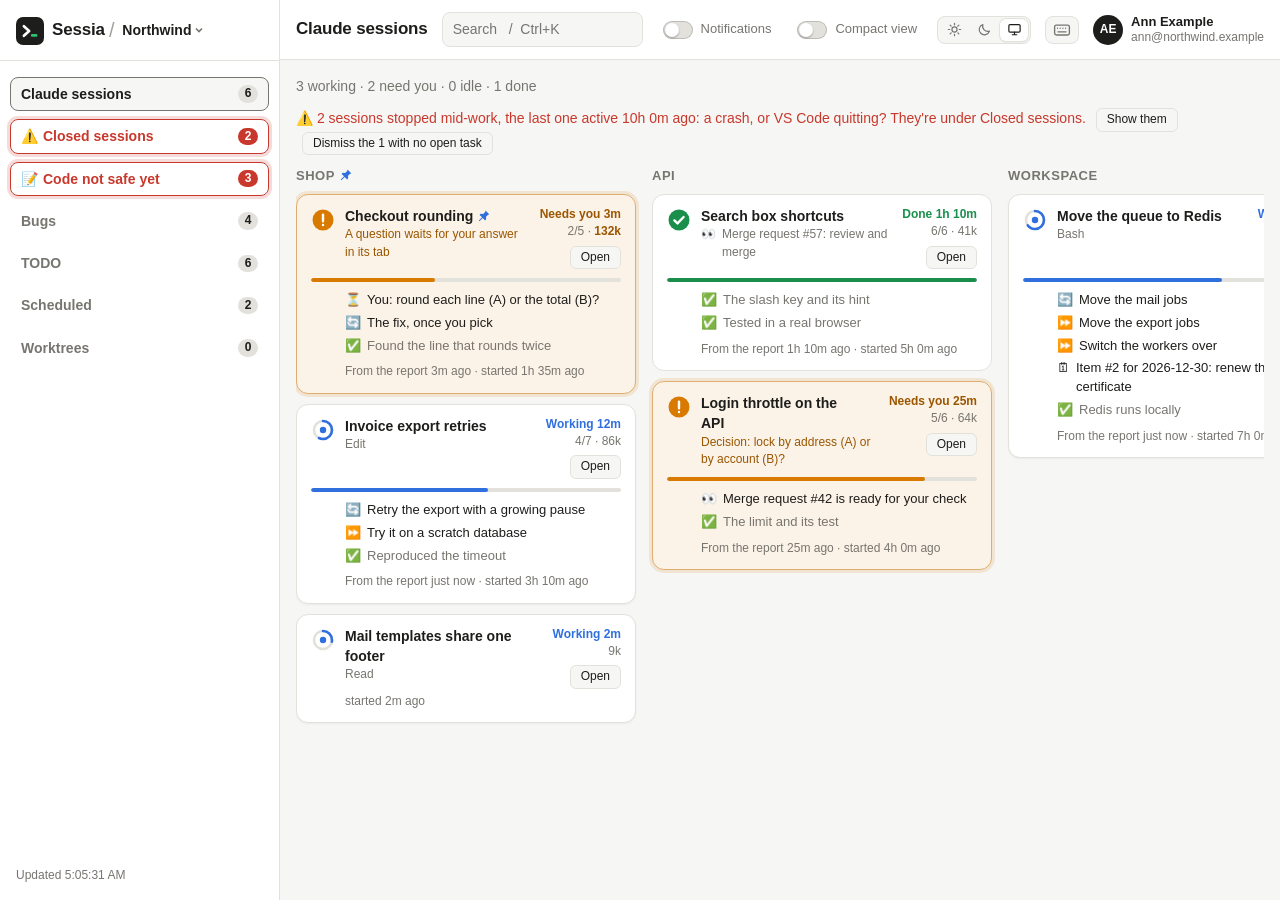
==== live/index.html @ 7ebc88ad "Site update (6d59e4e)" ====
<!doctype html>
<html lang="en">
<head>
<meta charset="utf-8">
<meta name="viewport" content="width=device-width, initial-scale=1">
<title>Sessia</title>
<link rel="icon" id="favicon">
<!-- The theme picked in the header (light, dark, or auto: as the device is set), put on <html> before the
     first paint, so a dark page never flashes white. -->
<script>
  try { var t = JSON.parse(localStorage.getItem('theme')); } catch {}
  document.documentElement.dataset.theme = t === 'light' || t === 'dark' ? t : 'auto';
</script>
<!-- The tabs moved out of this file, each a component in its folder of sessia/ (main.js says which). -->
<script src="answers.js"></script>
<script type="module" src="main.js"></script>
<!-- Served by dashboard.py, which explains where the data comes from. -->
<style>
  /* Each colour is light-dark(on the light theme, on the dark): color-scheme picks, and with it the browser's
     own menus and scrollbars. Auto follows the device; the header's theme menu sets data-theme on <html>
     to fix one (Emil Kirilov asked for the three on 2026-11-19). */
  :root {
    color-scheme: light dark;
    --bg: light-dark(#f6f6f4, #161615); --card: light-dark(#fff, #20201e); --text: light-dark(#1d1d1b, #ecebe7);
    --muted: light-dark(#77756f, #94928b); --line: light-dark(#e3e1dc, #33322f);
    --busy: light-dark(#2f6fde, #6a9cff); --waiting: light-dark(#d97a00, #ffa733); --idle: light-dark(#a3a19b, #6d6b66);
    --bad: light-dark(#c8382c, #ff6b5e);
    --done: light-dark(#1a8f4c, #3ecf8e); --waiting-text: light-dark(#9a5600, #ffb857);  /* a finished card; amber for text */
    --tip-bg: light-dark(rgba(246, 246, 246, .96), rgba(48, 48, 46, .96)); --tip-text: light-dark(#1d1d1b, #ecebe7);
    --tip-line: light-dark(rgba(0, 0, 0, .14), rgba(255, 255, 255, .16));
  }
  :root[data-theme="light"] { color-scheme: light; }
  :root[data-theme="dark"] { color-scheme: dark; }
  * { box-sizing: border-box; }
  /* The menu is a panel on the left, under the logo and the name, and stays in place while the page
     scrolls: the page needs its height more than its width (Emil Kirilov asked on 2026-11-17). On a
     narrow window it goes back on top, as a row. */
  body { margin: 0; display: grid; grid-template-columns: 280px minmax(0, 1fr); background: var(--bg); color: var(--text);
         font: 14px/1.45 -apple-system, BlinkMacSystemFont, "Segoe UI", sans-serif; }
  aside { position: sticky; top: 0; align-self: start; height: 100vh; overflow-y: auto; display: flex; flex-direction: column;
          gap: 16px; padding: 16px 10px; background: var(--card); border-right: 1px solid var(--line); }
  main { min-width: 0; padding: 16px 16px 40px; }
  /* The logo's row: the name, then the bucket menu ("Sessia / Atlas ⌄"), and a line under it, between it and the tabs. */
  .brand { display: flex; align-items: center; gap: 4px; min-width: 0; margin: 0 -10px; padding: 0 8px 15px 16px; border-bottom: 1px solid var(--line);
           font-size: 17px; font-weight: 700; letter-spacing: -.01em; }
  .brand .sl { color: var(--idle); font-weight: 400; font-size: 20px; }
  .brand svg { flex: none; width: 28px; height: 28px; margin-right: 4px; }
  nav { display: flex; flex-direction: column; gap: 8px; }
  /* The bucket menu, at the name: the button names the shown bucket (and "+1" for each more), its menu lists
     every bucket with what waits there. A click shows that one alone, ⌘-click (Ctrl-click) or Space adds it
     or takes it away. Emil Kirilov picked this look on 2026-11-20 from five. */
  #bucket-btn { display: flex; align-items: center; gap: 3px; min-width: 0; padding: 2px 4px; border: none; border-radius: 6px;
                background: none; color: var(--text); font: inherit; font-size: 14px; font-weight: 600; letter-spacing: 0; cursor: pointer; }
  #bucket-btn:hover, #bucket-btn[aria-expanded="true"] { background: var(--bg); }
  #bucket-btn:focus-visible { outline: 2px solid var(--busy); outline-offset: 1px; }
  #bucket-btn .name { overflow: hidden; text-overflow: ellipsis; white-space: nowrap; }
  #bucket-btn .more { flex: none; font-size: 11px; padding: 0 4px; border-radius: 8px; background: var(--line); }
  #bucket-btn svg { flex: none; width: 10px; height: 10px; color: var(--muted); }
  #bucket-menu { position: fixed; inset: auto; margin: 0; min-width: 240px; padding: 4px; color: var(--text); background: var(--card);
                 border: 1px solid var(--line); border-radius: 10px; box-shadow: 0 8px 24px rgba(0, 0, 0, .18); }
  #bucket-menu button { display: flex; align-items: center; gap: 8px; width: 100%; padding: 6px 8px; border: none; border-radius: 6px;
                        background: none; color: inherit; font: inherit; font-size: 14px; text-align: left; }
  #bucket-menu button:hover, #bucket-menu button:focus-visible { background: var(--bg); outline: none; }
  #bucket-menu .tick { width: 14px; flex: none; color: var(--busy); font-weight: 700; text-align: center; }
  #bucket-menu .dot { width: 8px; height: 8px; flex: none; border-radius: 50%; }
  #bucket-menu .grow { flex: 1; }
  #bucket-menu .wait { font-size: 12px; font-weight: 600; color: var(--waiting-text); }
  #bucket-menu hr { margin: 4px 0; border: none; border-top: 1px solid var(--line); }
  #bucket-menu .hint { margin: 0; padding: 2px 8px 4px; font-size: 12px; color: var(--muted); }
  #search { flex: 1 1 140px; max-width: 360px; margin: 0 auto; box-sizing: border-box; font: inherit; font-size: 14px; padding: 6px 10px; color: var(--text);
            background: var(--bg); border: 1px solid var(--line); border-radius: 8px; }
  nav button { display: flex; align-items: center; gap: 5px; width: 100%; text-align: left; font-size: 14px; font-weight: 600;
               padding: 6px 10px; border-radius: 8px; border-color: transparent; color: var(--muted); background: none; }
  nav button[hidden] { display: none; }
  nav button:hover, nav button[aria-selected="true"] { background: var(--bg); color: var(--text); border-color: transparent; }
  nav button[aria-selected="true"] { border-color: var(--muted); }
  nav button.danger { color: var(--bad); border-color: var(--bad);
                      box-shadow: 0 0 0 3px color-mix(in srgb, var(--bad) 18%, transparent); }
  /* The open tab, when it is red: a red tint, or only a faint grey would tell it from the other red tabs. */
  nav button.danger[aria-selected="true"] { background: color-mix(in srgb, var(--bad) 12%, var(--card)); }
  nav span:empty, nav .alert { display: none; }
  nav .danger .alert { display: inline; }
  .count { display: inline-block; min-width: 20px; margin-left: 4px; padding: 0 6px; border-radius: 10px;
           font-size: 12px; text-align: center; background: var(--line); color: var(--text); }
  nav .count { margin-left: auto; }
  .danger .count { background: var(--bad); color: #fff; }
  .intro, .empty, .summary { color: var(--muted); margin: 0 0 12px; }
  .foot { margin-top: auto; display: flex; flex-direction: column; align-items: flex-start; gap: 6px; padding: 0 6px; }
  .updated { font-size: 12px; color: var(--muted); }
  /* The header, across the top of the main part: the open tab's name, then the settings (Notifications,
     Compact view, the theme) and whose name git signs with in the first bucket menu's bucket. As tall as the logo's row in the
     panel, so the two names line up, and it scrolls away with the page, which needs its height. Emil Kirilov
     asked for it on 2026-11-19, as the place for the settings. */
  .topbar { display: flex; flex-wrap: wrap; align-items: center; gap: 6px 14px; min-height: 60px; margin: -16px -16px 16px;
         padding: 8px 16px; background: var(--card); border-bottom: 1px solid var(--line); }
  /* The search box sits in the middle of the room between the tab's name and the settings (margin: auto). */
  .topbar .settings { margin-left: auto; display: flex; flex-wrap: wrap; align-items: center; justify-content: flex-end; gap: 6px 14px; }
  .topbar h1 { margin: 0; font-size: 17px; font-weight: 700; letter-spacing: -.01em; white-space: nowrap; }
  /* The theme: three radio buttons that look like one control, so the arrow keys move between them. */
  .theme { display: flex; gap: 2px; min-width: 0; margin: 0; padding: 2px; border: 1px solid var(--line); border-radius: 8px; background: var(--bg); }
  .theme label { position: relative; display: grid; place-items: center; width: 28px; height: 22px; border-radius: 6px;
                 color: var(--muted); cursor: pointer; }
  .theme label:hover { color: var(--text); }
  .theme label:has(:checked) { background: var(--card); color: var(--text); box-shadow: 0 0 0 1px var(--line), 0 1px 2px rgba(0, 0, 0, .12); }
  .theme label:has(:focus-visible) { outline: 2px solid var(--busy); outline-offset: 1px; }
  .theme input { position: absolute; opacity: 0; pointer-events: none; }
  .theme svg { width: 15px; height: 15px; fill: none; stroke: currentColor; stroke-width: 1.6; stroke-linecap: round; stroke-linejoin: round; }
  /* The keyboard shortcuts icon: hovering it, or reaching it with Tab, opens the list as a tooltip (keysCard()). */
  .help { display: grid; place-items: center; width: 34px; height: 28px; padding: 0; border: 1px solid var(--line);
          border-radius: 8px; background: var(--bg); color: var(--muted); cursor: help; }
  .help:hover { color: var(--text); }
  .help:focus-visible { outline: 2px solid var(--busy); outline-offset: 2px; }
  .help svg { width: 18px; height: 18px; fill: none; stroke: currentColor; stroke-width: 1.5; stroke-linecap: round; stroke-linejoin: round; }
  /* Whose name and e-mail git signs with in the first bucket menu's bucket, with the account's picture: from GitHub or GitLab, else
     that site's icon, else the initials. */
  .who { display: flex; align-items: center; gap: 8px; line-height: 1.25; }  /* no divider line: it was left dangling at the start of a line when the header wraps */
  .who:empty { display: none; }
  .who .face { display: grid; place-items: center; flex: none; width: 30px; height: 30px; border-radius: 50%;
               background: var(--text); color: var(--card); font-size: 12px; font-weight: 700; }
  .who img.face { object-fit: cover; }
  .who .face svg { width: 18px; height: 18px; fill: currentColor; }
  .who b, .who small { display: block; white-space: nowrap; }
  .who b { font-size: 13px; font-weight: 600; }
  .who small { font-size: 12px; color: var(--muted); }
  /* Notifications and Compact view: a knob on the right and a blue track mean on. Emil Kirilov asked on
     2026-11-18: the old buttons didn't show whether they were on or off. */
  .switch { display: flex; align-items: center; gap: 8px; padding: 3px 6px;
            border: none; background: none; color: var(--muted); font-size: 13px; }
  .switch:hover { color: var(--text); }
  .switch .track { position: relative; flex: none; width: 30px; height: 18px; border-radius: 9px; background: var(--line);
                   box-shadow: inset 0 0 0 1px color-mix(in srgb, var(--muted) 35%, transparent); transition: background .15s; }
  .switch .track::after { content: ''; position: absolute; top: 2px; left: 2px; width: 14px; height: 14px; border-radius: 50%;
                          background: #fff; box-shadow: 0 1px 2px rgba(0, 0, 0, .3); transition: transform .15s; }
  .switch[aria-checked="true"] { color: var(--text); }
  .switch[aria-checked="true"] .track { background: var(--busy); box-shadow: none; }
  .switch[aria-checked="true"] .track::after { transform: translateX(12px); }
  .switch:focus-visible { outline: 2px solid var(--busy); outline-offset: 2px; }
  .switch:disabled { cursor: not-allowed; }
  @media (max-width: 760px) {
    body { display: block; }
    aside { position: static; height: auto; flex-direction: row; flex-wrap: wrap; align-items: center; gap: 8px 16px;
            border-right: none; border-bottom: 1px solid var(--line); }
    nav { flex-direction: row; flex-wrap: wrap; }
    nav button { width: auto; }
    .brand { margin: 0; padding: 0 6px; border-bottom: none; }
    .foot { margin: 0 0 0 auto; flex-direction: row; align-items: center; }
  }
  .offline { background: var(--waiting); color: #fff; padding: 10px 14px; border-radius: 8px; margin-bottom: 16px; }
  .offline code { background: rgba(0,0,0,.2); }
  .crash { color: var(--bad); margin: 0 0 12px; }
  .crash button { margin-left: 6px; }
  #git-settings p { margin: 0 0 8px; }
  #git-settings code.accept { display: block; margin-top: 4px; user-select: all; overflow-wrap: anywhere; }
  /* One row, one column per project, scrolling sideways when they don't fit (the TODO tab has
     many projects). overscroll-behavior stops a swipe past the edge from going back a page.
     Emil Kirilov asked for it on 2026-11-16, instead of the masonry of 2026-11-15. */
  .grid { display: grid; grid-auto-flow: column; grid-auto-columns: minmax(340px, 480px); gap: 16px; align-items: start;
          overflow-x: auto; overscroll-behavior-x: contain; padding-bottom: 8px; }
  h2 { font-size: 13px; text-transform: uppercase; letter-spacing: .04em; color: var(--muted); margin: 0 0 8px; }
  .session { background: var(--card); border: 1px solid var(--line); border-left: 4px solid var(--idle);
             border-radius: 8px; padding: 10px 12px; margin-bottom: 8px; }
  .body { white-space: pre-line; }
  .top { display: flex; align-items: center; gap: 8px; }
  .title { font: inherit; font-weight: 600; flex: 1; min-width: 0; overflow-wrap: anywhere; text-align: left; }
  .state { font-size: 12px; white-space: nowrap; color: var(--muted); }
  .ctx { font-size: 12px; white-space: nowrap; color: var(--muted); }
  .ctx.warn { color: var(--waiting-text); font-weight: 600; }
  .ctx.bad { color: var(--bad); font-weight: 600; }
  @keyframes pulse { 50% { opacity: .25; } }
  @keyframes spin { to { transform: rotate(360deg); } }

  /* A Claude session's card (sessionCard()). Emil Kirilov put it together on 2026-11-19 from three of the four
     designs drawn for it. The layout is "Stream": a ring for the state, the title, under it the one line worth
     reading, the state and the numbers on the right. The progress bar is "Rail"'s. The colours, borders and
     spacing are "Focus": a session that needs you is amber, one at work is a plain card, an idle or a finished
     one has no background on the dark theme and is white on the light one. --st is the state's colour. */
  .scard { --st: var(--idle); position: relative; overflow: hidden; display: grid; grid-template-columns: 24px minmax(0, 1fr) auto;
           gap: 0 10px; align-items: start; border-left: 1px solid var(--line); border-radius: 12px; padding: 11px 14px 12px;
           margin-bottom: 10px; box-shadow: 0 1px 2px light-dark(rgba(0, 0, 0, .05), rgba(0, 0, 0, .35)); }
  .scard.busy { --st: var(--busy); } .scard.needs { --st: var(--waiting); } .scard.done { --st: var(--done); } .scard.closed { --st: var(--bad); }
  .scard.needs { background: color-mix(in srgb, var(--waiting) 9%, var(--card)); border-color: color-mix(in srgb, var(--waiting) 50%, var(--line));
                 box-shadow: 0 0 0 3px color-mix(in srgb, var(--waiting) 14%, transparent); }
  .scard:is(.done, .idle) { background: light-dark(var(--card), transparent); box-shadow: none; }  /* white on light: the page's grey under the text was hard to read (2026-11-19) */
  .scard.closed { border-color: color-mix(in srgb, var(--bad) 45%, var(--line)); box-shadow: 0 2px 10px color-mix(in srgb, var(--bad) 16%, transparent); }
  .ring { align-self: start; margin-top: 2px; }
  .ring svg { display: block; width: 24px; height: 24px; }
  .ring .spin { transform-origin: 12px 12px; animation: spin 1.1s linear infinite; }
  .ring .beat { animation: pulse 1.2s ease-in-out infinite; }
  .ring .blink { animation: blink 1.1s step-end infinite; }  /* an idle session's text cursor: your turn to type */
  @keyframes blink { 50% { opacity: 0; } }
  /* !important: .ring .spin and the others are more specific than .ring *, so without it nothing stopped (2026-11-21). */
  @media (prefers-reduced-motion: reduce) { .ring * { animation: none !important; } }
  .scard .top { gap: 0; }
  .scard .title { flex: 0 1 auto; }
  .sub { font-size: 12px; color: var(--muted); overflow-wrap: anywhere; }
  .needs .sub { color: var(--waiting-text); font-weight: 500; }
  .closed .sub { color: var(--bad); font-weight: 600; }
  .side { display: grid; justify-items: end; font-size: 12px; line-height: 1.4; color: var(--muted); font-variant-numeric: tabular-nums; white-space: nowrap; }
  .scard .state { font-weight: 600; color: var(--st); }
  .scard.needs .state { color: var(--waiting-text); }
  .scard.idle .state { color: var(--muted); }
  /* The right side is one column (state and time, steps and size, then Open and Dismiss), so the title keeps the width
     the buttons took from its row. The compact view keeps it in a row: it has two rows to spend, not three. */
  .right { display: flex; flex-direction: column; align-items: flex-end; gap: 6px; }
  .acts { display: flex; flex-direction: column; align-items: flex-end; gap: 6px; }
  .task { display: flex; gap: 6px; min-width: 0; }  /* the same hanging icon as a list item below the card */
  .emoji { flex: none; }
  /* How far a session says it is: the browser's own element, so a program that reads the page aloud gets the
     two numbers; each engine names the bar's parts its own way. */
  .scard progress { grid-column: 1 / -1; display: block; width: 100%; height: 4px; margin-top: 9px; border: none; border-radius: 2px;
                    overflow: hidden; appearance: none; background: var(--line); color: var(--st); }
  progress::-webkit-progress-bar { background: var(--line); }
  progress::-webkit-progress-value { background: currentColor; border-radius: 2px; }
  progress::-moz-progress-bar { background: currentColor; border-radius: 2px; }
  /* While the session works, a white shine sweeps along the filled part, slow at first and fast at the end,
     and the tip sparks as it arrives: "Shine and spark", which Emil Kirilov picked on 2026-11-20 from five.
     Two layers over the bar's colour: the spark, a white fade pinned to the right end whose width grows and
     shrinks, and the shine, a band moved from off the left end to off the right, then resting off screen.
     A redraw replaces the bar, so --shine (sessionCard()) starts it where the clock says: it carries on, not over. */
  .scard.busy progress::-webkit-progress-value {
    background: linear-gradient(90deg, transparent, #fff) right / 0 100% no-repeat,
                linear-gradient(90deg, transparent, rgba(255, 255, 255, .7), transparent) -60% 0 / 35% 100% no-repeat, currentColor;
    animation: spark 2.2s var(--shine, 0s) infinite; }
  .scard.busy progress::-moz-progress-bar {
    background: linear-gradient(90deg, transparent, #fff) right / 0 100% no-repeat,
                linear-gradient(90deg, transparent, rgba(255, 255, 255, .7), transparent) -60% 0 / 35% 100% no-repeat, currentColor;
    animation: spark 2.2s var(--shine, 0s) infinite; }
  @keyframes spark {
    0% { background-position: right, -60% 0; background-size: 0 100%, 35% 100%; animation-timing-function: cubic-bezier(.55, 0, .9, .5); }
    55% { background-position: right, 150% 0; background-size: 0 100%, 35% 100%; }
    60% { background-size: 22px 100%, 35% 100%; }
    85%, 100% { background-position: right, 150% 0; background-size: 0 100%, 35% 100%; } }
  @media (prefers-reduced-motion: reduce) {  /* one rule per engine: each drops a rule that names the other's part */
    .scard.busy progress::-webkit-progress-value { animation: none; }
    .scard.busy progress::-moz-progress-bar { animation: none; } }
  .scard > ul { grid-column: 2 / -1; margin: 7px 0 2px; font-size: 13px; }
  .scard li.fin { color: var(--muted); }
  .scard > .note { grid-column: 2 / -1; margin-top: 4px; }
  /* A session whose notification needs you: its border and its project's name turn gold, pulse three
     times, and fade back to their own colour (no 100% frame: the animation ends on the normal value).
     As long as GLOW_MS; a redraw resumes it with a negative animation-delay, see glowing(). */
  :root { --gold-text: light-dark(#b8860b, gold); }  /* plain gold is unreadable as text on the light theme */
  .scard.glow { animation: glow-card 8s ease-in-out both; }
  h2.glow { animation: glow-text 8s ease-in-out both; }
  @keyframes glow-card { 0%, 15%, 30%, 45%, 60% { border-color: gold; box-shadow: 0 0 0 3px color-mix(in srgb, gold 45%, transparent); }
    7.5%, 22.5%, 37.5% { border-color: color-mix(in srgb, gold 30%, var(--card)); box-shadow: 0 0 0 3px color-mix(in srgb, gold 12%, transparent); } }
  @keyframes glow-text { 0%, 15%, 30%, 45%, 60% { color: var(--gold-text); }
    7.5%, 22.5%, 37.5% { color: color-mix(in srgb, var(--gold-text) 30%, var(--muted)); } }
  button, #months-shown { font: inherit; font-size: 12px; padding: 2px 10px; border-radius: 6px; cursor: pointer;
           border: 1px solid var(--line); background: var(--bg); color: var(--text); }
  button:hover { border-color: var(--muted); }
  button[aria-pressed="true"] { border-color: var(--busy); color: var(--busy); }
  /* A pin, after a session's title or a project's name: shown while the pointer is on the card or the name,
     and always once pinned. */
  button.pin { flex: none; display: inline-grid; vertical-align: -2px; margin-left: 4px; border: none; background: none; padding: 0; }
  .pin svg { width: 14px; height: 14px; fill: currentColor; }
  button.info { flex: none; display: inline-grid; vertical-align: -2px; margin-left: 4px; border: none; background: none; padding: 0; color: var(--bad); cursor: help; }
  button.info:focus-visible { outline: 2px solid var(--busy); outline-offset: 2px; border-radius: 50%; }
  .info svg { width: 14px; height: 14px; fill: none; stroke: currentColor; stroke-width: 1.6; stroke-linecap: round; }
  .pin[aria-pressed="false"] { opacity: 0; color: var(--muted); }
  :is(.scard, h2):is(:hover, :focus-within) .pin[aria-pressed="false"] { opacity: .55; }
  :is(.scard, h2) .pin[aria-pressed="false"]:hover { opacity: .9; }
  h2 .open-all { margin: -4px 0 -4px 8px; }  /* the negative margins keep the row as tall as the other columns' */
  /* .grid scrolls sideways, which clips upward too: without room above the title row, Open all lost its top border.
     Every project's row gets it, so the columns stay level. */
  #closed h2 { margin-top: 4px; }
  button.title { border: none; background: none; padding: 0; color: inherit; }
  ul { list-style: none; margin: 8px 0 0; padding: 0; }
  li { display: flex; gap: 6px; padding: 2px 0; }
  li .emoji { flex: none; }
  /* An item is a grid: circle | title | ▶️ in the second row, and the assignee's line above the title in the
     first (a row with nothing in it has no height). */
  li.entry { padding: 4px 0; display: grid; grid-template-columns: auto minmax(0, 1fr) auto; gap: 0 6px; align-items: baseline; }
  li.entry > .prio { grid-area: 2 / 1; }
  li.entry > :is(details, span) { grid-area: 2 / 2; }
  li.entry > .start { grid-area: 2 / 3; }
  li.entry + li.entry { border-top: 1px solid var(--line); }
  li.entry details { margin: 0; }
  li.entry > :is(details, span) { min-width: 0; }
  li.entry summary { color: inherit; font-size: inherit; }
  li.entry .prio, .start { flex: none; appearance: none; border: none; background: none; padding: 0;
                                font: inherit; color: inherit; cursor: pointer; }
  code { font-size: 12px; background: var(--bg); padding: 0 3px; border-radius: 3px; overflow-wrap: anywhere; }
  .note { color: var(--muted); font-size: 12px; margin-top: 6px; }
  .tag { font-size: 11px; padding: 0 6px; border-radius: 9px; border: 1px solid var(--line); color: var(--muted); white-space: nowrap; }
  .tag.bad { border-color: var(--bad); color: var(--bad); }
  .tag.warn { border-color: var(--waiting); color: var(--waiting); }
  /* The assignee of an item's GitHub issue, on a line of its own above the title. It is a link, so it has
     the page's link blue (--busy: 4.7:1 on the card in light mode, 6.1:1 in dark), underlined on hover. */
  li.entry > .owner { grid-area: 1 / 2; font-size: 12px; line-height: 1.3; color: var(--busy); text-decoration: none; }
  li.entry > .owner:hover { text-decoration: underline; }
  /* The item a ?issue= link opened. To catch the eye, its background flashes when the page shows it and
     fades out by itself (no pointer needed), so the muted text on it is back to its usual contrast after
     3 s. A bar at its left edge stays as the lasting marker. A redraw replaces the item, so the new copy
     carries on where the flash was (an inline negative animation-delay, see notesCard()). */
  li.entry.focus { margin-left: -6px; padding-left: 6px; box-shadow: inset 3px 0 0 var(--waiting); }
  li.entry.flash { animation: flash 3s ease-out both; }
  @keyframes flash { 0%, 20% { background: color-mix(in srgb, var(--waiting) 30%, transparent); } 100% { background: transparent; } }
  /* The tooltip the script shows for title attributes (at the end of the script). It looks like the
     system's own: light on the light theme and dark on the dark, with a thin edge and a soft shadow
     (Emil Kirilov asked on 2026-11-18; until then it was the page's text colour, black on light). */
  #tip { position: fixed; z-index: 1; max-width: 36em; padding: 5px 9px; border-radius: 6px; font-size: 12px;
         line-height: 1.4; background: var(--tip-bg); color: var(--tip-text); border: 1px solid var(--tip-line);
         box-shadow: 0 4px 14px rgba(0, 0, 0, .18); -webkit-backdrop-filter: blur(12px); backdrop-filter: blur(12px);
         pointer-events: none; }
  #tip:empty { display: none; }
  #tip.lines { white-space: pre-line; }  /* a title with data-lines: one step per line */
  details { margin-top: 6px; }
  summary { cursor: pointer; color: var(--muted); font-size: 12px; }

  /* Compact view: two rows per session, its title and the one line worth reading (click the title for
     the tasks), with its progress bar along the card's bottom edge; one line per branch (its details are
     in a tooltip), bug or TODO (click it for the rest, or point at one with no text for its whole
     title). The tabs' explanations stay. The Code and
     Scheduled cards have no title to click, so they keep their branches and folds. */
  .compact .grid { gap: 10px; }
  .compact .session { padding: 4px 8px; margin-bottom: 4px; }
  .compact .scard { padding: 7px 11px 8px; margin-bottom: 6px; }
  .compact .scard.open { padding-bottom: 12px; }
  .compact .ring { align-self: center; margin: 0; }
  .compact .scard { align-items: center; }
  .compact .right { flex-direction: row; align-items: center; gap: 10px; }
  .compact .acts { flex-direction: row; }
  .compact .scard:not(.open) .sub { white-space: nowrap; overflow: hidden; text-overflow: ellipsis; }
  .compact .scard:not(.open) .task > :last-child { min-width: 0; overflow: hidden; text-overflow: ellipsis; }  /* a flex line's ellipsis belongs to its text */
  .compact .scard:not(.open) > :is(ul, .note) { display: none; }
  .compact .scard progress { position: absolute; grid-column: auto; inset: auto 0 0 0; height: 3px; margin: 0; border-radius: 0; }  /* no grid-column, or the bar stops at the padding */
  .compact .title { white-space: nowrap; overflow: hidden; text-overflow: ellipsis; font-weight: 500; }
  .compact .scard .title { font-weight: 600; }
  .compact .session ul { margin-top: 4px; }
  .compact li.entry { padding-block: 1px; }
  .compact li.entry > span, .compact li.entry details:not([open]) summary {
    white-space: nowrap; overflow: hidden; text-overflow: ellipsis; }
  /* The assignee's line would cost a row for every item: it shows only for an item that is open or lit,
     and a closed one has it in the tooltip of its title. */
  .compact li.entry > .owner { display: none; }
  .compact li.entry:is(.focus, :has(details[open])) > .owner { display: block; }

  /* Worktrees tab */
  .columns > section > h2 { display: flex; flex-wrap: wrap; align-items: center; gap: 4px 8px; }
  h2 .count { margin-left: 0; }
  h2 .size { text-transform: none; letter-spacing: 0; }
  h2 button { text-transform: none; letter-spacing: 0; }
  .wt .why { color: var(--waiting); }
  .wt a { overflow-wrap: anywhere; }
  button:disabled { opacity: .5; cursor: default; }

  /* Productivity tab */
  a { color: var(--busy); }
  /* The tiles, then the heat map in the room right of them; it moves under them on a narrow screen.
     Every card in a row is as tall as the tallest one. */
  .tiles { display: flex; flex-wrap: wrap; gap: 12px; margin-bottom: 16px; }
  .tile, .heat { background: var(--card); border: 1px solid var(--line); border-radius: 8px; padding: 10px 12px; }
  .tile { flex: 1 0 170px; max-width: 230px; }
  .heat { flex: none; width: min-content; max-width: 100%; overflow-x: auto; }
  .heat-grid { display: grid; grid-template-rows: 14px; grid-auto-rows: 11px; grid-auto-columns: 11px; gap: 3px;
               font-size: 10px; line-height: 11px; color: var(--muted); }
  .heat-grid > span { white-space: nowrap; }
  .heat-grid > [data-day] { border-radius: 2px; }
  .heat .note { text-align: center; }
  .heat .key { display: inline-block; width: 10px; height: 10px; border-radius: 2px; vertical-align: -1px; margin: 0 1px; }
  .h0 { background: var(--line); }
  .h1 { background: color-mix(in srgb, var(--busy) 30%, var(--card)); }
  .h2 { background: color-mix(in srgb, var(--busy) 55%, var(--card)); }
  .h3 { background: color-mix(in srgb, var(--busy) 80%, var(--card)); }
  .h4 { background: var(--busy); }
  .heat-grid > [data-day]:is(:hover, :focus-visible) { outline: 1px solid var(--text); outline-offset: 0; }
  /* The keyboard shortcuts in the tooltip: each one's keys drawn as keys, its description next to them. */
  #tip.shortcuts { max-width: none; padding: 10px 14px 12px; font-size: 13px; }
  #tip.shortcuts h3 { margin: 0 0 8px; font-size: 13px; font-weight: 600; }
  #tip.shortcuts dl { display: grid; grid-template-columns: auto auto; gap: 8px 18px; align-items: center; margin: 0; }
  #tip.shortcuts dt { white-space: nowrap; }
  #tip.shortcuts dd { margin: 0; }
  #tip.shortcuts .or { margin: 0 4px; opacity: .7; }
  kbd { display: inline-block; min-width: 1.7em; padding: 1px 6px; border: 1px solid var(--tip-line); border-bottom-width: 2px;
        border-radius: 5px; background: light-dark(#fff, rgba(255, 255, 255, .08)); font: inherit; font-size: 12px; font-weight: 600;
        line-height: 1.5; text-align: center; }
  /* A day's details in the tooltip. */
  #tip.rich { width: 27em; padding: 8px 10px; }
  #tip.rich h3 { margin: 7px 0 2px; font-size: 12px; font-weight: 600; }
  #tip.rich .dim { opacity: .7; }
  #tip.rich ul { list-style: disc; margin: 0; padding-left: 1.4em; }
  #tip.rich li { display: list-item; padding: 0; }
  /* The day's hours as one bar, like the "day by day" bars, with each part's hours inside it. */
  #tip.rich .hours { display: grid; grid-template-columns: 1fr auto; gap: 6px; align-items: center; }
  #tip.rich .bar { height: 16px; font-size: 11px; line-height: 16px; font-weight: 600; color: #111; }
  #tip.rich .bar span { flex: 1 1 0; padding: 0 3px; text-align: center; white-space: nowrap; }
  #tip.rich .bar .other { color: light-dark(#111, #fff); }  /* #111 is too faint on the dark grey */
  /* Time with 1, 2, 3… Claude sessions running, in a day's card and under the "day by day" bars. */
  .lv { display: grid; grid-template-columns: 6.5em 1fr 6em; gap: 6px; align-items: center; }
  .lv i { display: block; height: 7px; border-radius: 2px; background: currentColor; opacity: .75; }
  .lv span:last-child { text-align: right; }
  .at-once { font-size: 12px; font-variant-numeric: tabular-nums; }
  .at-once h3 { margin: 10px 0 2px; font-size: 12px; font-weight: 600; }
  .tile b { display: block; font-size: 24px; font-weight: 600; font-variant-numeric: tabular-nums; }
  .table { overflow-x: auto; margin-bottom: 16px; }
  table { border-collapse: collapse; width: 100%; background: var(--card); border: 1px solid var(--line); font-variant-numeric: tabular-nums; }
  th, td { padding: 4px 8px; text-align: right; border-bottom: 1px solid var(--line); white-space: nowrap; }
  th { font-size: 12px; font-weight: 600; color: var(--muted); }
  th:first-child, td:first-child { text-align: left; }
  .day { display: grid; grid-template-columns: 56px 1fr 36px; gap: 8px; align-items: center; font-size: 12px; font-variant-numeric: tabular-nums; }
  .day.none { color: var(--muted); }
  .day span:last-child { text-align: right; }
  .bar { display: flex; height: 10px; border-radius: 3px; overflow: hidden; }
  .talk { background: var(--waiting); } .sessions { background: var(--busy); } .other { background: var(--idle); }
  .detail td { white-space: normal; background: var(--bg); }
  .breakdown { max-width: 760px; padding: 4px 0 8px; }
  .breakdown h2 { margin-top: 12px; }
  .breakdown .tag { align-self: flex-start; }
  .legend i { display: inline-block; width: 10px; height: 10px; border-radius: 2px; margin: 0 4px 0 10px; vertical-align: -1px; }
</style>
</head>
<body>
<aside>
  <!-- The logo, a terminal prompt with its cursor (where every session starts), and the dashboard's
       name. The square takes the text's colour and the prompt the panel's, so it is black on the
       light theme and white on the dark. -->
  <div class="brand">
    <svg viewBox="0 0 32 32" aria-hidden="true">
      <rect width="32" height="32" rx="8" fill="var(--text)"/>
      <path d="M9 10.5l6 5.5-6 5.5" fill="none" stroke="var(--card)" stroke-width="3" stroke-linecap="round" stroke-linejoin="round"/>
      <rect x="17" y="19.5" width="7.5" height="3" rx="1.5" fill="#2fbf71"/>
    </svg>
    Sessia
    <span class="sl" aria-hidden="true">/</span>
    <!-- The buckets (data.buckets): each client folder and each single project in Sessia's folder, Sessia's own, and Other.
         The menu is a popover, so it sits above the panel, and Esc or a click outside closes it. What each bucket has
         waiting shows in its entry; render() fills the list only when its text changes, so the keyboard's place survives. -->
    <button id="bucket-btn" popovertarget="bucket-menu" aria-haspopup="menu" aria-expanded="false"></button>
  </div>
  <div id="bucket-menu" popover role="menu">
    <div id="bucket-list"></div>
    <hr><p class="hint">Click: show only this one<br><span id="bucket-key">⌘</span>-click or Space: add it or take it away</p>
  </div>
  <nav role="tablist" aria-orientation="vertical">
    <button role="tab" data-tab="running">Claude sessions<span class="count" id="count-running"></span></button>
    <button role="tab" data-tab="closed"><span class="alert" title="Some sessions closed with open tasks, with handed-over work no session has picked up yet, or in the middle of their work. Check that no work got lost, then reopen or dismiss them.">⚠️ </span>Closed sessions<span class="count" id="count-closed"></span></button>
    <button role="tab" data-tab="code"><span id="code-alerts"></span>Code not safe yet<span class="count" id="count-code"></span></button>
    <button role="tab" data-tab="bugs">Bugs<span class="count" id="count-bugs"></span></button>
    <button role="tab" data-tab="todo">TODO<span class="count" id="count-todo"></span></button>
    <button role="tab" data-tab="scheduled"><span class="alert" title="An item is overdue: its date has passed. Do it, then delete it from its SCHEDULED.md, or move a repeating item to its next date.">⚠️ </span>Scheduled<span class="count" id="count-scheduled"></span></button>
    <button role="tab" data-tab="worktrees"><span class="alert" title="Branches that are merged or closed still have a folder here. Delete them: each one that passes the checks has a Delete button.">⚠️ <span id="worktree-alerts"></span> </span>Worktrees<span class="count" id="count-worktrees"></span></button>
    <button role="tab" data-tab="productivity">Productivity<span class="count" id="count-productivity"></span></button>
  </nav>
  <div class="foot">
    <span class="updated" id="updated"></span>
  </div>
</aside>
<main>
<!-- The header: the open tab's name (render() writes it), the settings, each remembered per browser, and
     whose name git signs with in the first bucket menu's bucket (data.identity). Outside what render() redraws. -->
<header class="topbar">
  <h1 id="heading"></h1>
  <!-- Search, in the middle. Outside what render() redraws, so the text and the cursor survive every redraw. -->
  <input id="search" type="search" placeholder="Search" aria-label="Search the open tab" autocomplete="off">  <!-- the script adds the keys: ⌘K on a Mac, Ctrl+K elsewhere -->
  <div class="settings">
  <button id="notify" class="switch" role="switch" aria-checked="false"><span class="track" aria-hidden="true"></span>Notifications</button>
  <button id="compact" class="switch" role="switch" aria-checked="false"><span class="track" aria-hidden="true"></span>Compact view</button>
  <fieldset class="theme" aria-label="Theme">
    <label title="Light theme"><input type="radio" name="theme" value="light" aria-label="Light theme"><svg viewBox="0 0 20 20" aria-hidden="true"><circle cx="10" cy="10" r="3.4"/><path d="M10 1.8v1.9M10 16.3v1.9M1.8 10h1.9M16.3 10h1.9M4.2 4.2l1.35 1.35M14.45 14.45l1.35 1.35M4.2 15.8l1.35-1.35M14.45 5.55l1.35-1.35"/></svg></label>
    <label title="Dark theme"><input type="radio" name="theme" value="dark" aria-label="Dark theme"><svg viewBox="0 0 20 20" aria-hidden="true"><path d="M16.6 12.2A7 7 0 0 1 7.8 3.4a7 7 0 1 0 8.8 8.8z"/></svg></label>
    <label title="Auto: light or dark, as this device is set"><input type="radio" name="theme" value="auto" aria-label="Auto: light or dark, as this device is set"><svg viewBox="0 0 20 20" aria-hidden="true"><rect x="2.5" y="3.5" width="15" height="10" rx="1.6"/><path d="M7 17h6M10 13.5V17"/></svg></label>
  </fieldset>
  <!-- No title: its tooltip is the list of shortcuts (data-shortcuts, keysCard()), shown on hover and on focus. -->
  <button type="button" class="help" data-shortcuts aria-label="Keyboard shortcuts"><svg viewBox="0 0 20 20" aria-hidden="true"><rect x="1.8" y="4.5" width="16.4" height="11" rx="2"/><path d="M5 8h.01M8 8h.01M11 8h.01M14 8h.01M5.5 12h9"/></svg></button>
  <div class="who" id="who"></div>
  </div>
</header>
<div class="offline" id="offline" hidden>
  The dashboard server isn't running. It starts at login once <code>./setup.sh</code> has run; to start it by
  hand, run <code>python3 dashboard.py</code> on your Mac, in <code>~/Projects/sessia</code>.
  Errors are in <code>~/Library/Logs/sessia-dashboard.log</code>.
</div>

<p class="crash" id="issue-missing" hidden></p>
<!-- A repo whose own git settings name a program that git runs (dashboard.py, held()): shown on every tab, since the dashboard runs no git there. -->
<div class="crash" id="git-settings" hidden></div>

<section role="tabpanel" id="panel-running">
  <p class="summary" id="summary"></p>
  <p class="crash" id="crash" hidden></p>
  <div class="grid" id="running"></div>
</section>
<section role="tabpanel" id="panel-closed" hidden>
  <p class="intro">Their last report still had open tasks, or handed work over (🚚) that no session has picked up yet, or they stopped in the middle of their work: the last thing in them isn’t a 🟢 report, and you didn’t type “close” (a crash, a force quit, VS Code quitting, a 🔴 report, or a message after the report). A session that ended on a 🟢 report needs no “close”. A 🚚 task counts as picked up once a later session starts with its prompt or its <code>TODO.md</code> item, and then links to it. Open resumes the session in VS Code; Dismiss hides it until the session works again.</p>
  <div class="grid" id="closed"></div>
</section>
<section role="tabpanel" id="panel-code" hidden>
  <p class="intro">Uncommitted changes, commits that are only on this Mac, branches not merged into the main branch, and main folders behind GitHub (the dashboard asks GitHub every 5 minutes), in every repo of the <span data-buckets-word></span> shown. This tab turns red when a main folder is behind (⬇️) or has uncommitted changes (📝), which should be rare. Checked every 30 seconds.</p>
  <div class="grid" id="code"></div>
</section>
<section role="tabpanel" id="panel-bugs" hidden>
  <p class="intro">Each repo's <code>BUGS.md</code> on its main branch (as of this Mac's last fetch or push), high priority first: 🔴 high, 🟠 normal, 🟡 low. Click one for its details. The small line above a title is who its GitHub issue is assigned to; click it to open the issue.</p>
  <div class="grid" id="bugs"></div>
</section>
<section role="tabpanel" id="panel-todo" hidden>
  <p class="intro">Ideas and leftover work from each repo's <code>TODO.md</code> on its main branch (as of this Mac's last fetch or push), high priority first: 🔴 high, 🟠 normal, 🟡 low. Click one for its details. The small line above a title is who its GitHub issue is assigned to; click it to open the issue.</p>
  <div class="grid" id="todo"></div>
</section>
<section role="tabpanel" id="panel-scheduled" hidden>
  <p class="intro">Work and checks due at a set time, from each repo's <code>SCHEDULED.md</code> on its main branch (as of this Mac's last fetch or push), soonest first.</p>
  <div class="grid" id="scheduled"></div>
</section>
<section role="tabpanel" id="panel-worktrees" hidden>
  <p class="intro">Every branch's own folder under <code>.worktrees/</code>, in the columns its merge request puts it in (a branch git can't place, a detached folder or one outside <code>.worktrees/</code> is under Other). Each folder keeps its own <code>vendor</code> and <code>node_modules</code>, so they add up to gigabytes. A merged or closed one has a Delete button, which stays disabled while something stands in the way: uncommitted changes, commits only on this Mac, a Claude session running there, or one that ran there and stopped in the middle of its work (it didn't end on a 🟢 report) or still has open tasks. Delete removes the folder and the local branch; GitHub keeps its copy. This tab turns red only when a merged or closed branch has a folder left and no session is running in it: ongoing branches never do. Sizes are counted in the background.</p>
  <p class="crash" id="mr-errors" hidden></p>
  <div id="worktrees"></div>
</section>
<section role="tabpanel" id="panel-productivity" hidden>
  <p class="intro">Hours on the client projects this month, next to the months before it, whose average is the benchmark. Nothing records working time, so they're estimated from your Claude prompts, the commits you made without Claude, the merge requests you merged, your work on the servers, your Slack conversations and huddles with a colleague and your client meetings (see "How it's counted"). Counted again every 2 hours, day and night.</p>
  <p class="summary"><select id="months-shown" aria-label="How many months to show">
    <option value="3">Last 3 months</option><option value="4">Last 4 months</option><option value="6">Last 6 months</option>
    <option value="9">Last 9 months</option><option value="12">Last 12 months</option></select>
    <button data-count-hours>Refresh</button> <span id="counted"></span></p>
  <div id="productivity"></div>
</section>
</main>
<script>
const STATES = { busy: 'Working', waiting: 'Needs you', idle: 'Idle' };
const $ = id => document.getElementById(id);
// The word the page uses for what its menu picks (a client folder, a single project, Sessia's own folder, or Other):
// the one place it is written for the user, so a different word is a change of this line.
const BUCKETS = 'buckets';
// Each bucket's dot in the bucket menu, by its place in data.buckets; Other is grey.
const BUCKET_COLORS = ['#2f6fde', '#1a8f4c', '#9b51e0', '#d9480f', '#0c8599', '#c2255c', '#5c940d', '#e67700'];
for (const el of document.querySelectorAll('[data-buckets-word]')) el.textContent = BUCKETS;
$('bucket-menu').setAttribute('aria-label', `The ${BUCKETS} the tabs show: the clients and projects whose sessions and repos you see`);

// What the Code tab's ⬇️ and 📝 mean, in the menu. sessia/unsaved_code/code.js has its own copy for the tab's rows, until the left panel moves.
const BEHIND = 'A main folder is behind GitHub: something was merged on GitHub that this computer doesn’t have yet. '
  + 'Update the folder: in it, run git merge --ff-only origin/<its main branch>.';
const UNCOMMITTED = 'A main folder has uncommitted changes. First check whose they are: a session or a person may be '
  + 'working there. Work belongs on a branch: commit it to one, or clear it, so the main folder stays clean.';
// What each status emoji in a report means (CLAUDE.md, "The report at the end of every turn").
const STATUS = {
  '⏳': 'Waiting: it needs an answer or a decision from whoever the line names',
  '👀': 'Ready for your check: review, merge, deploy or try it',
  '🔄': 'In progress: started, or running in the background',
  '⏩': 'Up next: agreed, not started',
  '🗓': 'Later: due at a set time, listed on the Scheduled tab',
  '✅': 'Done',
  '🚫': 'Dropped on purpose',
  '🚚': 'Handed over: moved to a new session, see the TODO item it names',
};
const esc = s => String(s ?? '').replace(/[&<>"]/g, c => ({ '&': '&amp;', '<': '&lt;', '>': '&gt;', '"': '&quot;' })[c]);
// The bits of markdown the reports use: **bold**, `code` and [links](…), shown as text.
const md = s => esc(s).replace(/\*\*(.+?)\*\*/g, '<b>$1</b>').replace(/`(.+?)`/g, '<code>$1</code>')
  .replace(/\[(.+?)\]\(.+?\)/g, '$1');
const plural = (n, one, many = one + 's') => `${n} ${n === 1 ? one : many}`;
function dur(t) {
  const m = Math.floor((Date.now() - new Date(t)) / 60000);
  if (!(m >= 1)) return '<1m';
  if (m < 60) return m + 'm';
  if (m < 1440) return Math.floor(m / 60) + 'h ' + (m % 60) + 'm';
  return Math.floor(m / 1440) + 'd';
}
const ago = t => dur(t) === '<1m' ? 'just now' : dur(t) + ' ago';

// Per-browser memory: the open tab, the buckets, pinned sessions, pinned projects (the newest first), dismissed
// closed sessions ({id: time of the report dismissed}), the compact view, the theme and the months shown. Open folds and expanded sessions last
// until a reload.
function load(key, empty) { try { return JSON.parse(localStorage.getItem(key)) ?? empty; } catch { return empty; } }
function save(key, value) { try { localStorage.setItem(key, JSON.stringify(value)); } catch {} }
const pinned = load('pinned', {}), pinnedProjects = load('pinnedProjects', []), dismissed = load('dismissed', {});
let compact = load('compact', false), tab = load('tab', 'running'), monthsShown = load('monthsShown', 4);
// The buckets the tabs show, one or several (data.buckets: a client's or a single project's folder name, Sessia's own, or
// Other). Every list in data carries its bucket; render() cuts them down to these into `view`. The notifications and
// the browser tab's icon follow them too, so the other buckets are quiet (Emil Kirilov, 2026-11-18); what waits
// in them still shows in their entries. Several at once: Emil Kirilov asked on 2026-11-19. The old one-bucket choice
// ('bucket') is read once.
let picked = load('buckets', null) ?? [load('bucket', null)].filter(Boolean), view;
const pretty = name => name === 'Other' ? name : name.replace(/[-_]+/g, ' ').replace(/\b\w/g, c => c.toUpperCase());
// With several buckets picked, a repo's name says whose it is (two clients can both have a `workspace`), except a
// single project's, which is named after its bucket.
const whose = (b, repo) => picked.length > 1 && repo !== b ? `${pretty(b)} · ${repo}` : repo;
// A merged or closed branch with a folder left and no session running in it: about to clean up after itself.
const isLeftover = w => (w.group === 'merged' || w.group === 'closed') && !w.sessions.some(s => s.running);
const openFolds = new Set(), expanded = new Set();
let openingAll = false;  // while Open all opens one session after another

// The sessions, running and closed: pinned first, then the oldest first, by when each was created (its first message; a
// session with no transcript yet, by when it started), so a card keeps its place while its state changes and
// a new session joins at the bottom. Emil Kirilov asked for this order on 2026-11-19. Until then they went by
// state, then by the last work, and the closed ones kept that until he asked again the same day.
const born = s => new Date(s.createdAt ?? s.startedAt ?? s.lastAt).getTime();
const byAge = (a, b) => (!!pinned[b.id] - !!pinned[a.id]) || (born(a) - born(b));
// What Dismiss hides: this report and, for a session that stopped mid-work, its last work too, so
// working in it again lists it again. One closed with "close" is dismissed by its report alone.
const version = s => [s.reportedAt, s.withoutClose && s.lastAt].filter(Boolean).join(' ');
// Handed-over work no session has picked up yet counts as open here: Dismiss all leaves it.
const hasOpenTasks = s => s.handedOver || s.tasks.some(t => t.open);

// A red info icon after a column's name says why the column is there, but only for a column that is no project's
// own (Emil Kirilov asked on 2026-11-20, when a folder with only a CLAUDE.md showed up as a column and nothing said
// why; and then for the icon to show only for such a column, in red). A folder directly in Sessia's folder is a
// project when it has a CLAUDE.md, is a git repo or holds git repos (scan_buckets() in dashboard.py), and the
// project's own columns are its repos', or a notes project's one (data.bucketFacts). Any other column holds
// sessions that ran in a folder that is none: a worktree, one inside a project, one in Sessia's folder with none of
// the three, or one outside Sessia's folder, under Other. '' for a column that is a project's own.
const INFO = '<svg viewBox="0 0 20 20" aria-hidden="true"><circle cx="10" cy="10" r="7.5"/><path d="M10 9v5M10 6.2v.1"/></svg>';
function whyColumn(bucket, repo) {
  const f = data.bucketFacts?.[bucket];
  if (f?.columns.includes(repo)) return '';
  const rule = 'A folder directly in Sessia\'s folder is a project when it has a CLAUDE.md, is a git repo or holds git repos.';
  if (repo.startsWith('.worktrees/')) return `${repo} is a branch's own folder (a worktree), not a project: its sessions are listed under ${bucket}, the project it belongs to.`;
  if (!f) return `${repo} is not a project: these sessions ran outside Sessia's folder, so no project of Sessia's owns them.\n\n${rule}`;
  if (f.own) return `${repo} is not a project: ${repo.split('/')[0]} has no CLAUDE.md, is no git repo and holds no git repos. Its sessions are listed under ${bucket} because they ran inside Sessia's folder.`;
  return `${repo === 'workspace' ? `${bucket}'s own folder` : repo} is not a project of its own: these sessions ran there, inside ${bucket}, so they are listed with it.\n\n${rule}`;
}

// One column per project: the pinned ones first, the newest pin leftmost, then the rest A to Z.
// Emil Kirilov asked for the pins on 2026-11-16. `head` adds to a project's title row.
function byProject(list, key, card, head = () => '') {
  const groups = {};
  for (const x of list) (groups[whose(x.bucket, x[key])] ??= []).push(x);
  const pin = g => groups[g][0][key];  // a pin is by the repo's own name, so it holds however many buckets are picked
  const rank = g => pinnedProjects.includes(pin(g)) ? pinnedProjects.indexOf(pin(g)) : Infinity;
  return Object.keys(groups).sort().sort((a, b) => rank(a) - rank(b)).map(g => {
    const on = pinnedProjects.includes(pin(g));
    const why = whyColumn(groups[g][0].bucket, pin(g));
    return `<section><h2${glowAttrs(glowing(groups[g]))}>${esc(g)}${why ? `<button type="button" class="info" data-lines aria-label="Why this column is not a project" title="${esc(why)}">${INFO}</button>` : ''}<button class="pin" data-pin-project="${esc(pin(g))}" aria-pressed="${on}"
      title="${on ? 'Unpin' : 'Pin to the left, in every tab'}">${PIN}</button>${head(g, groups[g])}</h2>${groups[g].map(card).join('')}</section>`;
  }).join('');
}

// A running session's conversation size, by the count of the hook that asks for a hand-over at the
// limits /data sends (.claude/hooks/model-advice.py): muted, amber from the soft limit, red from the hard one.
function ctxTag(s) {
  if (s.closed || !s.tokens || !data.contextLimits) return '';
  const [soft, hard] = data.contextLimits, k = n => Math.floor(n / 1000) + 'k';
  const level = s.tokens >= hard ? 'bad' : s.tokens >= soft ? 'warn' : '';
  return `<span class="ctx ${level}" title="This conversation: ${k(s.tokens)} tokens. Every turn re-reads all of it, so from ${k(soft)} Claude is asked whether to hand over to a new session, and from ${k(hard)} it must.">${k(s.tokens)}</span> `;
}

// Under a closed session's 🚚 task: the session that picked it up, or that none has yet.
const pickup = (s, t) => !s.closed || t.emoji !== '🚚' ? ''
  : t.pickedUp ? ` <button data-open="${esc(t.pickedUp)}" title="Open the session that picked this up">Picked up: Open</button>`
  : ' <span class="tag warn" title="No later session has started with this prompt or its TODO.md item yet.">not picked up yet</span>';

// Session id -> when its gold glow started; null while the notification that asked for it is unseen
// (the page hidden or on another tab), so the glow plays when it is looked at. Emil Kirilov asked on 2026-11-18.
const glowAt = {}, GLOW_MS = 8000;  // as in the .glow animations
// How many ms into its glow the list's newest glowing session is, or null.
function glowing(list) {
  let into = null;
  for (const x of list) {
    if (!(x.id in glowAt)) continue;
    if (glowAt[x.id] === null && !document.hidden && tab === 'running') glowAt[x.id] = Date.now();
    if (glowAt[x.id] === null) continue;
    const since = Date.now() - glowAt[x.id];
    if (since >= GLOW_MS) delete glowAt[x.id];
    else into = Math.min(into ?? since, since);
  }
  return into;
}
const glowAttrs = into => into === null ? '' : ` class="glow" style="animation-delay: -${into}ms"`;
const PIN = '<svg viewBox="0 0 20 20" aria-hidden="true"><path d="M12.2 2.3l5.5 5.5-1.9.5-2.9 2.9.2 3.6-1.5 1.5-3.5-3.5-4.6 4.6-.9-.9 4.6-4.6-3.5-3.5 1.5-1.5 3.6.2 2.9-2.9z"/></svg>';

// What a card says first: its state's class and word, and `line`, the one line worth reading (as HTML), which
// is the task `lead` when it comes from the status list. A session needs you when it waits on a question or a
// permission, or when its turn ended on a report with a ⏳ line; it is done when that report is 🟢. Both go by
// `ended`, as the notifications do (watch()): it is empty once the session works on, so an older report's
// lines don't count.
function status(s) {
  // The task's emoji is an element with its own tooltip, as in the list under the card (Emil Kirilov, 2026-11-19: the first icon had none).
  const task = e => s.tasks.find(t => t.emoji === e), show = t => t
    ? `<span class="task"><span class="emoji" title="${esc(STATUS[t.emoji])}">${t.emoji}</span><span>${md(t.text)}</span></span>` : 'No status list yet';
  if (s.closed) return { cls: 'closed', word: 'Closed', line: `Closed${s.withoutClose ? ' mid-work' : s.handedOver ? ', handed over' : ''}, active ${ago(s.lastAt)}` };
  if (s.state === 'waiting') return { cls: 'needs', word: STATES.waiting,
    line: s.wants === 'Question' ? 'A question waits for your answer in its tab' : 'A permission waits for your OK in its tab' };
  const first = s.tasks.find(t => t.open) ?? s.tasks[0];
  if (s.state === 'busy') {
    const step = s.steps?.at(-1), lead = step ? null : task('🔄') ?? first;
    return { cls: 'busy', word: STATES.busy, line: step ? esc(step) : show(lead), lead };
  }
  const ask = s.ended && task('⏳'), lead = ask || (task('👀') ?? first);
  if (ask) return { cls: 'needs', word: STATES.waiting, line: 'Decision: ' + md(ask.text.replace(/^You:\s*/, '')), lead };
  if (s.ended?.startsWith('🟢')) return { cls: 'done', word: 'Done', line: lead ? show(lead) : 'Nothing left to do', lead };
  return { cls: 'idle', word: STATES[s.state] ?? s.state, line: show(lead), lead };
}

// A card's ring: the progress as an arc in the state's colour, with a beating dot while the session works (a
// turning arc when it has no count of steps), and a blinking text cursor while it is idle, waiting for your next
// message; a filled disc with ! when it needs you or is closed, with a tick when it is done. A redraw replaces
// the ring, so the cursor's delay starts it where the clock says: it blinks on instead of starting over, and every
// idle card blinks in step (Emil Kirilov picked the cursor on 2026-11-21 from five drawn for him).
function ring(s, st) {
  const disc = mark => `<svg viewBox="0 0 24 24" aria-hidden="true"><circle cx="12" cy="12" r="10.5" fill="var(--st)"/>
    <path d="${mark}" fill="none" stroke="var(--card)" stroke-width="2.4" stroke-linecap="round" stroke-linejoin="round"/></svg>`;
  if (st.cls === 'needs' || st.cls === 'closed') return disc('M12 6.6v6.6M12 16.9v.2');
  if (st.cls === 'done') return disc('M7.4 12.4l3.1 3 6.1-6.4');
  const around = 2 * Math.PI * 9, turning = st.cls === 'busy' && !s.progress;
  const part = turning ? .28 : s.progress ? Math.min(1, s.progress[0] / s.progress[1]) || 0 : 0;
  return `<svg viewBox="0 0 24 24" aria-hidden="true"><circle cx="12" cy="12" r="9" fill="none" stroke="var(--line)" stroke-width="2.6"/>
    ${part ? `<g${turning ? ' class="spin"' : ''}><circle cx="12" cy="12" r="9" fill="none" stroke="var(--st)" stroke-width="2.6" stroke-linecap="round"
      stroke-dasharray="${part * around} ${around}" transform="rotate(-90 12 12)"/></g>` : ''}
    ${st.cls === 'busy' ? '<circle class="beat" cx="12" cy="12" r="3.2" fill="var(--st)"/>' : ''}
    ${st.cls === 'idle' ? `<rect class="blink" x="11.15" y="7.6" width="1.7" height="8.8" rx=".85" fill="var(--muted)" style="animation-delay: -${Date.now() % 1100}ms"/>` : ''}</svg>`;
}

// `s.progress` ([done, total], the session's own count) and `s.steps` (its turn's last steps, the newest last)
// are sent only once dashboard.py reads them; a card without them has no bar, and its line is a task.
function sessionCard(s) {
  const lit = glowing([s]), st = status(s), count = s.progress?.join('/'), started = s.createdAt ?? s.startedAt;
  const title = compact
    ? `<button class="title" data-expand="${esc(s.id)}" title="${esc(s.title)}: click for its tasks">${esc(s.title)}</button>`
    : `<span class="title">${esc(s.title)}</span>`;
  // Point at a working session's state for the last steps of its turn.
  const steps = s.steps?.length ? ` data-lines title="${esc(['Last steps this turn:', ...s.steps.map(x => '· ' + x)].join('\n'))}"` : '';
  // Idle since the last message: the state's own time restarts when VS Code reopens a session.
  const side = s.closed ? '' : `<span class="state"${steps}>${esc(st.word)} ${dur(s.state === 'idle' ? s.lastAt ?? s.since : s.since)}</span>
        <span>${count ? count + ' · ' : ''}${ctxTag(s)}</span>`;
  const tasks = s.tasks.filter(t => t !== st.lead);
  // Left out when there is nothing in them, or an empty one would still take its gap in the column.
  const acts = (s.vscode ? `<button data-open="${esc(s.id)}" title="Focus this session's VS Code window and tab">Open</button>` : '')
    + (s.closed ? `<button data-dismiss="${esc(s.id)}" data-at="${esc(version(s))}">Dismiss</button>` : '');
  return `
    <div class="session scard ${st.cls} ${expanded.has(s.id) ? 'open' : ''} ${lit === null ? '' : 'glow'}"${lit === null ? '' : ` style="animation-delay: -${lit}ms"`}>
      <span class="ring" title="${esc(st.word)}${count ? `, ${count} steps` : ''}">${ring(s, st)}</span>
      <div>
        <div class="top">${title}<button class="pin" data-pin="${esc(s.id)}" aria-pressed="${!!pinned[s.id]}" title="${pinned[s.id] ? 'Unpin' : 'Pin to the top of its project'}">${PIN}</button></div>
        <div class="sub">${st.line}</div>
      </div>
      <div class="right">
        ${side ? `<div class="side"${started ? ` title="Started ${ago(started)}"` : ''}>${side}</div>` : ''}
        ${acts ? `<span class="acts">${acts}</span>` : ''}
      </div>
      ${s.progress ? `<progress value="${s.progress[0]}" max="${s.progress[1]}" style="--shine: -${Date.now() % 2200}ms" aria-label="Progress" title="${s.progress.join(' of ')}, by the session's own count"></progress>` : ''}
      ${tasks.length ? `<ul>${tasks.map(t => `<li${'✅🚫'.includes(t.emoji) ? ' class="fin"' : ''}><span class="emoji" title="${esc(STATUS[t.emoji])}">${t.emoji}</span><span>${md(t.text)}${pickup(s, t)}</span></li>`).join('')}</ul>` : ''}
      <div class="note" title="Sessions are in the order they started, the oldest first. A pinned one goes first.">${[s.reportedAt && `From the report ${ago(s.reportedAt)}`, started && `started ${ago(started)}`].filter(Boolean).join(' · ')}</div>
    </div>`;
}

// One repo's TODO.md or BUGS.md items. Each has its priority as a menu (choosing another circle
// changes it in the file on GitHub), the name of its issue's assignee if it has an issue (a link to
// the issue), its title with its text in a fold, and ▶️, which opens a new Claude session in the repo
// with the item in its input box (after a question, when the issue is someone else's). The item a
// ?issue= link names comes first in its list, with a bar at its left edge (see focusIssue()).
const PRIORITIES = ['🔴', '🟠', '🟡'];
const foldKey = (file, repo, x) => `${file} ${repo.repo} ${x.group} ${x.title}`;
const notesCard = file => repo => `
    <div class="session"><ul>${[...repo.items].sort((a, b) => (b === issueFocus?.hit?.x) - (a === issueFocus?.hit?.x)).map(x => {
      const key = foldKey(file, repo, x), issue = x.issue, who = issue && (issue.name ?? issue.login);
      const item = `data-kind="${esc(file)}" data-bucket="${esc(repo.bucket)}" data-repo="${esc(repo.repo)}" data-group="${esc(x.group ?? '')}" data-title="${esc(x.title)}"`;
      const prio = `<select class="prio" ${item} title="Priority: pick another circle to change it">
        ${PRIORITIES.map(p => `<option ${p === x.priority ? 'selected' : ''}>${p}</option>`).join('')}</select>`;
      const start = `<button class="start" data-start ${item} ${who ? `data-who="${esc(who)}" data-login="${esc(issue.login ?? '')}" data-issue="${esc(issue.number)}"` : ''}
        title="Open a new Claude session in ${esc(repo.repo)}'s VS Code window, with this item in its input box">▶️</button>`;
      const title = `${md(x.title)}${x.group ? ` <span class="tag">${esc(x.group)}</span>` : ''}`;
      const whose = issue && `${who ?? 'No assignee'} · issue #${issue.number}`;
      const owner = issue ? `<a class="owner" href="${esc(issue.url)}" target="_blank" rel="noopener"
        title="GitHub issue #${esc(issue.number)}${issue.login ? `, assigned to ${esc(issue.login)}` : ''}: click to open it">${esc(whose)}</a>` : '';
      // The marked item, and how far into its flash it is: a redraw resumes the flash, it doesn't restart it.
      const lit = issueFocus?.lit && x === issueFocus.hit?.x, flashed = lit ? Date.now() - issueFocus.flashFrom : NaN;
      const flash = flashed < FLASH_MS;
      return `<li class="entry ${lit ? 'focus' : ''} ${flash ? 'flash' : ''}"${flash ? ` style="animation-delay: -${flashed}ms"` : ''}>${prio}${owner}${x.body ? `<details data-fold="${esc(key)}" ${openFolds.has(key) ? 'open' : ''}>
        <summary${compact && issue ? ` title="${esc(whose)}"` : ''}>${title}</summary><div class="note body">${md(x.body.replace(/^```.*\n?/gm, ''))}</div></details>`
        : `<span${compact ? ` title="${md(x.title).replace(/<[^>]+>/g, '')}${issue ? ` — ${esc(whose)}` : ''}"` : ''}>${title}</span>`}${start}</li>`;
    }).join('')}</ul></div>`;

// Days from today to an item's YYYY-MM-DD date, in this Mac's time zone.
const daysTo = d => Math.round((Date.parse(d) - Date.parse(new Date().toLocaleDateString('sv'))) / 86400000);

const hrs = x => x < 10 ? x.toFixed(1) : String(Math.round(x));
const MOMENTS = { prompt: 'prompt typed into a Claude session', merge: 'merge request you merged on GitHub or, before the move, GitLab', server: 'command typed on a server',
                  ssh: 'ssh login to a server from your terminal', slack: 'message in a Slack conversation with a colleague' };

const mins = m => m < 60 ? m + ' min' : m / 60 + ' h';
const openMonths = new Set();  // months whose breakdown is open, until a reload

// How a month's hours add up: each kind of moment on its own, and Claude's rating of each commit
// made without Claude.
function breakdown(m) {
  const kinds = m.breakdown.filter(b => b.count).map(b => `
    <li><span class="title">${esc(b.what)}</span><span>${plural(b.count, 'time')} · ${hrs(b.hours)} h</span></li>`).join('');
  const commits = m.ratedCommits.map(c => `
    <li><span class="tag">${c.minutes == null ? 'not rated yet' : mins(c.minutes)}</span>
      <span>${esc(c.subject)} <span class="note">· ${esc(c.repo)}</span></span></li>`).join('');
  return `<div class="breakdown">
    <ul>${kinds || '<li>Nothing found.</li>'}</ul>
    <div class="note">Each kind counted on its own. Where they overlap the time counts once, so together they come to
      more than the month's ${hrs(m.hours)} h.</div>
    ${commits ? `<h2>Commits made without Claude, as Claude rated them</h2><ul>${commits}</ul>` : ''}
  </div>`;
}

// The heat map right of the tiles, like the one on a GitHub profile: a square for each day of the
// months shown, a column for each week, darker for more hours. Pointing at a day, or the focus on
// it, shows dayCard() in the tooltip.
let heatDays = {};  // date -> the day's hours, the report's heat details and the merge requests merged
const isoDay = d => `${d.getFullYear()}-${String(d.getMonth() + 1).padStart(2, '0')}-${String(d.getDate()).padStart(2, '0')}`;
const hm = m => (m = Math.round(m)) < 60 ? m + ' min' : Math.floor(m / 60) + ' h' + (m % 60 ? ' ' + m % 60 + ' min' : '');
const HEAT = [[0, 'no hours'], [2, 'under 2 h'], [4, '2 to 4 h'], [6, '4 to 6 h'], [Infinity, '6 h or more']];
const heatLevel = h => h ? HEAT.findIndex(([below]) => h < below) : 0;

function heatmap(r, months) {
  heatDays = {};
  for (const m of months) for (const d of m.days) heatDays[d.date] = { ...d, ...r.heat?.[d.date], mrs: [] };
  for (const m of months) for (const x of m.mrs) heatDays[isoDay(new Date(x.mergedAt * 1000))]?.mrs.push(x);
  const first = new Date(months.at(-1).month + '-01T00:00'), today = new Date();
  const monday = new Date(first.getFullYear(), first.getMonth(), 1 - (first.getDay() + 6) % 7);
  const cells = ['Mon', 'Wed', 'Fri'].map((d, i) => `<span style="grid-area:${2 * i + 2}/1">${d}</span>`);
  for (let i = 0; ; i++) {
    const d = new Date(monday.getFullYear(), monday.getMonth(), monday.getDate() + i), col = Math.floor(i / 7) + 2;
    if (d > today) break;
    if (d.getDate() === 1) cells.push(`<span style="grid-area:1/${col}/2/span 3">${d.toLocaleDateString('en-GB', { month: 'short' })}</span>`);
    if (d < first) continue;
    const key = isoDay(d), day = heatDays[key] ?? {}, label = d.toLocaleDateString('en-GB', { day: 'numeric', month: 'short' });
    cells.push(`<span class="h${heatLevel(day.hours)}" style="grid-area:${i % 7 + 2}/${col}" data-day="${key}"
      ${day.hours || day.commits || day.atOnce ? `tabindex="0" aria-label="${esc(label)}: ${hrs(day.hours ?? 0)} h"` : ''}></span>`);
  }
  return `<div class="heat"><div class="heat-grid" style="grid-template-columns:24px">${cells.join('')}</div>
    <div class="note">less ${HEAT.map(([, what], i) => `<span class="key h${i}" title="${what}"></span>`).join('')} more</div></div>`;
}

// How long 1, 2, 3… Claude sessions ran at once, from {how many: minutes}: a heading, then a bar each.
function atOnceBars(atOnce) {
  const levels = Object.entries(atOnce ?? {}).map(([n, m]) => [Number(n), m]).filter(([, m]) => m >= 0.5);
  const running = levels.reduce((s, [, m]) => s + m, 0), top = Math.max(...levels.map(([, m]) => m));
  return running ? `<div class="at-once"><h3>Claude sessions running ${hm(running)}, ${(levels.reduce((s, [n, m]) => s + n * m, 0) / running).toFixed(1)} at once on average</h3>
    ${levels.map(([n, m]) => `<div class="lv"><span>${plural(n, 'session')}</span><span><i style="width:${m / top * 100}%"></i></span>
      <span>${hm(m)}</span></div>`).join('')}</div>` : '';
}

// What the tooltip of a day in the heat map shows.
function dayCard(key) {
  const d = heatDays[key] ?? {};
  // "64 commits", then a bullet per repo with its count, most first.
  const perRepo = (what, counts) => {
    const list = Object.entries(counts).sort((a, b) => b[1] - a[1]), all = list.reduce((s, [, n]) => s + n, 0);
    return all ? `<h3>${plural(all, what)}</h3><ul>${list.map(([repo, n]) => `<li>${esc(repo)} ${n}</li>`).join('')}</ul>` : '';
  };
  const merged = {};
  for (const x of d.mrs ?? []) merged[x.repo] = (merged[x.repo] ?? 0) + 1;
  const part = (cls, x) => x >= 0.05 ? `<span class="${cls}" style="flex-grow:${x}">${hrs(x)}</span>` : '';
  return `<b>${new Date(key + 'T00:00').toLocaleDateString('en-GB', { weekday: 'long', day: 'numeric', month: 'long', year: 'numeric' })}</b>
    ${d.hours ? `<h3>Hours worked</h3><div class="hours"><span class="bar">${part('talk', d.communication)}${part('sessions', d.sessions)}${part('other', d.other)}</span>
      <span>${hrs(d.hours)} h</span></div>
      <div class="legend dim"><i class="talk"></i>communication<i class="sessions"></i>Claude sessions<i class="other"></i>other</div>`
      : '<div>No hours counted</div>'}
    ${atOnceBars(d.atOnce)}
    ${perRepo('commit', d.commits ?? {})}
    ${perRepo('merge request', merged)}`;
}

// The report productivity.py writes: this month first, then the months before it. Those of them
// shown are the benchmark.
function productivityPanel(r) {
  const months = r.months.slice(0, monthsShown), [now, ...bench] = months;
  const sum = (list, f) => list.reduce((n, m) => n + f(m), 0);
  const avg = f => bench.length ? sum(bench, f) / bench.length : 0;
  const perDay = list => sum(list, m => m.hours) / Math.max(1, sum(list, m => m.activeDays));
  const works = k => !/^(not connected|failed)/.test(r.sources[k] ?? 'not connected');
  const talking = works('Slack messages') || works('Calendar meetings');
  const tile = (label, value, note) => `<div class="tile">${esc(label)}<b>${value}</b><div class="note">${note}</div></div>`;
  const tiles = [
    tile(`Hours in ${now.label}`, hrs(now.hours), `${plural(now.activeDays, 'active day')} so far · benchmark ${hrs(avg(m => m.hours))} a month`),
    tile('Hours per active day', hrs(perDay([now])), `benchmark ${hrs(perDay(bench))}`),
    tile('Communication', talking ? hrs(now.communication) : '–',
         talking ? `hours · benchmark ${hrs(avg(m => m.communication))} a month` : 'Slack and the calendar aren\'t connected'),
    tile('Merge requests you merged', now.mrs.length, `benchmark ${Math.round(avg(m => m.mrs.length))} a month`),
    tile('Commits', now.commits, `${now.byHand} without Claude · benchmark ${Math.round(avg(m => m.commits))} a month`),
  ].join('');
  const rows = months.map(m => `<tr><td><button class="title" data-month="${esc(m.month)}"
      aria-expanded="${openMonths.has(m.month)}" title="How these hours add up">${openMonths.has(m.month) ? '▾' : '▸'}
      ${esc(m.label)}${m.current ? ' (so far)' : ''}</button></td><td>${hrs(m.hours)}</td>
    <td>${talking ? hrs(m.communication) : '–'}</td><td>${hrs(m.sessions)}</td><td>${hrs(m.other)}</td>
    <td>${m.activeDays}</td><td>${hrs(perDay([m]))}</td><td>${m.commits}</td><td>${m.mrs.length}</td></tr>
    ${openMonths.has(m.month) && m.breakdown ? `<tr class="detail"><td colspan="9">${breakdown(m)}</td></tr>` : ''}`).join('');
  const scale = Math.max(8, ...now.days.map(d => d.hours));
  const part = (cls, x) => x > 0 ? `<span class="${cls}" style="width:${x / scale * 100}%"></span>` : '';
  const days = now.days.map(d => `
    <div class="day ${d.hours ? '' : 'none'}">
      <span>${esc(new Date(d.date + 'T00:00').toLocaleDateString('en-GB', { weekday: 'short', day: 'numeric' }))}</span>
      <span class="bar">${part('talk', d.communication)}${part('sessions', d.sessions)}${part('other', d.other)}</span>
      <span>${d.hours ? hrs(d.hours) : ''}</span>
    </div>`).join('');
  const atOnce = {};  // the month's minutes with 1, 2, 3… Claude sessions running
  for (const d of now.days) for (const [n, m] of Object.entries(r.heat?.[d.date]?.atOnce ?? {})) atOnce[n] = (atOnce[n] ?? 0) + m;
  const projects = Object.entries(now.projects).sort((a, b) => b[1] - a[1])
    .map(([p, h]) => `<li><span class="title">${esc(p)}</span><span>${hrs(h)} h</span></li>`).join('');
  const mrs = now.mrs.map(x => `<li><span><a href="${esc(x.url)}" target="_blank" rel="noopener">${esc(x.ref || `!${x.iid}`)} ${esc(x.title)}</a>
    <span class="tag">${esc(x.repo)}</span></span></li>`).join('');
  const rules = Object.entries(r.rules).map(([k, [before, after]]) =>
    `<li>Each ${esc(MOMENTS[k] ?? k)}: ${before} minutes before it, ${after} after.</li>`).join('')
    + `<li>Each commit made without Claude: the work before it, as Claude rates it from its diff:
         ${(r.steps ?? []).map(mins).join(', ')}.</li>
       <li>Each Slack huddle with a colleague that you were in: from its start to its end, as communication.</li>
       <li>Each client meeting on your calendar: from its start to its end, as communication.</li>`;
  const sources = Object.entries(r.sources).map(([k, v]) => `<li>${esc(k)}: ${esc(v)}</li>`).join('');
  const failed = Object.entries(r.sources).filter(([, v]) => v.startsWith('failed'));
  return `
    ${failed.length ? `<p class="crash">⚠️ At the last count, ${failed.map(([k, v]) => `${esc(k)} ${esc(v)}`).join('; ')}.
      The hours may be off until a count works again.</p>` : ''}
    <div class="tiles">${tiles}${heatmap(r, months)}</div>
    <div class="table"><table>
      <tr><th>Month</th><th>Hours</th><th>Communication</th><th>Claude sessions</th><th>Other</th>
          <th>Active days</th><th>Hours per active day</th><th>Commits</th><th>Merged</th></tr>
      ${rows}
    </table></div>
    <div class="grid">
      <section><h2>${esc(now.label)}, day by day</h2><div class="session">
        <div class="note legend"><i class="talk"></i>communication<i class="sessions"></i>Claude sessions<i class="other"></i>other</div>
        ${days}
        ${atOnceBars(atOnce)}
      </div></section>
      <section>
        <h2>Claude session hours per project</h2><div class="session"><ul>${projects || '<li>None</li>'}</ul>
          <div class="note">Each project counts its own sessions, so time with two projects open counts in both.</div></div>
        <h2>You merged in ${esc(now.label)}</h2><div class="session">${mrs ? `<details data-fold="merged"
          ${openFolds.has('merged') ? 'open' : ''}><summary>${plural(now.mrs.length, 'merge request')}, newest first</summary>
          <ul>${mrs}</ul></details>` : 'None'}</div>
      </section>
      <section><h2>How it's counted</h2><div class="session">
        Each moment that shows work stands for some minutes around it, and overlapping time counts once:
        <ul>${rules}</ul>
        <div class="note">Claude's own work doesn't count, nor do the commits it made: only your prompts and what you did
          yourself. A Slack conversation counts while its messages, a colleague's and yours, are at most 3 minutes apart, if you
          wrote in it. Communication is the Slack, huddle and meeting time, "Claude sessions" the prompt time that isn't also communication, and
          "other" the rest: commits without Claude, merges and work on the servers. The Claude transcripts start in
          September 2026, so earlier months rest on the other moments alone, and are rougher.</div>
        <div class="note">A finished month is saved for good once two counts in a row, with every source working,
          give it the same numbers. It isn't counted again after that.</div>
        <div class="note">At the last count: <ul>${sources}</ul></div>
      </div></section>
    </div>`;
}

// The Worktrees tab: a column each for what the merge request says, and a fourth for the odd ones (Other).
const KB = kb => kb >= 1048576 ? (kb / 1048576).toFixed(1) + ' GB' : kb >= 1024 ? Math.round(kb / 1024) + ' MB' : kb + ' KB';
const totalSize = list => {
  const known = list.filter(w => w.size != null), sum = known.reduce((n, w) => n + w.size, 0);
  return !list.length ? '' : !known.length ? 'counting sizes…' : KB(sum) + (known.length < list.length ? '+' : '');
};
const SESSION = s => s.running ? ['🔄', 'running'] : s.notClosed ? ['⚠️', 'stopped mid-work (no 🟢 report at the end)']
  : s.openTasks ? ['⚠️', 'open tasks in its last report'] : ['✅', 'closed'];
const MR_WORD = { open: 'open', merged: 'merged', closed: 'closed' };

function worktreeCard(w) {
  const mr = w.mr
    ? `<a href="${esc(w.mr.url)}" target="_blank" rel="noopener">${esc(w.mr.ref)} ${esc(w.mr.title)}</a> `
      + (w.mr.state === 'open' && w.mr.created  // how long it has been open, the exact date on hover
        ? `<span class="tag" title="Opened ${esc(new Date(w.mr.created).toLocaleString())}">open for ${dur(w.mr.created)}</span>`
        : `<span class="tag">${MR_WORD[w.mr.state]}</span>`)
      + (w.mr.state === 'merged' && w.group === 'ongoing' ? ' <span class="tag warn">commits added after the merge</span>' : '')
      + (w.mr.state === 'closed' && w.group === 'ongoing' ? ' <span class="tag warn">made from another commit: an older branch of this name?</span>' : '')
    : w.branch ? `<span class="tag">${w.mrKnown ? 'no merge request' : 'merge requests not read yet'}</span>` : '';
  const del = w.group === 'ongoing' ? '' : `<button data-wt-delete data-bucket="${esc(w.bucket)}" data-repo="${esc(w.repo)}" data-name="${esc(w.name)}" data-folder="${esc(w.folder)}"
      data-size="${w.size ?? ''}" data-branch="${w.deleteBranch ? esc(w.branch) : ''}" ${w.deletable ? '' : 'disabled'}>${w.missing ? 'Forget' : 'Delete'}</button>`;
  const sessions = w.sessions.map(s => { const [emoji, what] = SESSION(s);
    return `<li><span class="emoji">${emoji}</span><span>${esc(s.title)} <span class="note">· ${what}</span></span></li>`; }).join('');
  return `
    <div class="session wt">
      <div class="top">
        <span class="title" title="${esc(w.subject)}"><code>${esc(w.branch ?? w.name)}</code> <span class="tag">${esc(w.repo ? whose(w.bucket, w.repo) : 'no repo')}</span>
          ${w.why ? `<span class="tag warn">${esc(w.why)}</span>` : ''}</span>
        ${del}
      </div>
      ${mr ? `<div class="note">${mr}</div>` : ''}
      <div class="note">${esc(w.folder)} · ${w.date ? 'last commit ' + ago(w.date) + ' · ' : ''}${w.size != null ? KB(w.size) : 'counting size…'}</div>
      ${sessions ? `<ul>${sessions}</ul>` : ''}
      ${del && !w.deletable && w.blockers.length ? `<div class="note why">Can't delete yet: ${w.blockers.map(esc).join('; ')}.</div>` : ''}
    </div>`;
}

function worktreesPanel(list) {
  const column = (title, group) => {
    const here = list.filter(w => w.group === group), ready = here.filter(w => w.deletable);
    const all = group === 'merged' ? `<button data-wt-delete-all ${ready.length ? '' : 'disabled'}
      title="Delete the ${plural(ready.length, 'merged worktree')} that pass the checks">Delete ${ready.length} that pass the checks</button>` : '';
    return `<section><h2>${title}<span class="count">${here.length}</span><span class="size">${totalSize(here)}</span>${all}</h2>
      ${here.map(worktreeCard).join('') || '<p class="empty">None.</p>'}</section>`;
  };
  const other = list.some(w => w.group === 'other') ? column('Other', 'other') : '';
  return `<div class="grid columns">${column('Ongoing', 'ongoing')}${column('Merged', 'merged')}${column('Closed', 'closed')}${other}</div>`;
}

// A delete: the server checks again and answers with what it did, or why not (409).
async function deleteWorktree(bucket, repo, name) {
  const r = await fetch('/worktree-delete?' + new URLSearchParams({ bucket, repo, name }), { method: 'POST' }).catch(() => null);
  return r ? [r.ok, await r.json().catch(() => r.status)] : [false, "the dashboard didn't answer"];
}

// The browser tab's icon shows what needs you most: a session waiting for you, then work that
// could get lost or is overdue, then a session at work. 💤 means all quiet, 🔌 no server.
const setIcon = e => $('favicon').href = 'data:image/svg+xml,' + encodeURIComponent(
  `<svg xmlns="http://www.w3.org/2000/svg" viewBox="0 0 100 100"><text y=".9em" font-size="90">${e}</text></svg>`);

// A link http://localhost:7357/?issue=<folder>/<number> opens the Bugs or TODO item whose Issue line
// names that GitHub issue: that tab, the item first in its list with a bar at its left edge, its
// text open, scrolled to, its background flashing once to catch the eye. The bar stays until another
// tab or item is clicked (clearIssue()); then the item keeps its place in the list, so a click never
// moves the page under the pointer. With no such
// item (it may be fixed and deleted), the top of the page says so and links to the issue on GitHub.
const issueLink = new URLSearchParams(location.search).get('issue');
const FLASH_MS = 3000;  // as in the .flash animation
let issueFocus = issueLink && { link: issueLink, ...(issueLink.match(/^(?<repo>.+)\/(?<number>\d+)$/)?.groups ?? {}), lit: true };
if (issueFocus) issueFocus.number = Number(issueFocus.number);

function focusIssue() {
  const f = issueFocus;
  if (!f || !data) return;
  f.hit = null;
  for (const kind of ['bugs', 'todo'])
    for (const repo of data.notes[kind].filter(r => r.repo === f.repo)) {
      const x = repo.items.find(x => Number(x.issue?.number) === f.number);
      if (x && !f.hit) f.hit = { kind, repo, x };
    }
  if (f.hit && f.lit && !f.shown) {  // the first time it can be shown: the tab, the open fold, the scroll
    f.shown = f.scroll = true;
    tab = f.hit.kind;
    if (!picked.includes(f.hit.repo.bucket)) picked = [f.hit.repo.bucket];  // not remembered, like the tab
    openFolds.add(foldKey(tab, f.hit.repo, f.hit.x));
  }
  if (f.hit && f.lit && !document.hidden) f.flashFrom ??= Date.now();  // in a background tab the flash waits to be seen
  const gh = f.hit ? data.github?.[f.hit.repo.bucket]?.[f.repo] : Object.values(data.github ?? {}).map(m => m[f.repo]).find(Boolean);
  $('issue-missing').hidden = !f.lit || !!f.hit;
  $('issue-missing').innerHTML = `⚠️ No item in a BUGS.md or TODO.md names the issue ${esc(f.link)}: it may be fixed and deleted already, or
    this Mac hasn't fetched it yet. ${gh && f.number ? `<a href="${esc(gh)}/issues/${f.number}" target="_blank" rel="noopener">Open issue #${f.number} on GitHub</a>` : ''}`;
}

// Another tab or another item was clicked: the marker goes, and the link's query with it, so a reload
// doesn't light the item again. The item keeps its place first in the list, and its text stays open.
function clearIssue() {
  issueFocus.lit = false;
  document.querySelector('li.entry.focus')?.classList.remove('focus', 'flash');
  $('issue-missing').hidden = true;
  history.replaceState(null, '', location.pathname);
}

// Notifications, from the switch in the header: the browser's own Notification API,
// which http://localhost may use, though a browser gives its permission only after a click. Without
// the permission, or with the switch off, the page works as before. watch() tells what changed: a session
// that starts waiting for you (a question or a permission), a turn that ends with a report (a decision,
// done or not done), and a scheduled item whose time passes while the page is open. What the first look at the data finds
// (a session already waiting, an item already due) tells nothing.
const canNotify = 'Notification' in window;
let notifyOn = load('notify', false) && canNotify && Notification.permission === 'granted';
let lastStates = {};  // session id -> its state at the previous look
const pending = new Set();  // scheduled items seen before their time

// When an item is due: its date at the time its title starts with ("09:00: …"), else at the start of its day.
const dueAt = x => {
  const time = /^(\d{1,2}):(\d{2})\b/.exec(x.title);
  return x.date ? new Date(`${x.date}T${time ? time[1].padStart(2, '0') + ':' + time[2] : '00:00'}`).getTime() : Infinity;
};

// The page's own sounds, so Sessia's notifications stand apart from Chrome's others: a notification
// can't choose its own sound. Emil Kirilov picked them on 2026-11-18 from eight: a soft bell when a
// session is done, a glass ping when it needs you. A browser lets a page play sound only once it has
// been clicked, so the first click on the page makes the AudioContext, and until then a notification
// comes without its sound (not with it late, on that click). Each note: frequency, start (s), length (s), loudness, attack (s), overtones.
const SOUNDS = {
  bell: [[1046.5, 0, 1.6, .05, .01, [[2, .2]]]],
  glass: [[1760, 0, 1.4, .03, .005, [[2.76, .25], [5.4, .08]]]],
};
let audio;
function chime(sound) {
  if (audio?.state !== 'running') return;
  try {
    for (const [hz, start, len, vol, attack, overtones] of SOUNDS[sound])
      for (const [ratio, part] of [[1, 1], ...overtones]) {
        const at = audio.currentTime + start, osc = audio.createOscillator(), gain = audio.createGain();
        osc.frequency.value = hz * ratio;
        gain.gain.setValueAtTime(0.0001, at);
        gain.gain.exponentialRampToValueAtTime(vol * part, at + attack);
        gain.gain.exponentialRampToValueAtTime(0.0001, at + len);
        osc.connect(gain).connect(audio.destination);
        osc.start(at);
        osc.stop(at + len);
      }
  } catch {}
}
document.addEventListener('pointerdown', () => { try { audio = new AudioContext(); } catch {} }, { once: true });

// A notification closes itself after NOTIFY_MS (requireInteraction keeps the Mac from dropping it sooner).
// One timer per tag, so a replacement isn't closed by the timer of the notification it replaced.
const NOTIFY_MS = 10000, closeTimers = {};
function tell(title, body, tag, sound = 'glass') {
  if (!notifyOn || Notification.permission !== 'granted') return;
  chime(sound);
  // Every glass ping for a session (it needs you) makes its card glow gold on the page.
  if (sound === 'glass' && tag.startsWith('session ')) glowAt[tag.slice(8)] = null;
  try {  // some browsers (Android) refuse the constructor
    // renotify: a new one with the tag of one still on screen would otherwise replace it silently,
    // so a session's second question in a row showed nothing.
    const n = new Notification(title, { body, tag, renotify: true, requireInteraction: true });
    n.onclick = () => { window.focus(); n.close(); };  // brings this tab to the front
    clearTimeout(closeTimers[tag]);
    closeTimers[tag] = setTimeout(() => n.close(), NOTIFY_MS);
  } catch {}
}

function watch(d) {
  for (const s of d.sessions) {
    if (lastStates[s.id] !== 'busy' || !picked.includes(s.bucket)) continue;  // another bucket is quiet, though its state is still tracked below
    // The title is the session's, as the page shows it; the text says what it wants, in one line.
    // A turn that ends tells by its report: a ⏳ line is a decision for you, else its 🟢 or 🔴 line.
    // Only 🟢 is the bell; the rest need you. A turn that ends without a report tells nothing.
    const ask = s.tasks.find(x => x.emoji === '⏳'), ended = s.ended ?? '', tag = `session ${s.id}`;
    const plain = text => text.replace(/\*\*|`/g, '').replace(/^(🟢|🔴)\s*/u, '');  // no Markdown, no circle
    if (s.state === 'waiting') tell(s.title, s.wants || 'Needs you', tag);
    else if (s.state !== 'idle' || !ended) continue;  // no report: the ⏳ line would be an older report's
    else if (ask) tell(s.title, `Decision: ${plain(ask.text)}`, tag);
    else if (ended.startsWith('🟢')) tell(s.title, plain(ended), tag, 'bell');
    else if (ended.startsWith('🔴')) tell(s.title, plain(ended), tag);
  }
  lastStates = Object.fromEntries(d.sessions.map(s => [s.id, s.state]));
  for (const id in glowAt) if (!(id in lastStates)) delete glowAt[id];  // ended before its card was seen
  for (const x of d.scheduled) {
    const key = `${x.bucket} ${x.repo} ${x.number} ${x.date} ${x.title}`;
    if (dueAt(x) > Date.now()) pending.add(key);
    else if (pending.delete(key) && picked.includes(x.bucket)) tell(`Due: ${x.number ? `#${x.number}. ` : ''}${x.title}`, `${x.repo} · ${x.date}`, `due ${key}`);
  }
}

async function toggleNotify() {
  if (!notifyOn && Notification.permission === 'default') await Notification.requestPermission();
  if (!notifyOn && Notification.permission !== 'granted')
    return alert("No notifications: the browser hasn't given this page permission. Allow them in its site settings (the icon left of the address), then click again.");
  notifyOn = !notifyOn;
  save('notify', notifyOn);
  // One at once, so it's clear right away whether Chrome and the Mac show them at all.
  if (notifyOn) tell('Notifications are on', `A session that needs you, in the ${BUCKETS} you picked, will show up like this.`, 'notify on');
}
$('notify').disabled = !canNotify;
$('notify').title = canNotify ? 'A notification, with a sound, when a session in the buckets you picked needs you or is done, and when one of its scheduled items comes due. The browser asks for its permission on the first click.'
  : 'This browser has no notifications';

// Search: the words in the box at the top of the left panel narrow the open tab's lists. Every word
// has to appear, in any case. It filters the data before drawing, into new arrays of the same item
// objects (issueFocus compares items by identity); an empty box returns the lists untouched. The
// menu's counts stay the totals.
let query = '';
const words = () => query.toLowerCase().split(/\s+/).filter(Boolean);
const hit = (...fields) => { const text = fields.join(' ').toLowerCase(); return words().every(w => text.includes(w)); };
const matching = (list, f) => words().length ? list.filter(f) : list;
// A list of repos that each hold items (key): the repos keep the items that match, and those with none go.
const narrowIn = (repos, key, f) => words().length
  ? repos.map(r => ({ ...r, [key]: r[key].filter(x => f(r, x)) })).filter(r => r[key].length) : repos;
const empty = text => `<p class="empty">${words().length ? `Nothing matches “${esc(query.trim())}”.` : text}</p>`;
const sessionsShown = list => matching(list, s => hit(s.title, s.project, ...s.tasks.map(t => t.text)));
// One list for the Worktrees tab, its "Delete N that pass the checks" label and that button's click.
const worktreesShown = () => matching(view?.worktrees ?? [], w => hit(w.repo, w.branch, w.name, w.folder));
$('search').addEventListener('input', e => { query = e.target.value; render(); });

let data, lastText, shown;
// The marks of the two sites, in the header's circle when the bucket's origin is on one but no account picture was found.
const FORGES = {
  github: '<svg viewBox="0 0 16 16"><path d="M8 0C3.58 0 0 3.58 0 8c0 3.54 2.29 6.53 5.47 7.59.4.07.55-.17.55-.38 0-.19-.01-.82-.01-1.49-2.01.37-2.53-.49-2.69-.94-.09-.23-.48-.94-.82-1.13-.28-.15-.68-.52-.01-.53.63-.01 1.08.58 1.23.82.72 1.21 1.87.87 2.33.66.07-.52.28-.87.51-1.07-1.78-.2-3.64-.89-3.64-3.95 0-.87.31-1.59.82-2.15-.08-.2-.36-1.02.08-2.12 0 0 .67-.21 2.2.82.64-.18 1.32-.27 2-.27.68 0 1.36.09 2 .27 1.53-1.04 2.2-.82 2.2-.82.44 1.1.16 1.92.08 2.12.51.56.82 1.27.82 2.15 0 3.07-1.87 3.75-3.65 3.95.29.25.54.73.54 1.48 0 1.07-.01 1.93-.01 2.2 0 .21.15.46.55.38A8.013 8.013 0 0016 8c0-4.42-3.58-8-8-8z"/></svg>',
  gitlab: '<svg viewBox="0 0 24 24"><path d="m23.6 9.593-.033-.086L20.3.98a.851.851 0 0 0-.336-.405.875.875 0 0 0-1 .054.875.875 0 0 0-.29.44L16.47 7.818H7.537L5.332 1.07a.857.857 0 0 0-.29-.441.875.875 0 0 0-1-.054.859.859 0 0 0-.336.405L.433 9.502l-.032.086a6.066 6.066 0 0 0 2.012 7.01l.011.009.03.021 4.976 3.727 2.462 1.863 1.5 1.132a1.009 1.009 0 0 0 1.22 0l1.499-1.132 2.462-1.863 5.006-3.749.013-.01a6.068 6.068 0 0 0 2.01-7.003z"/></svg>',
};

function render() {
  focusIssue();
  if (data) {  // the first bucket on the first visit, or when every picked folder is gone
    picked = [...new Set(picked)].filter(b => data.buckets.includes(b));
    if (!picked.length && data.buckets.length) picked = [data.buckets[0]];
  }
  // The Productivity and Worktrees rows are built anew, which would scroll them back to the left.
  const across = [...document.querySelectorAll('.grid')].map(g => g.scrollLeft);
  document.body.classList.toggle('compact', compact);
  $('compact').setAttribute('aria-checked', compact);
  $('notify').setAttribute('aria-checked', notifyOn);
  // The Productivity tab belongs to one bucket, the one whose folder has productivity.py (data.productivity.bucket).
  const prodHere = !data || picked.includes(data.productivity?.bucket);
  const shownTab = tab === 'productivity' && !prodHere ? 'running' : tab;
  for (const t of document.querySelectorAll('[role="tab"]')) {
    t.setAttribute('aria-selected', t.dataset.tab === shownTab);
    $('panel-' + t.dataset.tab).hidden = t.dataset.tab !== shownTab;
  }
  document.querySelector('[data-tab="productivity"]').hidden = !prodHere;
  // The header's title: the open tab's name, which is the text of its button in the menu without its count and alerts.
  $('heading').textContent = [...document.querySelector(`nav [data-tab="${shownTab}"]`).childNodes]
    .filter(n => n.nodeType === Node.TEXT_NODE).map(n => n.textContent).join('').trim();
  if (!data) return;
  const mine = x => picked.includes(x.bucket);
  view = { sessions: data.sessions.filter(mine), closed: data.closed.filter(mine), code: data.code.filter(mine),
           notes: { bugs: data.notes.bugs.filter(mine), todo: data.notes.todo.filter(mine) }, scheduled: data.scheduled.filter(mine),
           worktrees: (data.worktrees ?? []).filter(mine), gitSettings: (data.gitSettings ?? []).filter(mine), mrErrors: Object.fromEntries(picked.flatMap(b => Object.entries(data.mrErrors?.[b] ?? {}).map(([r, e]) => [whose(b, r), e]))) };
  const stale = x => x.date && daysTo(x.date) < 0, listed = s => dismissed[s.id] !== version(s);  // not dismissed
  // The bucket menus say what waits in each one: ⏳ sessions that need you, ⚠️ a tab that would be red there.
  // Their text is set only when it changes, because an open menu is closed by being set. Each menu lists its
  // own bucket and those no other menu shows.
  const waits = c => { const of = l => l.filter(x => x.bucket === c); return [c,
    of(data.sessions).filter(s => s.state === 'waiting').length,
    of(data.closed).filter(listed).length + of(data.scheduled).filter(stale).length + of(data.worktrees ?? []).filter(isLeftover).length
      + of(data.code).filter(r => r.branches.some(b => b.isMain && (b.behind || b.uncommitted))).length
      + of(data.gitSettings ?? []).length]; };
  const entries = data.buckets.map(waits), all = entries.length > 1 && picked.length === entries.length;
  const color = b => b === 'Other' ? 'var(--idle)' : BUCKET_COLORS[data.buckets.indexOf(b) % BUCKET_COLORS.length];
  const button = `<span class="name">${esc(all ? `All ${BUCKETS}` : pretty(picked[0]))}</span>`
    + (!all && picked.length > 1 ? `<span class="more">+${picked.length - 1}</span>` : '')
    + '<svg viewBox="0 0 10 10" aria-hidden="true"><path d="M2 3.5l3 3 3-3" fill="none" stroke="currentColor" stroke-width="1.6"/></svg>';
  if ($('bucket-btn').dataset.text !== button) $('bucket-btn').innerHTML = $('bucket-btn').dataset.text = button;
  const list = `<button role="menuitem" data-all>All ${BUCKETS}</button><hr>` + entries.map(([b, n, a]) =>
    `<button role="menuitemcheckbox" aria-checked="${picked.includes(b)}" data-only="${esc(b)}"><span class="tick">${picked.includes(b) ? '✓' : ''}</span>`
    + `<span class="dot" style="background:${color(b)}"></span><span class="grow">${esc(pretty(b))}</span>`
    + (n ? `<span class="wait">⏳ ${n}</span>` : '') + (a ? '<span>⚠️</span>' : '') + '</button>').join('');
  if ($('bucket-list').dataset.text !== list) {
    const at = document.activeElement?.closest?.('#bucket-list') && document.activeElement.dataset.only;
    $('bucket-list').innerHTML = $('bucket-list').dataset.text = list;
    if (at) $('bucket-list').querySelector(`[data-only="${CSS.escape(at)}"]`)?.focus();  // a redraw keeps the keyboard's place
  }
  // Whose name and e-mail git signs with in the first menu's bucket (with several shown, the tooltip names it). Set only when it changes, like the menu: a tooltip may be on it.
  const who = data.identity?.[picked[0]], whoText = who ? `${who.name}\n${who.email}\n${who.forge}\n${who.avatar}\n${data.login ?? ''}\n${picked.length > 1 && picked[0]}` : '';
  if ($('who').dataset.text !== whoText) {
    $('who').dataset.text = whoText;
    // The picture: the account's on GitHub or GitLab, else that site's icon, else the initials.
    const face = who?.avatar ? `<img class="face" src="${esc(who.avatar)}" alt="">`
      : FORGES[who?.forge] ? `<span class="face" aria-hidden="true">${FORGES[who.forge]}</span>`
      : who ? `<span class="face" aria-hidden="true">${esc((who.name || who.email).split(/\s+/).map(w => w[0]).slice(0, 2).join('').toUpperCase())}</span>` : '';
    $('who').innerHTML = who ? `${face}
      <span><b>${esc(who.name)}</b><small>${esc(who.email)}</small></span>` : '';
    $('who').title = who ? `Commits in ${picked.length > 1 ? pretty(picked[0]) + `'s` : `this ${BUCKETS.slice(0, -1)}'s`} repos are made under this name and e-mail: git's user.name and user.email there.`
      + (data.login ? ` This computer's GitHub account is ${data.login}.` : '') : '';
  }
  const closed = view.closed.filter(listed);
  // Sessions that stopped mid-work: a crash, a force quit or VS Code quitting fills this tab.
  const unclosed = closed.filter(s => s.withoutClose), quiet = unclosed.filter(s => !hasOpenTasks(s));
  $('crash').hidden = !unclosed.length;
  $('crash').innerHTML = unclosed.length ? `⚠️ ${plural(unclosed.length, 'session')} stopped mid-work,
    the last one active ${ago(Math.max(...unclosed.map(s => new Date(s.lastAt))))}: a crash, or VS Code quitting? They're under Closed sessions.
    <button data-tab="closed">Show them</button>
    ${quiet.length ? `<button data-dismiss-all>Dismiss the ${quiet.length} with no open task</button>` : ''}` : '';
  const count = cls => view.sessions.filter(s => status(s).cls === cls).length;  // as the cards say it
  $('count-running').textContent = view.sessions.length;
  $('count-closed').textContent = closed.length;
  $('count-closed').parentElement.classList.toggle('danger', closed.length > 0);
  $('count-code').textContent = view.code.reduce((n, r) => n + r.branches.length, 0);
  // A main folder behind GitHub or with uncommitted changes: each problem shows its own emoji.
  const mains = view.code.flatMap(r => r.branches.filter(b => b.isMain));
  const alerts = (mains.some(b => b.behind) ? `<span title="${esc(BEHIND)}">⬇️</span>` : '')
    + (mains.some(b => b.uncommitted) ? `<span title="${esc(UNCOMMITTED)}">📝</span>` : '');
  $('code-alerts').innerHTML = alerts && alerts + ' ';
  $('count-code').parentElement.classList.toggle('danger', !!alerts);
  // Red only for a merged or closed branch with a folder left and no session running in it (it is
  // about to clean up after itself). Ongoing branches and the odd ones never turn the tab red.
  const wts = view.worktrees;
  const leftovers = wts.filter(isLeftover);
  $('count-worktrees').textContent = wts.length;
  $('worktree-alerts').textContent = leftovers.length;
  $('count-worktrees').parentElement.classList.toggle('danger', leftovers.length > 0);
  const overdue = view.scheduled.filter(stale).length;
  $('count-scheduled').textContent = view.scheduled.length;
  $('count-scheduled').parentElement.classList.toggle('danger', overdue > 0);
  // The icon covers the shown buckets only, like the notifications.
  const here = st => view.sessions.some(s => s.state === st);
  setIcon(here('waiting') ? '⏳' : closed.length || overdue ? '⚠️' : here('busy') ? '🔄' : '💤');
  $('summary').textContent = view.sessions.length
    ? `${count('busy')} working · ${count('needs')} need you · ${count('idle')} idle${count('done') ? ` · ${count('done')} done` : ''}`
    : 'No sessions running';
  $('running').innerHTML = byProject(sessionsShown(view.sessions).sort(byAge), 'project', sessionCard) || (words().length ? empty('') : '');
  // Open all, on a project with 2 or more closed sessions: Emil Kirilov asked for it on 2026-11-18.
  const openAll = (g, list) => {
    const ids = list.filter(s => s.vscode).map(s => s.id);
    return ids.length < 2 ? '' : `<button class="open-all" data-open-all="${esc(ids.join(' '))}" title="Resume each of these sessions in VS Code">Open all</button>`;
  };
  $('closed').innerHTML = byProject(sessionsShown(closed).sort(byAge), 'project', sessionCard, openAll) || empty('None.');
  for (const k of ['bugs', 'todo']) {
    $('count-' + k).textContent = view.notes[k].reduce((n, r) => n + r.items.length, 0);
    const notes = narrowIn(view.notes[k], 'items', (r, x) => hit(r.repo, x.group, x.title, x.body));
    $(k).innerHTML = byProject(notes, 'repo', notesCard(k)) || empty('None.');
  }
  // One red row per repo whose own git settings name a program, with the command that accepts each setting.
  const held = Object.groupBy(view.gitSettings, x => whose(x.bucket, x.repo));
  const heldHtml = Object.entries(held).map(([repo, list]) => `<p>⚠️ <b>${esc(repo)}</b>: its own git settings name a program that git runs:
    ${list.map(x => `<code>${esc(x.setting)} = ${esc(x.value)}</code>${x.file.endsWith('config') ? '' : ` (${esc(x.file)})`}`).join(', ')}.
    So the dashboard runs no git in it: its branches, worktrees, TODO, bugs and scheduled items aren’t shown. If ${list.length > 1 ? 'they are' : 'it is'} yours,
    accept ${list.length > 1 ? 'each' : 'it'} in a terminal on this computer, and git comes back within half a minute:
    ${list.map(x => `<code class="accept">${esc(x.accept)}</code>`).join(' ')}</p>`).join('');
  if ($('git-settings').dataset.text !== heldHtml) $('git-settings').innerHTML = $('git-settings').dataset.text = heldHtml;  // keep a selection while it is copied
  $('git-settings').hidden = !heldHtml;
  const bad = Object.entries(view.mrErrors);
  $('mr-errors').hidden = !bad.length;
  $('mr-errors').innerHTML = bad.length ? `⚠️ The merge requests of ${bad.map(([r, e]) => `${esc(r)} (${esc(e)})`).join(', ')} couldn't be read,
    so its closed branches show as ongoing there. The last list that worked is used while it fails.` : '';
  const shownWts = worktreesShown();
  $('worktrees').innerHTML = shownWts.length ? worktreesPanel(shownWts) : empty('No worktrees.');
  const p = data.productivity ?? {}, report = p.report;
  $('count-productivity').textContent = report ? Math.round(report.months[0].hours) + 'h' : '';
  $('counted').textContent = p.counting ? 'Counting…' : report ? `Counted ${ago(report.generatedAt * 1000)}` : '';
  document.querySelector('[data-count-hours]').disabled = !!p.counting;
  $('productivity').innerHTML = report ? productivityPanel(report) : '<p class="empty">Not counted yet: click Refresh.</p>';
  // The tabs moved to components draw their own elements from this state (main.js), and this script leaves those alone.
  window.sessiaPage = { data, view, picked, query, pinnedProjects };
  dispatchEvent(new Event('sessia:render'));
  shown = Date.now();
  // A hidden tab's row reads 0, and the browser keeps its place by itself: leave those alone.
  document.querySelectorAll('.grid').forEach((g, i) => { if (across[i]) g.scrollLeft = across[i]; });
  if (issueFocus?.scroll) {  // once, so a redraw doesn't pull the page back
    issueFocus.scroll = false;
    document.querySelector('li.entry.focus')?.scrollIntoView({ block: 'center' });
  }
  // A redraw replaces the element under the pointer: point the tooltip at its new copy.
  if (tipped && !tipped.isConnected) { hideTip(); showTip(tipFor(document.elementFromPoint(...pointer))); }
}

async function refresh() {
  try {
    const text = await (await fetch('/data')).text();
    $('offline').hidden = true;
    $('updated').textContent = 'Updated ' + new Date().toLocaleTimeString();
    const next = text === lastText ? data : JSON.parse(text);
    watch(next);  // before the early return: a menu that has the focus doesn't hold a notification back
    // Redraw only on news, or once a minute for the times, so text stays selectable. Not while a
    // priority menu has the focus either: redrawing would close it.
    // Nor while Open all runs: a resumed session leaves the tab, and a redraw would bring the button back clickable.
    if (text === lastText && Date.now() - shown < 60000 || document.activeElement?.classList.contains('prio') || openingAll) return;
    lastText = text;
    data = next;
    render();
  } catch {
    $('offline').hidden = false;
    setIcon('🔌');
  }
}

// A link opened in a background tab: draw again when the tab is first looked at, which starts the flash.
// The same for a session's gold glow.
document.addEventListener('visibilitychange', () => {
  if (!document.hidden && (issueFocus?.lit && issueFocus.hit && !issueFocus.flashFrom || Object.values(glowAt).includes(null))) render();
});

document.addEventListener('click', async e => {
  if (issueFocus?.lit) {
    const t = e.target.closest('[data-tab]'), entry = e.target.closest('li.entry');
    if (t ? t.dataset.tab !== tab : entry && !entry.classList.contains('focus')) clearIssue();
  }
  const el = e.target.closest('button');
  if (!el) return;
  const d = el.dataset;
  if (d.only !== undefined || 'all' in d) {
    return pickBucket(d.only, d.only !== undefined && (e.metaKey || e.ctrlKey));
  } else if (el.id === 'compact') {
    compact = !compact;
    save('compact', compact);
  } else if (el.id === 'notify') {
    await toggleNotify();
  } else if (d.tab) {
    tab = d.tab;
    save('tab', tab);
  } else if (d.pin) {
    pinned[d.pin] ? delete pinned[d.pin] : pinned[d.pin] = true;
    save('pinned', pinned);
  } else if (d.pinProject) {
    const i = pinnedProjects.indexOf(d.pinProject);
    i < 0 ? pinnedProjects.unshift(d.pinProject) : pinnedProjects.splice(i, 1);
    save('pinnedProjects', pinnedProjects);
  } else if (d.expand) {
    expanded.has(d.expand) ? expanded.delete(d.expand) : expanded.add(d.expand);
  } else if (d.dismiss) {
    dismissed[d.dismiss] = d.at;
    save('dismissed', dismissed);
  } else if ('dismissAll' in d) {
    // Only those listed just for stopping mid-work: an open task or unpicked hand-over stays until dismissed on its own.
    for (const s of view.closed) if (s.withoutClose && !hasOpenTasks(s)) dismissed[s.id] = version(s);
    save('dismissed', dismissed);
  } else if (d.month) {
    openMonths.has(d.month) ? openMonths.delete(d.month) : openMonths.add(d.month);
  } else if ('countHours' in d) {
    el.disabled = true;
    $('counted').textContent = 'Counting…';
    await fetch('/productivity', { method: 'POST' }).catch(() => {});
    return;
  } else if ('wtDelete' in d) {
    if (!confirm(`Delete ${d.folder}${d.size ? ' (' + KB(d.size) + ')' : ''}?\n\nThe folder is removed${d.branch ? `, and so is the local branch ${d.branch}` : ', and the branch stays'}. `
      + 'GitHub keeps its copy of the branch.')) return;
    el.disabled = true;
    el.textContent = 'Deleting…';
    const [ok, what] = await deleteWorktree(d.bucket, d.repo, d.name);
    if (!ok) alert("Not deleted: " + what);
    lastText = null;
    refresh();
    return;
  } else if ('wtDeleteAll' in d) {
    const ready = worktreesShown().filter(w => w.group === 'merged' && w.deletable);  // what the button's label counted
    if (!confirm(`Delete these ${ready.length} merged worktrees and their local branches (${totalSize(ready)})?\n\n` + ready.map(w => w.folder).join('\n'))) return;
    el.disabled = true;
    el.textContent = 'Deleting…';
    const failed = [];
    for (const w of ready) { const [ok, what] = await deleteWorktree(w.bucket, w.repo, w.name); if (!ok) failed.push(`${w.folder}: ${what}`); }
    if (failed.length) alert('Not deleted:\n' + failed.join('\n'));
    lastText = null;
    refresh();
    return;
  } else if (d.openAll) {
    // One at a time: each Open focuses a VS Code window first, and the server answers one request at a time.
    el.disabled = true;
    openingAll = true;
    const ids = d.openAll.split(' '), failed = [];
    for (const [i, id] of ids.entries()) {
      el.textContent = `Opening ${i + 1} of ${ids.length}…`;
      const r = await fetch('/open?session=' + encodeURIComponent(id), { method: 'POST' }).catch(() => null);
      const title = data.closed.find(s => s.id === id)?.title ?? id;
      if (!r?.ok) failed.push(title + ': ' + (r ? await r.json().catch(() => r.status) : "the dashboard didn't answer"));
    }
    openingAll = false;
    if (failed.length) alert("Couldn't open " + plural(failed.length, 'session') + ':\n' + failed.join('\n'));
    lastText = null;
    refresh();
    return;
  } else if (d.open) {
    el.textContent = 'Opening…';
    const r = await fetch('/open?session=' + encodeURIComponent(d.open), { method: 'POST' }).catch(() => null);
    if (!r?.ok) {
      alert("Couldn't open the session: " + (r ? await r.json().catch(() => r.status) : "the dashboard didn't answer"));
      el.textContent = 'Open';
    }
    return;
  } else if ('start' in d) {
    // who, login, issue: the item's issue is assigned to someone. Only its assignee's sessions build it
    // (.claude/on-demand/issues.md, "Leave alone"), so anyone else is asked first.
    const { start, who, login, issue, ...item } = d;  // kind, repo, title, and group (TODO, bugs) or number (scheduled)
    const mine = login && data.login && login.toLowerCase() === data.login.toLowerCase();
    if (who && !mine && !confirm(`This item belongs to ${who}${login ? ` (${login})` : ''}: its GitHub issue #${issue} is assigned to them, and `
      + (data.login ? `this Mac is signed in to GitHub as ${data.login}.` : "the dashboard couldn't read which GitHub account this Mac uses.")
      + '\n\nOnly the assignee\'s sessions build an assigned item. Start a session on it anyway?')) return;
    el.textContent = '⏳';
    const r = await fetch('/start?' + new URLSearchParams(item), { method: 'POST' }).catch(() => null);
    if (r?.status === 409) alert("Couldn't start the session: " + await r.json().catch(() => r.status));
    el.textContent = '▶️';
    return;
  } else {
    return;
  }
  render();
});
// Another circle in a priority menu: saved in the file on GitHub, then the list is drawn again.
document.addEventListener('change', async e => {
  const s = e.target, d = s.dataset;
  if (s.name === 'theme') {  // on <html>, where the styles read it, and the <head> script puts it back on the next visit
    save('theme', s.value);
    document.documentElement.dataset.theme = s.value;
    return;
  }
  if (s.id === 'months-shown') {
    monthsShown = Number(s.value);
    save('monthsShown', monthsShown);
    return render();
  }
  if (!s.classList.contains('prio')) return;
  s.blur();  // so refresh() draws the list again, see there
  s.disabled = true;
  const item = new URLSearchParams({ kind: d.kind, bucket: d.bucket, repo: d.repo, group: d.group, title: d.title, priority: s.value });
  const r = await fetch('/priority?' + item, { method: 'POST' }).catch(() => null);
  if (!r?.ok) alert("The priority wasn't saved: " + (r ? await r.json().catch(() => r.status) : "the dashboard didn't answer"));
  lastText = null;
  refresh();
});
// <details> doesn't bubble its toggle event, hence the capture.
document.addEventListener('toggle', e => {
  const k = e.target.dataset?.fold;
  if (k) e.target.open ? openFolds.add(k) : openFolds.delete(k);
}, true);

// Tooltips: every title attribute, shown the moment the pointer or the focus arrives instead of
// after the browser's one-second delay. While one shows, its title sits in data-tip so the browser's
// own tooltip doesn't appear too, and the element points at the tooltip with aria-describedby.
const tip = document.body.appendChild(Object.assign(document.createElement('div'), { id: 'tip', role: 'tooltip' }));
let tipped, pointer = [0, 0];
const tipFor = target => target?.closest?.('[title], [data-tip], [data-day], [data-shortcuts]');
// The shortcuts keydown handlers below act on, as the icon in the header lists them. The key is the system's
// own, detected here: ⌘ on a Mac, Ctrl elsewhere, and only that one, so what a hint shows is what works (a
// Mac's Ctrl+K and a PC's Windows key+K do nothing). Keep this list and those handlers in step.
const isMac = /^Mac/.test(navigator.platform);
const mod = isMac ? '⌘' : 'Ctrl';
const combo = key => isMac ? `⌘${key}` : `Ctrl+${key}`;  // as a tip writes it
const chord = e => (isMac ? e.metaKey && !e.ctrlKey : e.ctrlKey && !e.metaKey) && !e.altKey && !e.shiftKey;
const aria = key => `${isMac ? 'Meta' : 'Control'}+${key}`;  // as aria-keyshortcuts writes it
const keysCard = () => `<h3>Keyboard shortcuts</h3><dl>${[
  [`<kbd>${mod}</kbd> <kbd>1</kbd> … <kbd>${menu.findLastIndex(t => !t.hidden) + 1}</kbd>`, 'Open a tab of the menu, in its order'],  // 8, but 7 where the Productivity tab is hidden
  [`<kbd>/</kbd><span class="or">or</span><kbd>${mod}</kbd> <kbd>K</kbd>`, 'Search the open tab'],
  ['<kbd>Esc</kbd>', 'Empty the search box'],
].map(([keys, what]) => `<dt>${keys}</dt><dd>${what}</dd>`).join('')}</dl>`;
function showTip(el) {
  if (el === tipped) return;
  hideTip();
  if (!el) return;
  tipped = el;
  if (el.title) { el.dataset.tip = el.title; el.removeAttribute('title'); }
  el.setAttribute('aria-describedby', 'tip');
  if (el.dataset.day) tip.innerHTML = dayCard(el.dataset.day);  // a day in the heat map
  else if ('shortcuts' in el.dataset) tip.innerHTML = keysCard();  // the icon in the header
  else tip.textContent = el.dataset.tip;
  tip.classList.toggle('rich', !!el.dataset.day);
  tip.classList.toggle('shortcuts', 'shortcuts' in el.dataset);
  tip.classList.toggle('lines', 'lines' in el.dataset);
  tip.style.left = 0;  // measure at full width, not squeezed against the right edge by the last position
  const w = tip.offsetWidth, h = tip.offsetHeight, item = el.closest('nav [role="tab"]');
  if (item && !narrow.matches) {  // a tab in the side menu: its tip (⌘1…) to the right of it, like a menu's shortcut
    const r = item.getBoundingClientRect();
    tip.style.left = r.right + 8 + 'px';
    tip.style.top = r.top + r.height / 2 - h / 2 + 'px';
    return;
  }
  const r = el.getBoundingClientRect();
  tip.style.left = Math.max(8, Math.min(r.left + r.width / 2 - w / 2, innerWidth - w - 8)) + 'px';
  tip.style.top = Math.max(8, r.bottom + 6 + h > innerHeight ? r.top - 6 - h : r.bottom + 6) + 'px';
}
function hideTip() {
  if (!tipped) return;
  if (tipped.dataset.tip) { tipped.title = tipped.dataset.tip; delete tipped.dataset.tip; }
  tipped.removeAttribute('aria-describedby');
  tipped = undefined; tip.textContent = '';
}
document.addEventListener('mouseover', e => { pointer = [e.clientX, e.clientY]; showTip(tipFor(e.target)); });
document.addEventListener('mouseout', e => { if (!e.relatedTarget) hideTip(); });
document.addEventListener('focusin', e => showTip(tipFor(e.target)));
document.addEventListener('focusout', hideTip);

// The bucket menu: a bucket alone, or (toggle) added to or taken from those shown, keeping at least one; no
// bucket means all of them. A toggle leaves the menu open, to pick several in a row.
function pickBucket(b, toggle) {
  if (b === undefined) picked = [...data.buckets];
  else if (!toggle) picked = [b];
  else if (!picked.includes(b)) picked = data.buckets.filter(x => x === b || picked.includes(x));
  else if (picked.length > 1) picked = picked.filter(x => x !== b);
  save('buckets', picked);
  if (!toggle) $('bucket-menu').hidePopover();
  render();
}
$('bucket-key').textContent = mod;
$('bucket-menu').addEventListener('beforetoggle', e => {
  const open = e.newState === 'open', r = $('bucket-btn').getBoundingClientRect();
  $('bucket-btn').setAttribute('aria-expanded', open);
  if (open) Object.assign($('bucket-menu').style, { top: `${r.bottom + 4}px`, left: `${r.left}px` });
});
$('bucket-menu').addEventListener('toggle', e => e.newState === 'open' && $('bucket-menu').querySelector('[aria-checked="true"]')?.focus());
// Up and down move through the list; Space (or ⌘/Ctrl+Enter) adds or takes away, Enter shows that one alone.
$('bucket-menu').addEventListener('keydown', e => {
  const items = [...$('bucket-menu').querySelectorAll('button')], i = items.indexOf(document.activeElement);
  if (e.key === 'ArrowDown' || e.key === 'ArrowUp') {
    e.preventDefault();
    items[(i + (e.key === 'ArrowDown' ? 1 : items.length - 1)) % items.length].focus();
  } else if ((e.key === ' ' || e.key === 'Enter' && chord(e)) && document.activeElement.dataset.only !== undefined) {
    e.preventDefault();
    pickBucket(document.activeElement.dataset.only, true);
  }
});

// In a narrow window the menu is a row (the styles' 760px rule), so screen readers are told it runs from left to right there.
const narrow = matchMedia('(max-width: 760px)');
const orient = () => document.querySelector('nav').setAttribute('aria-orientation', narrow.matches ? 'horizontal' : 'vertical');
narrow.addEventListener('change', orient);
orient();

// ⌘1 to ⌘8 (Ctrl+1 to Ctrl+8 elsewhere) open the menu's tabs in order, as a click would. ⌘9 stays the browser's "last tab".
const menu = [...document.querySelectorAll('nav [role="tab"]')];
menu.forEach((t, i) => { t.title = combo(i + 1); t.setAttribute('aria-keyshortcuts', aria(i + 1)); });
$('search').placeholder = `Search   /  ${combo('K')}`;
$('search').setAttribute('aria-keyshortcuts', `/ ${aria('K')}`);
// "/" (not while typing in a field) and ⌘K (Ctrl+K elsewhere) put the cursor in the search box; Escape there,
// or with nothing focused, empties it and takes the cursor out.
document.addEventListener('keydown', e => {
  const box = $('search'), typing = e.target.closest?.('input, textarea, select, [contenteditable]');
  if (e.key === '/' && !typing && !e.metaKey && !e.ctrlKey && !e.altKey
      || e.key.toLowerCase() === 'k' && chord(e)) {
    e.preventDefault();
    box.focus();
    box.select();
  } else if (e.key === 'Escape' && (e.target === box || document.activeElement === document.body)) {
    box.value = query = '';
    box.blur();
    render();
  }
});
document.addEventListener('keydown', e => {
  const t = menu[e.key - 1];
  if (!t || t.hidden || !chord(e)) return;
  e.preventDefault();
  t.click();
});

$('months-shown').value = monthsShown;
document.querySelector(`[name="theme"][value="${document.documentElement.dataset.theme}"]`).checked = true;
render();
refresh();
setInterval(refresh, 2000);
</script>
</body>
</html>
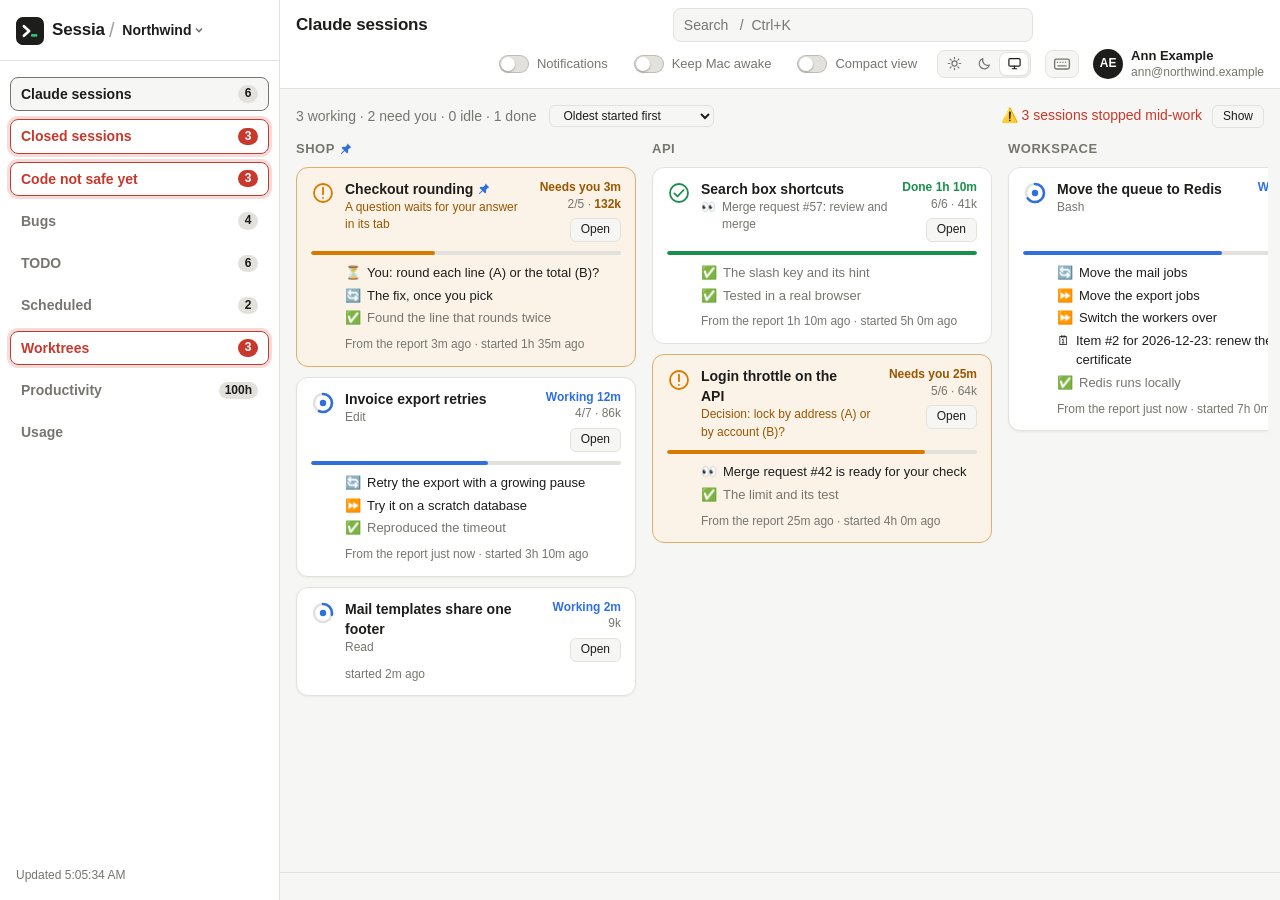
==== commit 3b06d589: "Site update (591bebb)" ====
--- a/live/index.html
+++ b/live/index.html
@@ -11,477 +11,40 @@
   try { var t = JSON.parse(localStorage.getItem('theme')); } catch {}
   document.documentElement.dataset.theme = t === 'light' || t === 'dark' ? t : 'auto';
 </script>
-<!-- The tabs moved out of this file, each a component in its folder of sessia/ (main.js says which). -->
+<!-- Everything the page draws is a component in its folder of sessia/, and main.js draws them all. -->
 <script src="answers.js"></script>
 <script type="module" src="main.js"></script>
-<!-- Served by dashboard.py, which explains where the data comes from. -->
-<style>
-  /* Each colour is light-dark(on the light theme, on the dark): color-scheme picks, and with it the browser's
-     own menus and scrollbars. Auto follows the device; the header's theme menu sets data-theme on <html>
-     to fix one (Emil Kirilov asked for the three on 2026-11-19). */
-  :root {
-    color-scheme: light dark;
-    --bg: light-dark(#f6f6f4, #161615); --card: light-dark(#fff, #20201e); --text: light-dark(#1d1d1b, #ecebe7);
-    --muted: light-dark(#77756f, #94928b); --line: light-dark(#e3e1dc, #33322f);
-    --busy: light-dark(#2f6fde, #6a9cff); --waiting: light-dark(#d97a00, #ffa733); --idle: light-dark(#a3a19b, #6d6b66);
-    --bad: light-dark(#c8382c, #ff6b5e);
-    --done: light-dark(#1a8f4c, #3ecf8e); --waiting-text: light-dark(#9a5600, #ffb857);  /* a finished card; amber for text */
-    --tip-bg: light-dark(rgba(246, 246, 246, .96), rgba(48, 48, 46, .96)); --tip-text: light-dark(#1d1d1b, #ecebe7);
-    --tip-line: light-dark(rgba(0, 0, 0, .14), rgba(255, 255, 255, .16));
-  }
-  :root[data-theme="light"] { color-scheme: light; }
-  :root[data-theme="dark"] { color-scheme: dark; }
-  * { box-sizing: border-box; }
-  /* The menu is a panel on the left, under the logo and the name, and stays in place while the page
-     scrolls: the page needs its height more than its width (Emil Kirilov asked on 2026-11-17). On a
-     narrow window it goes back on top, as a row. */
-  body { margin: 0; display: grid; grid-template-columns: 280px minmax(0, 1fr); background: var(--bg); color: var(--text);
-         font: 14px/1.45 -apple-system, BlinkMacSystemFont, "Segoe UI", sans-serif; }
-  aside { position: sticky; top: 0; align-self: start; height: 100vh; overflow-y: auto; display: flex; flex-direction: column;
-          gap: 16px; padding: 16px 10px; background: var(--card); border-right: 1px solid var(--line); }
-  main { min-width: 0; padding: 16px 16px 40px; }
-  /* The logo's row: the name, then the bucket menu ("Sessia / Atlas ⌄"), and a line under it, between it and the tabs. */
-  .brand { display: flex; align-items: center; gap: 4px; min-width: 0; margin: 0 -10px; padding: 0 8px 15px 16px; border-bottom: 1px solid var(--line);
-           font-size: 17px; font-weight: 700; letter-spacing: -.01em; }
-  .brand .sl { color: var(--idle); font-weight: 400; font-size: 20px; }
-  .brand svg { flex: none; width: 28px; height: 28px; margin-right: 4px; }
-  nav { display: flex; flex-direction: column; gap: 8px; }
-  /* The bucket menu, at the name: the button names the shown bucket (and "+1" for each more), its menu lists
-     every bucket with what waits there. A click shows that one alone, ⌘-click (Ctrl-click) or Space adds it
-     or takes it away. Emil Kirilov picked this look on 2026-11-20 from five. */
-  #bucket-btn { display: flex; align-items: center; gap: 3px; min-width: 0; padding: 2px 4px; border: none; border-radius: 6px;
-                background: none; color: var(--text); font: inherit; font-size: 14px; font-weight: 600; letter-spacing: 0; cursor: pointer; }
-  #bucket-btn:hover, #bucket-btn[aria-expanded="true"] { background: var(--bg); }
-  #bucket-btn:focus-visible { outline: 2px solid var(--busy); outline-offset: 1px; }
-  #bucket-btn .name { overflow: hidden; text-overflow: ellipsis; white-space: nowrap; }
-  #bucket-btn .more { flex: none; font-size: 11px; padding: 0 4px; border-radius: 8px; background: var(--line); }
-  #bucket-btn svg { flex: none; width: 10px; height: 10px; color: var(--muted); }
-  #bucket-menu { position: fixed; inset: auto; margin: 0; min-width: 240px; padding: 4px; color: var(--text); background: var(--card);
-                 border: 1px solid var(--line); border-radius: 10px; box-shadow: 0 8px 24px rgba(0, 0, 0, .18); }
-  #bucket-menu button { display: flex; align-items: center; gap: 8px; width: 100%; padding: 6px 8px; border: none; border-radius: 6px;
-                        background: none; color: inherit; font: inherit; font-size: 14px; text-align: left; }
-  #bucket-menu button:hover, #bucket-menu button:focus-visible { background: var(--bg); outline: none; }
-  #bucket-menu .tick { width: 14px; flex: none; color: var(--busy); font-weight: 700; text-align: center; }
-  #bucket-menu .dot { width: 8px; height: 8px; flex: none; border-radius: 50%; }
-  #bucket-menu .grow { flex: 1; }
-  #bucket-menu .wait { font-size: 12px; font-weight: 600; color: var(--waiting-text); }
-  #bucket-menu hr { margin: 4px 0; border: none; border-top: 1px solid var(--line); }
-  #bucket-menu .hint { margin: 0; padding: 2px 8px 4px; font-size: 12px; color: var(--muted); }
-  #search { flex: 1 1 140px; max-width: 360px; margin: 0 auto; box-sizing: border-box; font: inherit; font-size: 14px; padding: 6px 10px; color: var(--text);
-            background: var(--bg); border: 1px solid var(--line); border-radius: 8px; }
-  nav button { display: flex; align-items: center; gap: 5px; width: 100%; text-align: left; font-size: 14px; font-weight: 600;
-               padding: 6px 10px; border-radius: 8px; border-color: transparent; color: var(--muted); background: none; }
-  nav button[hidden] { display: none; }
-  nav button:hover, nav button[aria-selected="true"] { background: var(--bg); color: var(--text); border-color: transparent; }
-  nav button[aria-selected="true"] { border-color: var(--muted); }
-  nav button.danger { color: var(--bad); border-color: var(--bad);
-                      box-shadow: 0 0 0 3px color-mix(in srgb, var(--bad) 18%, transparent); }
-  /* The open tab, when it is red: a red tint, or only a faint grey would tell it from the other red tabs. */
-  nav button.danger[aria-selected="true"] { background: color-mix(in srgb, var(--bad) 12%, var(--card)); }
-  nav span:empty, nav .alert { display: none; }
-  nav .danger .alert { display: inline; }
-  .count { display: inline-block; min-width: 20px; margin-left: 4px; padding: 0 6px; border-radius: 10px;
-           font-size: 12px; text-align: center; background: var(--line); color: var(--text); }
-  nav .count { margin-left: auto; }
-  .danger .count { background: var(--bad); color: #fff; }
-  .intro, .empty, .summary { color: var(--muted); margin: 0 0 12px; }
-  .foot { margin-top: auto; display: flex; flex-direction: column; align-items: flex-start; gap: 6px; padding: 0 6px; }
-  .updated { font-size: 12px; color: var(--muted); }
-  /* The header, across the top of the main part: the open tab's name, then the settings (Notifications,
-     Compact view, the theme) and whose name git signs with in the first bucket menu's bucket. As tall as the logo's row in the
-     panel, so the two names line up, and it scrolls away with the page, which needs its height. Emil Kirilov
-     asked for it on 2026-11-19, as the place for the settings. */
-  .topbar { display: flex; flex-wrap: wrap; align-items: center; gap: 6px 14px; min-height: 60px; margin: -16px -16px 16px;
-         padding: 8px 16px; background: var(--card); border-bottom: 1px solid var(--line); }
-  /* The search box sits in the middle of the room between the tab's name and the settings (margin: auto). */
-  .topbar .settings { margin-left: auto; display: flex; flex-wrap: wrap; align-items: center; justify-content: flex-end; gap: 6px 14px; }
-  .topbar h1 { margin: 0; font-size: 17px; font-weight: 700; letter-spacing: -.01em; white-space: nowrap; }
-  /* The theme: three radio buttons that look like one control, so the arrow keys move between them. */
-  .theme { display: flex; gap: 2px; min-width: 0; margin: 0; padding: 2px; border: 1px solid var(--line); border-radius: 8px; background: var(--bg); }
-  .theme label { position: relative; display: grid; place-items: center; width: 28px; height: 22px; border-radius: 6px;
-                 color: var(--muted); cursor: pointer; }
-  .theme label:hover { color: var(--text); }
-  .theme label:has(:checked) { background: var(--card); color: var(--text); box-shadow: 0 0 0 1px var(--line), 0 1px 2px rgba(0, 0, 0, .12); }
-  .theme label:has(:focus-visible) { outline: 2px solid var(--busy); outline-offset: 1px; }
-  .theme input { position: absolute; opacity: 0; pointer-events: none; }
-  .theme svg { width: 15px; height: 15px; fill: none; stroke: currentColor; stroke-width: 1.6; stroke-linecap: round; stroke-linejoin: round; }
-  /* The keyboard shortcuts icon: hovering it, or reaching it with Tab, opens the list as a tooltip (keysCard()). */
-  .help { display: grid; place-items: center; width: 34px; height: 28px; padding: 0; border: 1px solid var(--line);
-          border-radius: 8px; background: var(--bg); color: var(--muted); cursor: help; }
-  .help:hover { color: var(--text); }
-  .help:focus-visible { outline: 2px solid var(--busy); outline-offset: 2px; }
-  .help svg { width: 18px; height: 18px; fill: none; stroke: currentColor; stroke-width: 1.5; stroke-linecap: round; stroke-linejoin: round; }
-  /* Whose name and e-mail git signs with in the first bucket menu's bucket, with the account's picture: from GitHub or GitLab, else
-     that site's icon, else the initials. */
-  .who { display: flex; align-items: center; gap: 8px; line-height: 1.25; }  /* no divider line: it was left dangling at the start of a line when the header wraps */
-  .who:empty { display: none; }
-  .who .face { display: grid; place-items: center; flex: none; width: 30px; height: 30px; border-radius: 50%;
-               background: var(--text); color: var(--card); font-size: 12px; font-weight: 700; }
-  .who img.face { object-fit: cover; }
-  .who .face svg { width: 18px; height: 18px; fill: currentColor; }
-  .who b, .who small { display: block; white-space: nowrap; }
-  .who b { font-size: 13px; font-weight: 600; }
-  .who small { font-size: 12px; color: var(--muted); }
-  /* Notifications and Compact view: a knob on the right and a blue track mean on. Emil Kirilov asked on
-     2026-11-18: the old buttons didn't show whether they were on or off. */
-  .switch { display: flex; align-items: center; gap: 8px; padding: 3px 6px;
-            border: none; background: none; color: var(--muted); font-size: 13px; }
-  .switch:hover { color: var(--text); }
-  .switch .track { position: relative; flex: none; width: 30px; height: 18px; border-radius: 9px; background: var(--line);
-                   box-shadow: inset 0 0 0 1px color-mix(in srgb, var(--muted) 35%, transparent); transition: background .15s; }
-  .switch .track::after { content: ''; position: absolute; top: 2px; left: 2px; width: 14px; height: 14px; border-radius: 50%;
-                          background: #fff; box-shadow: 0 1px 2px rgba(0, 0, 0, .3); transition: transform .15s; }
-  .switch[aria-checked="true"] { color: var(--text); }
-  .switch[aria-checked="true"] .track { background: var(--busy); box-shadow: none; }
-  .switch[aria-checked="true"] .track::after { transform: translateX(12px); }
-  .switch:focus-visible { outline: 2px solid var(--busy); outline-offset: 2px; }
-  .switch:disabled { cursor: not-allowed; }
-  @media (max-width: 760px) {
-    body { display: block; }
-    aside { position: static; height: auto; flex-direction: row; flex-wrap: wrap; align-items: center; gap: 8px 16px;
-            border-right: none; border-bottom: 1px solid var(--line); }
-    nav { flex-direction: row; flex-wrap: wrap; }
-    nav button { width: auto; }
-    .brand { margin: 0; padding: 0 6px; border-bottom: none; }
-    .foot { margin: 0 0 0 auto; flex-direction: row; align-items: center; }
-  }
-  .offline { background: var(--waiting); color: #fff; padding: 10px 14px; border-radius: 8px; margin-bottom: 16px; }
-  .offline code { background: rgba(0,0,0,.2); }
-  .crash { color: var(--bad); margin: 0 0 12px; }
-  .crash button { margin-left: 6px; }
-  #git-settings p { margin: 0 0 8px; }
-  #git-settings code.accept { display: block; margin-top: 4px; user-select: all; overflow-wrap: anywhere; }
-  /* One row, one column per project, scrolling sideways when they don't fit (the TODO tab has
-     many projects). overscroll-behavior stops a swipe past the edge from going back a page.
-     Emil Kirilov asked for it on 2026-11-16, instead of the masonry of 2026-11-15. */
-  .grid { display: grid; grid-auto-flow: column; grid-auto-columns: minmax(340px, 480px); gap: 16px; align-items: start;
-          overflow-x: auto; overscroll-behavior-x: contain; padding-bottom: 8px; }
-  h2 { font-size: 13px; text-transform: uppercase; letter-spacing: .04em; color: var(--muted); margin: 0 0 8px; }
-  .session { background: var(--card); border: 1px solid var(--line); border-left: 4px solid var(--idle);
-             border-radius: 8px; padding: 10px 12px; margin-bottom: 8px; }
-  .body { white-space: pre-line; }
-  .top { display: flex; align-items: center; gap: 8px; }
-  .title { font: inherit; font-weight: 600; flex: 1; min-width: 0; overflow-wrap: anywhere; text-align: left; }
-  .state { font-size: 12px; white-space: nowrap; color: var(--muted); }
-  .ctx { font-size: 12px; white-space: nowrap; color: var(--muted); }
-  .ctx.warn { color: var(--waiting-text); font-weight: 600; }
-  .ctx.bad { color: var(--bad); font-weight: 600; }
-  @keyframes pulse { 50% { opacity: .25; } }
-  @keyframes spin { to { transform: rotate(360deg); } }
-
-  /* A Claude session's card (sessionCard()). Emil Kirilov put it together on 2026-11-19 from three of the four
-     designs drawn for it. The layout is "Stream": a ring for the state, the title, under it the one line worth
-     reading, the state and the numbers on the right. The progress bar is "Rail"'s. The colours, borders and
-     spacing are "Focus": a session that needs you is amber, one at work is a plain card, an idle or a finished
-     one has no background on the dark theme and is white on the light one. --st is the state's colour. */
-  .scard { --st: var(--idle); position: relative; overflow: hidden; display: grid; grid-template-columns: 24px minmax(0, 1fr) auto;
-           gap: 0 10px; align-items: start; border-left: 1px solid var(--line); border-radius: 12px; padding: 11px 14px 12px;
-           margin-bottom: 10px; box-shadow: 0 1px 2px light-dark(rgba(0, 0, 0, .05), rgba(0, 0, 0, .35)); }
-  .scard.busy { --st: var(--busy); } .scard.needs { --st: var(--waiting); } .scard.done { --st: var(--done); } .scard.closed { --st: var(--bad); }
-  .scard.needs { background: color-mix(in srgb, var(--waiting) 9%, var(--card)); border-color: color-mix(in srgb, var(--waiting) 50%, var(--line));
-                 box-shadow: 0 0 0 3px color-mix(in srgb, var(--waiting) 14%, transparent); }
-  .scard:is(.done, .idle) { background: light-dark(var(--card), transparent); box-shadow: none; }  /* white on light: the page's grey under the text was hard to read (2026-11-19) */
-  .scard.closed { border-color: color-mix(in srgb, var(--bad) 45%, var(--line)); box-shadow: 0 2px 10px color-mix(in srgb, var(--bad) 16%, transparent); }
-  .ring { align-self: start; margin-top: 2px; }
-  .ring svg { display: block; width: 24px; height: 24px; }
-  .ring .spin { transform-origin: 12px 12px; animation: spin 1.1s linear infinite; }
-  .ring .beat { animation: pulse 1.2s ease-in-out infinite; }
-  .ring .blink { animation: blink 1.1s step-end infinite; }  /* an idle session's text cursor: your turn to type */
-  @keyframes blink { 50% { opacity: 0; } }
-  /* !important: .ring .spin and the others are more specific than .ring *, so without it nothing stopped (2026-11-21). */
-  @media (prefers-reduced-motion: reduce) { .ring * { animation: none !important; } }
-  .scard .top { gap: 0; }
-  .scard .title { flex: 0 1 auto; }
-  .sub { font-size: 12px; color: var(--muted); overflow-wrap: anywhere; }
-  .needs .sub { color: var(--waiting-text); font-weight: 500; }
-  .closed .sub { color: var(--bad); font-weight: 600; }
-  .side { display: grid; justify-items: end; font-size: 12px; line-height: 1.4; color: var(--muted); font-variant-numeric: tabular-nums; white-space: nowrap; }
-  .scard .state { font-weight: 600; color: var(--st); }
-  .scard.needs .state { color: var(--waiting-text); }
-  .scard.idle .state { color: var(--muted); }
-  /* The right side is one column (state and time, steps and size, then Open and Dismiss), so the title keeps the width
-     the buttons took from its row. The compact view keeps it in a row: it has two rows to spend, not three. */
-  .right { display: flex; flex-direction: column; align-items: flex-end; gap: 6px; }
-  .acts { display: flex; flex-direction: column; align-items: flex-end; gap: 6px; }
-  .task { display: flex; gap: 6px; min-width: 0; }  /* the same hanging icon as a list item below the card */
-  .emoji { flex: none; }
-  /* How far a session says it is: the browser's own element, so a program that reads the page aloud gets the
-     two numbers; each engine names the bar's parts its own way. */
-  .scard progress { grid-column: 1 / -1; display: block; width: 100%; height: 4px; margin-top: 9px; border: none; border-radius: 2px;
-                    overflow: hidden; appearance: none; background: var(--line); color: var(--st); }
-  progress::-webkit-progress-bar { background: var(--line); }
-  progress::-webkit-progress-value { background: currentColor; border-radius: 2px; }
-  progress::-moz-progress-bar { background: currentColor; border-radius: 2px; }
-  /* While the session works, a white shine sweeps along the filled part, slow at first and fast at the end,
-     and the tip sparks as it arrives: "Shine and spark", which Emil Kirilov picked on 2026-11-20 from five.
-     Two layers over the bar's colour: the spark, a white fade pinned to the right end whose width grows and
-     shrinks, and the shine, a band moved from off the left end to off the right, then resting off screen.
-     A redraw replaces the bar, so --shine (sessionCard()) starts it where the clock says: it carries on, not over. */
-  .scard.busy progress::-webkit-progress-value {
-    background: linear-gradient(90deg, transparent, #fff) right / 0 100% no-repeat,
-                linear-gradient(90deg, transparent, rgba(255, 255, 255, .7), transparent) -60% 0 / 35% 100% no-repeat, currentColor;
-    animation: spark 2.2s var(--shine, 0s) infinite; }
-  .scard.busy progress::-moz-progress-bar {
-    background: linear-gradient(90deg, transparent, #fff) right / 0 100% no-repeat,
-                linear-gradient(90deg, transparent, rgba(255, 255, 255, .7), transparent) -60% 0 / 35% 100% no-repeat, currentColor;
-    animation: spark 2.2s var(--shine, 0s) infinite; }
-  @keyframes spark {
-    0% { background-position: right, -60% 0; background-size: 0 100%, 35% 100%; animation-timing-function: cubic-bezier(.55, 0, .9, .5); }
-    55% { background-position: right, 150% 0; background-size: 0 100%, 35% 100%; }
-    60% { background-size: 22px 100%, 35% 100%; }
-    85%, 100% { background-position: right, 150% 0; background-size: 0 100%, 35% 100%; } }
-  @media (prefers-reduced-motion: reduce) {  /* one rule per engine: each drops a rule that names the other's part */
-    .scard.busy progress::-webkit-progress-value { animation: none; }
-    .scard.busy progress::-moz-progress-bar { animation: none; } }
-  .scard > ul { grid-column: 2 / -1; margin: 7px 0 2px; font-size: 13px; }
-  .scard li.fin { color: var(--muted); }
-  .scard > .note { grid-column: 2 / -1; margin-top: 4px; }
-  /* A session whose notification needs you: its border and its project's name turn gold, pulse three
-     times, and fade back to their own colour (no 100% frame: the animation ends on the normal value).
-     As long as GLOW_MS; a redraw resumes it with a negative animation-delay, see glowing(). */
-  :root { --gold-text: light-dark(#b8860b, gold); }  /* plain gold is unreadable as text on the light theme */
-  .scard.glow { animation: glow-card 8s ease-in-out both; }
-  h2.glow { animation: glow-text 8s ease-in-out both; }
-  @keyframes glow-card { 0%, 15%, 30%, 45%, 60% { border-color: gold; box-shadow: 0 0 0 3px color-mix(in srgb, gold 45%, transparent); }
-    7.5%, 22.5%, 37.5% { border-color: color-mix(in srgb, gold 30%, var(--card)); box-shadow: 0 0 0 3px color-mix(in srgb, gold 12%, transparent); } }
-  @keyframes glow-text { 0%, 15%, 30%, 45%, 60% { color: var(--gold-text); }
-    7.5%, 22.5%, 37.5% { color: color-mix(in srgb, var(--gold-text) 30%, var(--muted)); } }
-  button, #months-shown { font: inherit; font-size: 12px; padding: 2px 10px; border-radius: 6px; cursor: pointer;
-           border: 1px solid var(--line); background: var(--bg); color: var(--text); }
-  button:hover { border-color: var(--muted); }
-  button[aria-pressed="true"] { border-color: var(--busy); color: var(--busy); }
-  /* A pin, after a session's title or a project's name: shown while the pointer is on the card or the name,
-     and always once pinned. */
-  button.pin { flex: none; display: inline-grid; vertical-align: -2px; margin-left: 4px; border: none; background: none; padding: 0; }
-  .pin svg { width: 14px; height: 14px; fill: currentColor; }
-  button.info { flex: none; display: inline-grid; vertical-align: -2px; margin-left: 4px; border: none; background: none; padding: 0; color: var(--bad); cursor: help; }
-  button.info:focus-visible { outline: 2px solid var(--busy); outline-offset: 2px; border-radius: 50%; }
-  .info svg { width: 14px; height: 14px; fill: none; stroke: currentColor; stroke-width: 1.6; stroke-linecap: round; }
-  .pin[aria-pressed="false"] { opacity: 0; color: var(--muted); }
-  :is(.scard, h2):is(:hover, :focus-within) .pin[aria-pressed="false"] { opacity: .55; }
-  :is(.scard, h2) .pin[aria-pressed="false"]:hover { opacity: .9; }
-  h2 .open-all { margin: -4px 0 -4px 8px; }  /* the negative margins keep the row as tall as the other columns' */
-  /* .grid scrolls sideways, which clips upward too: without room above the title row, Open all lost its top border.
-     Every project's row gets it, so the columns stay level. */
-  #closed h2 { margin-top: 4px; }
-  button.title { border: none; background: none; padding: 0; color: inherit; }
-  ul { list-style: none; margin: 8px 0 0; padding: 0; }
-  li { display: flex; gap: 6px; padding: 2px 0; }
-  li .emoji { flex: none; }
-  /* An item is a grid: circle | title | ▶️ in the second row, and the assignee's line above the title in the
-     first (a row with nothing in it has no height). */
-  li.entry { padding: 4px 0; display: grid; grid-template-columns: auto minmax(0, 1fr) auto; gap: 0 6px; align-items: baseline; }
-  li.entry > .prio { grid-area: 2 / 1; }
-  li.entry > :is(details, span) { grid-area: 2 / 2; }
-  li.entry > .start { grid-area: 2 / 3; }
-  li.entry + li.entry { border-top: 1px solid var(--line); }
-  li.entry details { margin: 0; }
-  li.entry > :is(details, span) { min-width: 0; }
-  li.entry summary { color: inherit; font-size: inherit; }
-  li.entry .prio, .start { flex: none; appearance: none; border: none; background: none; padding: 0;
-                                font: inherit; color: inherit; cursor: pointer; }
-  code { font-size: 12px; background: var(--bg); padding: 0 3px; border-radius: 3px; overflow-wrap: anywhere; }
-  .note { color: var(--muted); font-size: 12px; margin-top: 6px; }
-  .tag { font-size: 11px; padding: 0 6px; border-radius: 9px; border: 1px solid var(--line); color: var(--muted); white-space: nowrap; }
-  .tag.bad { border-color: var(--bad); color: var(--bad); }
-  .tag.warn { border-color: var(--waiting); color: var(--waiting); }
-  /* The assignee of an item's GitHub issue, on a line of its own above the title. It is a link, so it has
-     the page's link blue (--busy: 4.7:1 on the card in light mode, 6.1:1 in dark), underlined on hover. */
-  li.entry > .owner { grid-area: 1 / 2; font-size: 12px; line-height: 1.3; color: var(--busy); text-decoration: none; }
-  li.entry > .owner:hover { text-decoration: underline; }
-  /* The item a ?issue= link opened. To catch the eye, its background flashes when the page shows it and
-     fades out by itself (no pointer needed), so the muted text on it is back to its usual contrast after
-     3 s. A bar at its left edge stays as the lasting marker. A redraw replaces the item, so the new copy
-     carries on where the flash was (an inline negative animation-delay, see notesCard()). */
-  li.entry.focus { margin-left: -6px; padding-left: 6px; box-shadow: inset 3px 0 0 var(--waiting); }
-  li.entry.flash { animation: flash 3s ease-out both; }
-  @keyframes flash { 0%, 20% { background: color-mix(in srgb, var(--waiting) 30%, transparent); } 100% { background: transparent; } }
-  /* The tooltip the script shows for title attributes (at the end of the script). It looks like the
-     system's own: light on the light theme and dark on the dark, with a thin edge and a soft shadow
-     (Emil Kirilov asked on 2026-11-18; until then it was the page's text colour, black on light). */
-  #tip { position: fixed; z-index: 1; max-width: 36em; padding: 5px 9px; border-radius: 6px; font-size: 12px;
-         line-height: 1.4; background: var(--tip-bg); color: var(--tip-text); border: 1px solid var(--tip-line);
-         box-shadow: 0 4px 14px rgba(0, 0, 0, .18); -webkit-backdrop-filter: blur(12px); backdrop-filter: blur(12px);
-         pointer-events: none; }
-  #tip:empty { display: none; }
-  #tip.lines { white-space: pre-line; }  /* a title with data-lines: one step per line */
-  details { margin-top: 6px; }
-  summary { cursor: pointer; color: var(--muted); font-size: 12px; }
-
-  /* Compact view: two rows per session, its title and the one line worth reading (click the title for
-     the tasks), with its progress bar along the card's bottom edge; one line per branch (its details are
-     in a tooltip), bug or TODO (click it for the rest, or point at one with no text for its whole
-     title). The tabs' explanations stay. The Code and
-     Scheduled cards have no title to click, so they keep their branches and folds. */
-  .compact .grid { gap: 10px; }
-  .compact .session { padding: 4px 8px; margin-bottom: 4px; }
-  .compact .scard { padding: 7px 11px 8px; margin-bottom: 6px; }
-  .compact .scard.open { padding-bottom: 12px; }
-  .compact .ring { align-self: center; margin: 0; }
-  .compact .scard { align-items: center; }
-  .compact .right { flex-direction: row; align-items: center; gap: 10px; }
-  .compact .acts { flex-direction: row; }
-  .compact .scard:not(.open) .sub { white-space: nowrap; overflow: hidden; text-overflow: ellipsis; }
-  .compact .scard:not(.open) .task > :last-child { min-width: 0; overflow: hidden; text-overflow: ellipsis; }  /* a flex line's ellipsis belongs to its text */
-  .compact .scard:not(.open) > :is(ul, .note) { display: none; }
-  .compact .scard progress { position: absolute; grid-column: auto; inset: auto 0 0 0; height: 3px; margin: 0; border-radius: 0; }  /* no grid-column, or the bar stops at the padding */
-  .compact .title { white-space: nowrap; overflow: hidden; text-overflow: ellipsis; font-weight: 500; }
-  .compact .scard .title { font-weight: 600; }
-  .compact .session ul { margin-top: 4px; }
-  .compact li.entry { padding-block: 1px; }
-  .compact li.entry > span, .compact li.entry details:not([open]) summary {
-    white-space: nowrap; overflow: hidden; text-overflow: ellipsis; }
-  /* The assignee's line would cost a row for every item: it shows only for an item that is open or lit,
-     and a closed one has it in the tooltip of its title. */
-  .compact li.entry > .owner { display: none; }
-  .compact li.entry:is(.focus, :has(details[open])) > .owner { display: block; }
-
-  /* Worktrees tab */
-  .columns > section > h2 { display: flex; flex-wrap: wrap; align-items: center; gap: 4px 8px; }
-  h2 .count { margin-left: 0; }
-  h2 .size { text-transform: none; letter-spacing: 0; }
-  h2 button { text-transform: none; letter-spacing: 0; }
-  .wt .why { color: var(--waiting); }
-  .wt a { overflow-wrap: anywhere; }
-  button:disabled { opacity: .5; cursor: default; }
-
-  /* Productivity tab */
-  a { color: var(--busy); }
-  /* The tiles, then the heat map in the room right of them; it moves under them on a narrow screen.
-     Every card in a row is as tall as the tallest one. */
-  .tiles { display: flex; flex-wrap: wrap; gap: 12px; margin-bottom: 16px; }
-  .tile, .heat { background: var(--card); border: 1px solid var(--line); border-radius: 8px; padding: 10px 12px; }
-  .tile { flex: 1 0 170px; max-width: 230px; }
-  .heat { flex: none; width: min-content; max-width: 100%; overflow-x: auto; }
-  .heat-grid { display: grid; grid-template-rows: 14px; grid-auto-rows: 11px; grid-auto-columns: 11px; gap: 3px;
-               font-size: 10px; line-height: 11px; color: var(--muted); }
-  .heat-grid > span { white-space: nowrap; }
-  .heat-grid > [data-day] { border-radius: 2px; }
-  .heat .note { text-align: center; }
-  .heat .key { display: inline-block; width: 10px; height: 10px; border-radius: 2px; vertical-align: -1px; margin: 0 1px; }
-  .h0 { background: var(--line); }
-  .h1 { background: color-mix(in srgb, var(--busy) 30%, var(--card)); }
-  .h2 { background: color-mix(in srgb, var(--busy) 55%, var(--card)); }
-  .h3 { background: color-mix(in srgb, var(--busy) 80%, var(--card)); }
-  .h4 { background: var(--busy); }
-  .heat-grid > [data-day]:is(:hover, :focus-visible) { outline: 1px solid var(--text); outline-offset: 0; }
-  /* The keyboard shortcuts in the tooltip: each one's keys drawn as keys, its description next to them. */
-  #tip.shortcuts { max-width: none; padding: 10px 14px 12px; font-size: 13px; }
-  #tip.shortcuts h3 { margin: 0 0 8px; font-size: 13px; font-weight: 600; }
-  #tip.shortcuts dl { display: grid; grid-template-columns: auto auto; gap: 8px 18px; align-items: center; margin: 0; }
-  #tip.shortcuts dt { white-space: nowrap; }
-  #tip.shortcuts dd { margin: 0; }
-  #tip.shortcuts .or { margin: 0 4px; opacity: .7; }
-  kbd { display: inline-block; min-width: 1.7em; padding: 1px 6px; border: 1px solid var(--tip-line); border-bottom-width: 2px;
-        border-radius: 5px; background: light-dark(#fff, rgba(255, 255, 255, .08)); font: inherit; font-size: 12px; font-weight: 600;
-        line-height: 1.5; text-align: center; }
-  /* A day's details in the tooltip. */
-  #tip.rich { width: 27em; padding: 8px 10px; }
-  #tip.rich h3 { margin: 7px 0 2px; font-size: 12px; font-weight: 600; }
-  #tip.rich .dim { opacity: .7; }
-  #tip.rich ul { list-style: disc; margin: 0; padding-left: 1.4em; }
-  #tip.rich li { display: list-item; padding: 0; }
-  /* The day's hours as one bar, like the "day by day" bars, with each part's hours inside it. */
-  #tip.rich .hours { display: grid; grid-template-columns: 1fr auto; gap: 6px; align-items: center; }
-  #tip.rich .bar { height: 16px; font-size: 11px; line-height: 16px; font-weight: 600; color: #111; }
-  #tip.rich .bar span { flex: 1 1 0; padding: 0 3px; text-align: center; white-space: nowrap; }
-  #tip.rich .bar .other { color: light-dark(#111, #fff); }  /* #111 is too faint on the dark grey */
-  /* Time with 1, 2, 3… Claude sessions running, in a day's card and under the "day by day" bars. */
-  .lv { display: grid; grid-template-columns: 6.5em 1fr 6em; gap: 6px; align-items: center; }
-  .lv i { display: block; height: 7px; border-radius: 2px; background: currentColor; opacity: .75; }
-  .lv span:last-child { text-align: right; }
-  .at-once { font-size: 12px; font-variant-numeric: tabular-nums; }
-  .at-once h3 { margin: 10px 0 2px; font-size: 12px; font-weight: 600; }
-  .tile b { display: block; font-size: 24px; font-weight: 600; font-variant-numeric: tabular-nums; }
-  .table { overflow-x: auto; margin-bottom: 16px; }
-  table { border-collapse: collapse; width: 100%; background: var(--card); border: 1px solid var(--line); font-variant-numeric: tabular-nums; }
-  th, td { padding: 4px 8px; text-align: right; border-bottom: 1px solid var(--line); white-space: nowrap; }
-  th { font-size: 12px; font-weight: 600; color: var(--muted); }
-  th:first-child, td:first-child { text-align: left; }
-  .day { display: grid; grid-template-columns: 56px 1fr 36px; gap: 8px; align-items: center; font-size: 12px; font-variant-numeric: tabular-nums; }
-  .day.none { color: var(--muted); }
-  .day span:last-child { text-align: right; }
-  .bar { display: flex; height: 10px; border-radius: 3px; overflow: hidden; }
-  .talk { background: var(--waiting); } .sessions { background: var(--busy); } .other { background: var(--idle); }
-  .detail td { white-space: normal; background: var(--bg); }
-  .breakdown { max-width: 760px; padding: 4px 0 8px; }
-  .breakdown h2 { margin-top: 12px; }
-  .breakdown .tag { align-self: flex-start; }
-  .legend i { display: inline-block; width: 10px; height: 10px; border-radius: 2px; margin: 0 4px 0 10px; vertical-align: -1px; }
-</style>
+<!-- The styles the whole page shares; each component adds its own (css() in core.js). -->
+<link rel="stylesheet" href="page.css">
+<!-- Served at / by sessia/server.py (page_file()); dashboard.py explains where the data comes from. -->
 </head>
 <body>
-<aside>
-  <!-- The logo, a terminal prompt with its cursor (where every session starts), and the dashboard's
-       name. The square takes the text's colour and the prompt the panel's, so it is black on the
-       light theme and white on the dark. -->
-  <div class="brand">
-    <svg viewBox="0 0 32 32" aria-hidden="true">
-      <rect width="32" height="32" rx="8" fill="var(--text)"/>
-      <path d="M9 10.5l6 5.5-6 5.5" fill="none" stroke="var(--card)" stroke-width="3" stroke-linecap="round" stroke-linejoin="round"/>
-      <rect x="17" y="19.5" width="7.5" height="3" rx="1.5" fill="#2fbf71"/>
-    </svg>
-    Sessia
-    <span class="sl" aria-hidden="true">/</span>
-    <!-- The buckets (data.buckets): each client folder and each single project in Sessia's folder, Sessia's own, and Other.
-         The menu is a popover, so it sits above the panel, and Esc or a click outside closes it. What each bucket has
-         waiting shows in its entry; render() fills the list only when its text changes, so the keyboard's place survives. -->
-    <button id="bucket-btn" popovertarget="bucket-menu" aria-haspopup="menu" aria-expanded="false"></button>
-  </div>
-  <div id="bucket-menu" popover role="menu">
-    <div id="bucket-list"></div>
-    <hr><p class="hint">Click: show only this one<br><span id="bucket-key">⌘</span>-click or Space: add it or take it away</p>
-  </div>
-  <nav role="tablist" aria-orientation="vertical">
-    <button role="tab" data-tab="running">Claude sessions<span class="count" id="count-running"></span></button>
-    <button role="tab" data-tab="closed"><span class="alert" title="Some sessions closed with open tasks, with handed-over work no session has picked up yet, or in the middle of their work. Check that no work got lost, then reopen or dismiss them.">⚠️ </span>Closed sessions<span class="count" id="count-closed"></span></button>
-    <button role="tab" data-tab="code"><span id="code-alerts"></span>Code not safe yet<span class="count" id="count-code"></span></button>
-    <button role="tab" data-tab="bugs">Bugs<span class="count" id="count-bugs"></span></button>
-    <button role="tab" data-tab="todo">TODO<span class="count" id="count-todo"></span></button>
-    <button role="tab" data-tab="scheduled"><span class="alert" title="An item is overdue: its date has passed. Do it, then delete it from its SCHEDULED.md, or move a repeating item to its next date.">⚠️ </span>Scheduled<span class="count" id="count-scheduled"></span></button>
-    <button role="tab" data-tab="worktrees"><span class="alert" title="Branches that are merged or closed still have a folder here. Delete them: each one that passes the checks has a Delete button.">⚠️ <span id="worktree-alerts"></span> </span>Worktrees<span class="count" id="count-worktrees"></span></button>
-    <button role="tab" data-tab="productivity">Productivity<span class="count" id="count-productivity"></span></button>
-  </nav>
-  <div class="foot">
-    <span class="updated" id="updated"></span>
-  </div>
-</aside>
+<!-- The left panel: the logo, the dashboard's name, the bucket menu, the menu of tabs with their counts, and when
+     /data last answered. Drawn by a component (sessia/panel/panel.js). -->
+<aside id="side"></aside>
 <main>
-<!-- The header: the open tab's name (render() writes it), the settings, each remembered per browser, and
-     whose name git signs with in the first bucket menu's bucket (data.identity). Outside what render() redraws. -->
-<header class="topbar">
-  <h1 id="heading"></h1>
-  <!-- Search, in the middle. Outside what render() redraws, so the text and the cursor survive every redraw. -->
-  <input id="search" type="search" placeholder="Search" aria-label="Search the open tab" autocomplete="off">  <!-- the script adds the keys: ⌘K on a Mac, Ctrl+K elsewhere -->
-  <div class="settings">
-  <button id="notify" class="switch" role="switch" aria-checked="false"><span class="track" aria-hidden="true"></span>Notifications</button>
-  <button id="compact" class="switch" role="switch" aria-checked="false"><span class="track" aria-hidden="true"></span>Compact view</button>
-  <fieldset class="theme" aria-label="Theme">
-    <label title="Light theme"><input type="radio" name="theme" value="light" aria-label="Light theme"><svg viewBox="0 0 20 20" aria-hidden="true"><circle cx="10" cy="10" r="3.4"/><path d="M10 1.8v1.9M10 16.3v1.9M1.8 10h1.9M16.3 10h1.9M4.2 4.2l1.35 1.35M14.45 14.45l1.35 1.35M4.2 15.8l1.35-1.35M14.45 5.55l1.35-1.35"/></svg></label>
-    <label title="Dark theme"><input type="radio" name="theme" value="dark" aria-label="Dark theme"><svg viewBox="0 0 20 20" aria-hidden="true"><path d="M16.6 12.2A7 7 0 0 1 7.8 3.4a7 7 0 1 0 8.8 8.8z"/></svg></label>
-    <label title="Auto: light or dark, as this device is set"><input type="radio" name="theme" value="auto" aria-label="Auto: light or dark, as this device is set"><svg viewBox="0 0 20 20" aria-hidden="true"><rect x="2.5" y="3.5" width="15" height="10" rx="1.6"/><path d="M7 17h6M10 13.5V17"/></svg></label>
-  </fieldset>
-  <!-- No title: its tooltip is the list of shortcuts (data-shortcuts, keysCard()), shown on hover and on focus. -->
-  <button type="button" class="help" data-shortcuts aria-label="Keyboard shortcuts"><svg viewBox="0 0 20 20" aria-hidden="true"><rect x="1.8" y="4.5" width="16.4" height="11" rx="2"/><path d="M5 8h.01M8 8h.01M11 8h.01M14 8h.01M5.5 12h9"/></svg></button>
-  <div class="who" id="who"></div>
-  </div>
-</header>
-<div class="offline" id="offline" hidden>
-  The dashboard server isn't running. It starts at login once <code>./setup.sh</code> has run; to start it by
-  hand, run <code>python3 dashboard.py</code> on your Mac, in <code>~/Projects/sessia</code>.
-  Errors are in <code>~/Library/Logs/sessia-dashboard.log</code>.
-</div>
+<!-- The header: the open tab's name, the search box, the settings, each remembered per browser, and whose name git
+     signs with in the first shown bucket (data.identity). Under it the line that says the server isn't running. Drawn by
+     a component (sessia/header/header.js). -->
+<header class="topbar" id="top"></header>
+<div id="offline"></div>
 
-<p class="crash" id="issue-missing" hidden></p>
-<!-- A repo whose own git settings name a program that git runs (dashboard.py, held()): shown on every tab, since the dashboard runs no git there. -->
-<div class="crash" id="git-settings" hidden></div>
+<!-- The line a link ?issue= leaves when no item names its issue (sessia/notes/notes.js, missing): drawn by a component. -->
+<div id="issue-missing"></div>
+<!-- A repo whose own git settings name a program that git runs (held() in repos.py): shown on every tab, since the dashboard
+     runs no git there. Drawn by a component (sessia/header/header.js, heldBack). -->
+<div id="git-settings"></div>
+<!-- In place of the tabs while there is no projects folder yet: which folder holds your projects? Drawn by a component (sessia/panel/root.js). -->
+<div id="first-run"></div>
 
 <section role="tabpanel" id="panel-running">
-  <p class="summary" id="summary"></p>
-  <p class="crash" id="crash" hidden></p>
+  <!-- The counts line with the ordering dropdown and, on its right, how many sessions stopped mid-work: drawn by a component (sessia/sessions/sessions.js, head). -->
+  <div id="running-head"></div>
   <div class="grid" id="running"></div>
 </section>
 <section role="tabpanel" id="panel-closed" hidden>
+  <!-- The line about the sessions that stopped mid-work, with Dismiss all: drawn by a component (sessia/sessions/sessions.js, stoppedLine). -->
+  <div id="closed-head"></div>
   <p class="intro">Their last report still had open tasks, or handed work over (🚚) that no session has picked up yet, or they stopped in the middle of their work: the last thing in them isn’t a 🟢 report, and you didn’t type “close” (a crash, a force quit, VS Code quitting, a 🔴 report, or a message after the report). A session that ended on a 🟢 report needs no “close”. A 🚚 task counts as picked up once a later session starts with its prompt or its <code>TODO.md</code> item, and then links to it. Open resumes the session in VS Code; Dismiss hides it until the session works again.</p>
   <div class="grid" id="closed"></div>
 </section>
@@ -503,1080 +66,15 @@
 </section>
 <section role="tabpanel" id="panel-worktrees" hidden>
   <p class="intro">Every branch's own folder under <code>.worktrees/</code>, in the columns its merge request puts it in (a branch git can't place, a detached folder or one outside <code>.worktrees/</code> is under Other). Each folder keeps its own <code>vendor</code> and <code>node_modules</code>, so they add up to gigabytes. A merged or closed one has a Delete button, which stays disabled while something stands in the way: uncommitted changes, commits only on this Mac, a Claude session running there, or one that ran there and stopped in the middle of its work (it didn't end on a 🟢 report) or still has open tasks. Delete removes the folder and the local branch; GitHub keeps its copy. This tab turns red only when a merged or closed branch has a folder left and no session is running in it: ongoing branches never do. Sizes are counted in the background.</p>
-  <p class="crash" id="mr-errors" hidden></p>
   <div id="worktrees"></div>
 </section>
 <section role="tabpanel" id="panel-productivity" hidden>
-  <p class="intro">Hours on the client projects this month, next to the months before it, whose average is the benchmark. Nothing records working time, so they're estimated from your Claude prompts, the commits you made without Claude, the merge requests you merged, your work on the servers, your Slack conversations and huddles with a colleague and your client meetings (see "How it's counted"). Counted again every 2 hours, day and night.</p>
-  <p class="summary"><select id="months-shown" aria-label="How many months to show">
-    <option value="3">Last 3 months</option><option value="4">Last 4 months</option><option value="6">Last 6 months</option>
-    <option value="9">Last 9 months</option><option value="12">Last 12 months</option></select>
-    <button data-count-hours>Refresh</button> <span id="counted"></span></p>
   <div id="productivity"></div>
 </section>
+<section role="tabpanel" id="panel-usage" hidden>
+  <p class="intro">The tokens used by every project of every bucket, shown or not, from this Mac's Claude transcripts: the account as a whole, then each bucket, then each project. Input, output and cache writes count; cache reads, which re-read the same conversation every turn, are listed apart.</p>
+  <div id="usage"></div>
+</section>
 </main>
-<script>
-const STATES = { busy: 'Working', waiting: 'Needs you', idle: 'Idle' };
-const $ = id => document.getElementById(id);
-// The word the page uses for what its menu picks (a client folder, a single project, Sessia's own folder, or Other):
-// the one place it is written for the user, so a different word is a change of this line.
-const BUCKETS = 'buckets';
-// Each bucket's dot in the bucket menu, by its place in data.buckets; Other is grey.
-const BUCKET_COLORS = ['#2f6fde', '#1a8f4c', '#9b51e0', '#d9480f', '#0c8599', '#c2255c', '#5c940d', '#e67700'];
-for (const el of document.querySelectorAll('[data-buckets-word]')) el.textContent = BUCKETS;
-$('bucket-menu').setAttribute('aria-label', `The ${BUCKETS} the tabs show: the clients and projects whose sessions and repos you see`);
-
-// What the Code tab's ⬇️ and 📝 mean, in the menu. sessia/unsaved_code/code.js has its own copy for the tab's rows, until the left panel moves.
-const BEHIND = 'A main folder is behind GitHub: something was merged on GitHub that this computer doesn’t have yet. '
-  + 'Update the folder: in it, run git merge --ff-only origin/<its main branch>.';
-const UNCOMMITTED = 'A main folder has uncommitted changes. First check whose they are: a session or a person may be '
-  + 'working there. Work belongs on a branch: commit it to one, or clear it, so the main folder stays clean.';
-// What each status emoji in a report means (CLAUDE.md, "The report at the end of every turn").
-const STATUS = {
-  '⏳': 'Waiting: it needs an answer or a decision from whoever the line names',
-  '👀': 'Ready for your check: review, merge, deploy or try it',
-  '🔄': 'In progress: started, or running in the background',
-  '⏩': 'Up next: agreed, not started',
-  '🗓': 'Later: due at a set time, listed on the Scheduled tab',
-  '✅': 'Done',
-  '🚫': 'Dropped on purpose',
-  '🚚': 'Handed over: moved to a new session, see the TODO item it names',
-};
-const esc = s => String(s ?? '').replace(/[&<>"]/g, c => ({ '&': '&amp;', '<': '&lt;', '>': '&gt;', '"': '&quot;' })[c]);
-// The bits of markdown the reports use: **bold**, `code` and [links](…), shown as text.
-const md = s => esc(s).replace(/\*\*(.+?)\*\*/g, '<b>$1</b>').replace(/`(.+?)`/g, '<code>$1</code>')
-  .replace(/\[(.+?)\]\(.+?\)/g, '$1');
-const plural = (n, one, many = one + 's') => `${n} ${n === 1 ? one : many}`;
-function dur(t) {
-  const m = Math.floor((Date.now() - new Date(t)) / 60000);
-  if (!(m >= 1)) return '<1m';
-  if (m < 60) return m + 'm';
-  if (m < 1440) return Math.floor(m / 60) + 'h ' + (m % 60) + 'm';
-  return Math.floor(m / 1440) + 'd';
-}
-const ago = t => dur(t) === '<1m' ? 'just now' : dur(t) + ' ago';
-
-// Per-browser memory: the open tab, the buckets, pinned sessions, pinned projects (the newest first), dismissed
-// closed sessions ({id: time of the report dismissed}), the compact view, the theme and the months shown. Open folds and expanded sessions last
-// until a reload.
-function load(key, empty) { try { return JSON.parse(localStorage.getItem(key)) ?? empty; } catch { return empty; } }
-function save(key, value) { try { localStorage.setItem(key, JSON.stringify(value)); } catch {} }
-const pinned = load('pinned', {}), pinnedProjects = load('pinnedProjects', []), dismissed = load('dismissed', {});
-let compact = load('compact', false), tab = load('tab', 'running'), monthsShown = load('monthsShown', 4);
-// The buckets the tabs show, one or several (data.buckets: a client's or a single project's folder name, Sessia's own, or
-// Other). Every list in data carries its bucket; render() cuts them down to these into `view`. The notifications and
-// the browser tab's icon follow them too, so the other buckets are quiet (Emil Kirilov, 2026-11-18); what waits
-// in them still shows in their entries. Several at once: Emil Kirilov asked on 2026-11-19. The old one-bucket choice
-// ('bucket') is read once.
-let picked = load('buckets', null) ?? [load('bucket', null)].filter(Boolean), view;
-const pretty = name => name === 'Other' ? name : name.replace(/[-_]+/g, ' ').replace(/\b\w/g, c => c.toUpperCase());
-// With several buckets picked, a repo's name says whose it is (two clients can both have a `workspace`), except a
-// single project's, which is named after its bucket.
-const whose = (b, repo) => picked.length > 1 && repo !== b ? `${pretty(b)} · ${repo}` : repo;
-// A merged or closed branch with a folder left and no session running in it: about to clean up after itself.
-const isLeftover = w => (w.group === 'merged' || w.group === 'closed') && !w.sessions.some(s => s.running);
-const openFolds = new Set(), expanded = new Set();
-let openingAll = false;  // while Open all opens one session after another
-
-// The sessions, running and closed: pinned first, then the oldest first, by when each was created (its first message; a
-// session with no transcript yet, by when it started), so a card keeps its place while its state changes and
-// a new session joins at the bottom. Emil Kirilov asked for this order on 2026-11-19. Until then they went by
-// state, then by the last work, and the closed ones kept that until he asked again the same day.
-const born = s => new Date(s.createdAt ?? s.startedAt ?? s.lastAt).getTime();
-const byAge = (a, b) => (!!pinned[b.id] - !!pinned[a.id]) || (born(a) - born(b));
-// What Dismiss hides: this report and, for a session that stopped mid-work, its last work too, so
-// working in it again lists it again. One closed with "close" is dismissed by its report alone.
-const version = s => [s.reportedAt, s.withoutClose && s.lastAt].filter(Boolean).join(' ');
-// Handed-over work no session has picked up yet counts as open here: Dismiss all leaves it.
-const hasOpenTasks = s => s.handedOver || s.tasks.some(t => t.open);
-
-// A red info icon after a column's name says why the column is there, but only for a column that is no project's
-// own (Emil Kirilov asked on 2026-11-20, when a folder with only a CLAUDE.md showed up as a column and nothing said
-// why; and then for the icon to show only for such a column, in red). A folder directly in Sessia's folder is a
-// project when it has a CLAUDE.md, is a git repo or holds git repos (scan_buckets() in dashboard.py), and the
-// project's own columns are its repos', or a notes project's one (data.bucketFacts). Any other column holds
-// sessions that ran in a folder that is none: a worktree, one inside a project, one in Sessia's folder with none of
-// the three, or one outside Sessia's folder, under Other. '' for a column that is a project's own.
-const INFO = '<svg viewBox="0 0 20 20" aria-hidden="true"><circle cx="10" cy="10" r="7.5"/><path d="M10 9v5M10 6.2v.1"/></svg>';
-function whyColumn(bucket, repo) {
-  const f = data.bucketFacts?.[bucket];
-  if (f?.columns.includes(repo)) return '';
-  const rule = 'A folder directly in Sessia\'s folder is a project when it has a CLAUDE.md, is a git repo or holds git repos.';
-  if (repo.startsWith('.worktrees/')) return `${repo} is a branch's own folder (a worktree), not a project: its sessions are listed under ${bucket}, the project it belongs to.`;
-  if (!f) return `${repo} is not a project: these sessions ran outside Sessia's folder, so no project of Sessia's owns them.\n\n${rule}`;
-  if (f.own) return `${repo} is not a project: ${repo.split('/')[0]} has no CLAUDE.md, is no git repo and holds no git repos. Its sessions are listed under ${bucket} because they ran inside Sessia's folder.`;
-  return `${repo === 'workspace' ? `${bucket}'s own folder` : repo} is not a project of its own: these sessions ran there, inside ${bucket}, so they are listed with it.\n\n${rule}`;
-}
-
-// One column per project: the pinned ones first, the newest pin leftmost, then the rest A to Z.
-// Emil Kirilov asked for the pins on 2026-11-16. `head` adds to a project's title row.
-function byProject(list, key, card, head = () => '') {
-  const groups = {};
-  for (const x of list) (groups[whose(x.bucket, x[key])] ??= []).push(x);
-  const pin = g => groups[g][0][key];  // a pin is by the repo's own name, so it holds however many buckets are picked
-  const rank = g => pinnedProjects.includes(pin(g)) ? pinnedProjects.indexOf(pin(g)) : Infinity;
-  return Object.keys(groups).sort().sort((a, b) => rank(a) - rank(b)).map(g => {
-    const on = pinnedProjects.includes(pin(g));
-    const why = whyColumn(groups[g][0].bucket, pin(g));
-    return `<section><h2${glowAttrs(glowing(groups[g]))}>${esc(g)}${why ? `<button type="button" class="info" data-lines aria-label="Why this column is not a project" title="${esc(why)}">${INFO}</button>` : ''}<button class="pin" data-pin-project="${esc(pin(g))}" aria-pressed="${on}"
-      title="${on ? 'Unpin' : 'Pin to the left, in every tab'}">${PIN}</button>${head(g, groups[g])}</h2>${groups[g].map(card).join('')}</section>`;
-  }).join('');
-}
-
-// A running session's conversation size, by the count of the hook that asks for a hand-over at the
-// limits /data sends (.claude/hooks/model-advice.py): muted, amber from the soft limit, red from the hard one.
-function ctxTag(s) {
-  if (s.closed || !s.tokens || !data.contextLimits) return '';
-  const [soft, hard] = data.contextLimits, k = n => Math.floor(n / 1000) + 'k';
-  const level = s.tokens >= hard ? 'bad' : s.tokens >= soft ? 'warn' : '';
-  return `<span class="ctx ${level}" title="This conversation: ${k(s.tokens)} tokens. Every turn re-reads all of it, so from ${k(soft)} Claude is asked whether to hand over to a new session, and from ${k(hard)} it must.">${k(s.tokens)}</span> `;
-}
-
-// Under a closed session's 🚚 task: the session that picked it up, or that none has yet.
-const pickup = (s, t) => !s.closed || t.emoji !== '🚚' ? ''
-  : t.pickedUp ? ` <button data-open="${esc(t.pickedUp)}" title="Open the session that picked this up">Picked up: Open</button>`
-  : ' <span class="tag warn" title="No later session has started with this prompt or its TODO.md item yet.">not picked up yet</span>';
-
-// Session id -> when its gold glow started; null while the notification that asked for it is unseen
-// (the page hidden or on another tab), so the glow plays when it is looked at. Emil Kirilov asked on 2026-11-18.
-const glowAt = {}, GLOW_MS = 8000;  // as in the .glow animations
-// How many ms into its glow the list's newest glowing session is, or null.
-function glowing(list) {
-  let into = null;
-  for (const x of list) {
-    if (!(x.id in glowAt)) continue;
-    if (glowAt[x.id] === null && !document.hidden && tab === 'running') glowAt[x.id] = Date.now();
-    if (glowAt[x.id] === null) continue;
-    const since = Date.now() - glowAt[x.id];
-    if (since >= GLOW_MS) delete glowAt[x.id];
-    else into = Math.min(into ?? since, since);
-  }
-  return into;
-}
-const glowAttrs = into => into === null ? '' : ` class="glow" style="animation-delay: -${into}ms"`;
-const PIN = '<svg viewBox="0 0 20 20" aria-hidden="true"><path d="M12.2 2.3l5.5 5.5-1.9.5-2.9 2.9.2 3.6-1.5 1.5-3.5-3.5-4.6 4.6-.9-.9 4.6-4.6-3.5-3.5 1.5-1.5 3.6.2 2.9-2.9z"/></svg>';
-
-// What a card says first: its state's class and word, and `line`, the one line worth reading (as HTML), which
-// is the task `lead` when it comes from the status list. A session needs you when it waits on a question or a
-// permission, or when its turn ended on a report with a ⏳ line; it is done when that report is 🟢. Both go by
-// `ended`, as the notifications do (watch()): it is empty once the session works on, so an older report's
-// lines don't count.
-function status(s) {
-  // The task's emoji is an element with its own tooltip, as in the list under the card (Emil Kirilov, 2026-11-19: the first icon had none).
-  const task = e => s.tasks.find(t => t.emoji === e), show = t => t
-    ? `<span class="task"><span class="emoji" title="${esc(STATUS[t.emoji])}">${t.emoji}</span><span>${md(t.text)}</span></span>` : 'No status list yet';
-  if (s.closed) return { cls: 'closed', word: 'Closed', line: `Closed${s.withoutClose ? ' mid-work' : s.handedOver ? ', handed over' : ''}, active ${ago(s.lastAt)}` };
-  if (s.state === 'waiting') return { cls: 'needs', word: STATES.waiting,
-    line: s.wants === 'Question' ? 'A question waits for your answer in its tab' : 'A permission waits for your OK in its tab' };
-  const first = s.tasks.find(t => t.open) ?? s.tasks[0];
-  if (s.state === 'busy') {
-    const step = s.steps?.at(-1), lead = step ? null : task('🔄') ?? first;
-    return { cls: 'busy', word: STATES.busy, line: step ? esc(step) : show(lead), lead };
-  }
-  const ask = s.ended && task('⏳'), lead = ask || (task('👀') ?? first);
-  if (ask) return { cls: 'needs', word: STATES.waiting, line: 'Decision: ' + md(ask.text.replace(/^You:\s*/, '')), lead };
-  if (s.ended?.startsWith('🟢')) return { cls: 'done', word: 'Done', line: lead ? show(lead) : 'Nothing left to do', lead };
-  return { cls: 'idle', word: STATES[s.state] ?? s.state, line: show(lead), lead };
-}
-
-// A card's ring: the progress as an arc in the state's colour, with a beating dot while the session works (a
-// turning arc when it has no count of steps), and a blinking text cursor while it is idle, waiting for your next
-// message; a filled disc with ! when it needs you or is closed, with a tick when it is done. A redraw replaces
-// the ring, so the cursor's delay starts it where the clock says: it blinks on instead of starting over, and every
-// idle card blinks in step (Emil Kirilov picked the cursor on 2026-11-21 from five drawn for him).
-function ring(s, st) {
-  const disc = mark => `<svg viewBox="0 0 24 24" aria-hidden="true"><circle cx="12" cy="12" r="10.5" fill="var(--st)"/>
-    <path d="${mark}" fill="none" stroke="var(--card)" stroke-width="2.4" stroke-linecap="round" stroke-linejoin="round"/></svg>`;
-  if (st.cls === 'needs' || st.cls === 'closed') return disc('M12 6.6v6.6M12 16.9v.2');
-  if (st.cls === 'done') return disc('M7.4 12.4l3.1 3 6.1-6.4');
-  const around = 2 * Math.PI * 9, turning = st.cls === 'busy' && !s.progress;
-  const part = turning ? .28 : s.progress ? Math.min(1, s.progress[0] / s.progress[1]) || 0 : 0;
-  return `<svg viewBox="0 0 24 24" aria-hidden="true"><circle cx="12" cy="12" r="9" fill="none" stroke="var(--line)" stroke-width="2.6"/>
-    ${part ? `<g${turning ? ' class="spin"' : ''}><circle cx="12" cy="12" r="9" fill="none" stroke="var(--st)" stroke-width="2.6" stroke-linecap="round"
-      stroke-dasharray="${part * around} ${around}" transform="rotate(-90 12 12)"/></g>` : ''}
-    ${st.cls === 'busy' ? '<circle class="beat" cx="12" cy="12" r="3.2" fill="var(--st)"/>' : ''}
-    ${st.cls === 'idle' ? `<rect class="blink" x="11.15" y="7.6" width="1.7" height="8.8" rx=".85" fill="var(--muted)" style="animation-delay: -${Date.now() % 1100}ms"/>` : ''}</svg>`;
-}
-
-// `s.progress` ([done, total], the session's own count) and `s.steps` (its turn's last steps, the newest last)
-// are sent only once dashboard.py reads them; a card without them has no bar, and its line is a task.
-function sessionCard(s) {
-  const lit = glowing([s]), st = status(s), count = s.progress?.join('/'), started = s.createdAt ?? s.startedAt;
-  const title = compact
-    ? `<button class="title" data-expand="${esc(s.id)}" title="${esc(s.title)}: click for its tasks">${esc(s.title)}</button>`
-    : `<span class="title">${esc(s.title)}</span>`;
-  // Point at a working session's state for the last steps of its turn.
-  const steps = s.steps?.length ? ` data-lines title="${esc(['Last steps this turn:', ...s.steps.map(x => '· ' + x)].join('\n'))}"` : '';
-  // Idle since the last message: the state's own time restarts when VS Code reopens a session.
-  const side = s.closed ? '' : `<span class="state"${steps}>${esc(st.word)} ${dur(s.state === 'idle' ? s.lastAt ?? s.since : s.since)}</span>
-        <span>${count ? count + ' · ' : ''}${ctxTag(s)}</span>`;
-  const tasks = s.tasks.filter(t => t !== st.lead);
-  // Left out when there is nothing in them, or an empty one would still take its gap in the column.
-  const acts = (s.vscode ? `<button data-open="${esc(s.id)}" title="Focus this session's VS Code window and tab">Open</button>` : '')
-    + (s.closed ? `<button data-dismiss="${esc(s.id)}" data-at="${esc(version(s))}">Dismiss</button>` : '');
-  return `
-    <div class="session scard ${st.cls} ${expanded.has(s.id) ? 'open' : ''} ${lit === null ? '' : 'glow'}"${lit === null ? '' : ` style="animation-delay: -${lit}ms"`}>
-      <span class="ring" title="${esc(st.word)}${count ? `, ${count} steps` : ''}">${ring(s, st)}</span>
-      <div>
-        <div class="top">${title}<button class="pin" data-pin="${esc(s.id)}" aria-pressed="${!!pinned[s.id]}" title="${pinned[s.id] ? 'Unpin' : 'Pin to the top of its project'}">${PIN}</button></div>
-        <div class="sub">${st.line}</div>
-      </div>
-      <div class="right">
-        ${side ? `<div class="side"${started ? ` title="Started ${ago(started)}"` : ''}>${side}</div>` : ''}
-        ${acts ? `<span class="acts">${acts}</span>` : ''}
-      </div>
-      ${s.progress ? `<progress value="${s.progress[0]}" max="${s.progress[1]}" style="--shine: -${Date.now() % 2200}ms" aria-label="Progress" title="${s.progress.join(' of ')}, by the session's own count"></progress>` : ''}
-      ${tasks.length ? `<ul>${tasks.map(t => `<li${'✅🚫'.includes(t.emoji) ? ' class="fin"' : ''}><span class="emoji" title="${esc(STATUS[t.emoji])}">${t.emoji}</span><span>${md(t.text)}${pickup(s, t)}</span></li>`).join('')}</ul>` : ''}
-      <div class="note" title="Sessions are in the order they started, the oldest first. A pinned one goes first.">${[s.reportedAt && `From the report ${ago(s.reportedAt)}`, started && `started ${ago(started)}`].filter(Boolean).join(' · ')}</div>
-    </div>`;
-}
-
-// One repo's TODO.md or BUGS.md items. Each has its priority as a menu (choosing another circle
-// changes it in the file on GitHub), the name of its issue's assignee if it has an issue (a link to
-// the issue), its title with its text in a fold, and ▶️, which opens a new Claude session in the repo
-// with the item in its input box (after a question, when the issue is someone else's). The item a
-// ?issue= link names comes first in its list, with a bar at its left edge (see focusIssue()).
-const PRIORITIES = ['🔴', '🟠', '🟡'];
-const foldKey = (file, repo, x) => `${file} ${repo.repo} ${x.group} ${x.title}`;
-const notesCard = file => repo => `
-    <div class="session"><ul>${[...repo.items].sort((a, b) => (b === issueFocus?.hit?.x) - (a === issueFocus?.hit?.x)).map(x => {
-      const key = foldKey(file, repo, x), issue = x.issue, who = issue && (issue.name ?? issue.login);
-      const item = `data-kind="${esc(file)}" data-bucket="${esc(repo.bucket)}" data-repo="${esc(repo.repo)}" data-group="${esc(x.group ?? '')}" data-title="${esc(x.title)}"`;
-      const prio = `<select class="prio" ${item} title="Priority: pick another circle to change it">
-        ${PRIORITIES.map(p => `<option ${p === x.priority ? 'selected' : ''}>${p}</option>`).join('')}</select>`;
-      const start = `<button class="start" data-start ${item} ${who ? `data-who="${esc(who)}" data-login="${esc(issue.login ?? '')}" data-issue="${esc(issue.number)}"` : ''}
-        title="Open a new Claude session in ${esc(repo.repo)}'s VS Code window, with this item in its input box">▶️</button>`;
-      const title = `${md(x.title)}${x.group ? ` <span class="tag">${esc(x.group)}</span>` : ''}`;
-      const whose = issue && `${who ?? 'No assignee'} · issue #${issue.number}`;
-      const owner = issue ? `<a class="owner" href="${esc(issue.url)}" target="_blank" rel="noopener"
-        title="GitHub issue #${esc(issue.number)}${issue.login ? `, assigned to ${esc(issue.login)}` : ''}: click to open it">${esc(whose)}</a>` : '';
-      // The marked item, and how far into its flash it is: a redraw resumes the flash, it doesn't restart it.
-      const lit = issueFocus?.lit && x === issueFocus.hit?.x, flashed = lit ? Date.now() - issueFocus.flashFrom : NaN;
-      const flash = flashed < FLASH_MS;
-      return `<li class="entry ${lit ? 'focus' : ''} ${flash ? 'flash' : ''}"${flash ? ` style="animation-delay: -${flashed}ms"` : ''}>${prio}${owner}${x.body ? `<details data-fold="${esc(key)}" ${openFolds.has(key) ? 'open' : ''}>
-        <summary${compact && issue ? ` title="${esc(whose)}"` : ''}>${title}</summary><div class="note body">${md(x.body.replace(/^```.*\n?/gm, ''))}</div></details>`
-        : `<span${compact ? ` title="${md(x.title).replace(/<[^>]+>/g, '')}${issue ? ` — ${esc(whose)}` : ''}"` : ''}>${title}</span>`}${start}</li>`;
-    }).join('')}</ul></div>`;
-
-// Days from today to an item's YYYY-MM-DD date, in this Mac's time zone.
-const daysTo = d => Math.round((Date.parse(d) - Date.parse(new Date().toLocaleDateString('sv'))) / 86400000);
-
-const hrs = x => x < 10 ? x.toFixed(1) : String(Math.round(x));
-const MOMENTS = { prompt: 'prompt typed into a Claude session', merge: 'merge request you merged on GitHub or, before the move, GitLab', server: 'command typed on a server',
-                  ssh: 'ssh login to a server from your terminal', slack: 'message in a Slack conversation with a colleague' };
-
-const mins = m => m < 60 ? m + ' min' : m / 60 + ' h';
-const openMonths = new Set();  // months whose breakdown is open, until a reload
-
-// How a month's hours add up: each kind of moment on its own, and Claude's rating of each commit
-// made without Claude.
-function breakdown(m) {
-  const kinds = m.breakdown.filter(b => b.count).map(b => `
-    <li><span class="title">${esc(b.what)}</span><span>${plural(b.count, 'time')} · ${hrs(b.hours)} h</span></li>`).join('');
-  const commits = m.ratedCommits.map(c => `
-    <li><span class="tag">${c.minutes == null ? 'not rated yet' : mins(c.minutes)}</span>
-      <span>${esc(c.subject)} <span class="note">· ${esc(c.repo)}</span></span></li>`).join('');
-  return `<div class="breakdown">
-    <ul>${kinds || '<li>Nothing found.</li>'}</ul>
-    <div class="note">Each kind counted on its own. Where they overlap the time counts once, so together they come to
-      more than the month's ${hrs(m.hours)} h.</div>
-    ${commits ? `<h2>Commits made without Claude, as Claude rated them</h2><ul>${commits}</ul>` : ''}
-  </div>`;
-}
-
-// The heat map right of the tiles, like the one on a GitHub profile: a square for each day of the
-// months shown, a column for each week, darker for more hours. Pointing at a day, or the focus on
-// it, shows dayCard() in the tooltip.
-let heatDays = {};  // date -> the day's hours, the report's heat details and the merge requests merged
-const isoDay = d => `${d.getFullYear()}-${String(d.getMonth() + 1).padStart(2, '0')}-${String(d.getDate()).padStart(2, '0')}`;
-const hm = m => (m = Math.round(m)) < 60 ? m + ' min' : Math.floor(m / 60) + ' h' + (m % 60 ? ' ' + m % 60 + ' min' : '');
-const HEAT = [[0, 'no hours'], [2, 'under 2 h'], [4, '2 to 4 h'], [6, '4 to 6 h'], [Infinity, '6 h or more']];
-const heatLevel = h => h ? HEAT.findIndex(([below]) => h < below) : 0;
-
-function heatmap(r, months) {
-  heatDays = {};
-  for (const m of months) for (const d of m.days) heatDays[d.date] = { ...d, ...r.heat?.[d.date], mrs: [] };
-  for (const m of months) for (const x of m.mrs) heatDays[isoDay(new Date(x.mergedAt * 1000))]?.mrs.push(x);
-  const first = new Date(months.at(-1).month + '-01T00:00'), today = new Date();
-  const monday = new Date(first.getFullYear(), first.getMonth(), 1 - (first.getDay() + 6) % 7);
-  const cells = ['Mon', 'Wed', 'Fri'].map((d, i) => `<span style="grid-area:${2 * i + 2}/1">${d}</span>`);
-  for (let i = 0; ; i++) {
-    const d = new Date(monday.getFullYear(), monday.getMonth(), monday.getDate() + i), col = Math.floor(i / 7) + 2;
-    if (d > today) break;
-    if (d.getDate() === 1) cells.push(`<span style="grid-area:1/${col}/2/span 3">${d.toLocaleDateString('en-GB', { month: 'short' })}</span>`);
-    if (d < first) continue;
-    const key = isoDay(d), day = heatDays[key] ?? {}, label = d.toLocaleDateString('en-GB', { day: 'numeric', month: 'short' });
-    cells.push(`<span class="h${heatLevel(day.hours)}" style="grid-area:${i % 7 + 2}/${col}" data-day="${key}"
-      ${day.hours || day.commits || day.atOnce ? `tabindex="0" aria-label="${esc(label)}: ${hrs(day.hours ?? 0)} h"` : ''}></span>`);
-  }
-  return `<div class="heat"><div class="heat-grid" style="grid-template-columns:24px">${cells.join('')}</div>
-    <div class="note">less ${HEAT.map(([, what], i) => `<span class="key h${i}" title="${what}"></span>`).join('')} more</div></div>`;
-}
-
-// How long 1, 2, 3… Claude sessions ran at once, from {how many: minutes}: a heading, then a bar each.
-function atOnceBars(atOnce) {
-  const levels = Object.entries(atOnce ?? {}).map(([n, m]) => [Number(n), m]).filter(([, m]) => m >= 0.5);
-  const running = levels.reduce((s, [, m]) => s + m, 0), top = Math.max(...levels.map(([, m]) => m));
-  return running ? `<div class="at-once"><h3>Claude sessions running ${hm(running)}, ${(levels.reduce((s, [n, m]) => s + n * m, 0) / running).toFixed(1)} at once on average</h3>
-    ${levels.map(([n, m]) => `<div class="lv"><span>${plural(n, 'session')}</span><span><i style="width:${m / top * 100}%"></i></span>
-      <span>${hm(m)}</span></div>`).join('')}</div>` : '';
-}
-
-// What the tooltip of a day in the heat map shows.
-function dayCard(key) {
-  const d = heatDays[key] ?? {};
-  // "64 commits", then a bullet per repo with its count, most first.
-  const perRepo = (what, counts) => {
-    const list = Object.entries(counts).sort((a, b) => b[1] - a[1]), all = list.reduce((s, [, n]) => s + n, 0);
-    return all ? `<h3>${plural(all, what)}</h3><ul>${list.map(([repo, n]) => `<li>${esc(repo)} ${n}</li>`).join('')}</ul>` : '';
-  };
-  const merged = {};
-  for (const x of d.mrs ?? []) merged[x.repo] = (merged[x.repo] ?? 0) + 1;
-  const part = (cls, x) => x >= 0.05 ? `<span class="${cls}" style="flex-grow:${x}">${hrs(x)}</span>` : '';
-  return `<b>${new Date(key + 'T00:00').toLocaleDateString('en-GB', { weekday: 'long', day: 'numeric', month: 'long', year: 'numeric' })}</b>
-    ${d.hours ? `<h3>Hours worked</h3><div class="hours"><span class="bar">${part('talk', d.communication)}${part('sessions', d.sessions)}${part('other', d.other)}</span>
-      <span>${hrs(d.hours)} h</span></div>
-      <div class="legend dim"><i class="talk"></i>communication<i class="sessions"></i>Claude sessions<i class="other"></i>other</div>`
-      : '<div>No hours counted</div>'}
-    ${atOnceBars(d.atOnce)}
-    ${perRepo('commit', d.commits ?? {})}
-    ${perRepo('merge request', merged)}`;
-}
-
-// The report productivity.py writes: this month first, then the months before it. Those of them
-// shown are the benchmark.
-function productivityPanel(r) {
-  const months = r.months.slice(0, monthsShown), [now, ...bench] = months;
-  const sum = (list, f) => list.reduce((n, m) => n + f(m), 0);
-  const avg = f => bench.length ? sum(bench, f) / bench.length : 0;
-  const perDay = list => sum(list, m => m.hours) / Math.max(1, sum(list, m => m.activeDays));
-  const works = k => !/^(not connected|failed)/.test(r.sources[k] ?? 'not connected');
-  const talking = works('Slack messages') || works('Calendar meetings');
-  const tile = (label, value, note) => `<div class="tile">${esc(label)}<b>${value}</b><div class="note">${note}</div></div>`;
-  const tiles = [
-    tile(`Hours in ${now.label}`, hrs(now.hours), `${plural(now.activeDays, 'active day')} so far · benchmark ${hrs(avg(m => m.hours))} a month`),
-    tile('Hours per active day', hrs(perDay([now])), `benchmark ${hrs(perDay(bench))}`),
-    tile('Communication', talking ? hrs(now.communication) : '–',
-         talking ? `hours · benchmark ${hrs(avg(m => m.communication))} a month` : 'Slack and the calendar aren\'t connected'),
-    tile('Merge requests you merged', now.mrs.length, `benchmark ${Math.round(avg(m => m.mrs.length))} a month`),
-    tile('Commits', now.commits, `${now.byHand} without Claude · benchmark ${Math.round(avg(m => m.commits))} a month`),
-  ].join('');
-  const rows = months.map(m => `<tr><td><button class="title" data-month="${esc(m.month)}"
-      aria-expanded="${openMonths.has(m.month)}" title="How these hours add up">${openMonths.has(m.month) ? '▾' : '▸'}
-      ${esc(m.label)}${m.current ? ' (so far)' : ''}</button></td><td>${hrs(m.hours)}</td>
-    <td>${talking ? hrs(m.communication) : '–'}</td><td>${hrs(m.sessions)}</td><td>${hrs(m.other)}</td>
-    <td>${m.activeDays}</td><td>${hrs(perDay([m]))}</td><td>${m.commits}</td><td>${m.mrs.length}</td></tr>
-    ${openMonths.has(m.month) && m.breakdown ? `<tr class="detail"><td colspan="9">${breakdown(m)}</td></tr>` : ''}`).join('');
-  const scale = Math.max(8, ...now.days.map(d => d.hours));
-  const part = (cls, x) => x > 0 ? `<span class="${cls}" style="width:${x / scale * 100}%"></span>` : '';
-  const days = now.days.map(d => `
-    <div class="day ${d.hours ? '' : 'none'}">
-      <span>${esc(new Date(d.date + 'T00:00').toLocaleDateString('en-GB', { weekday: 'short', day: 'numeric' }))}</span>
-      <span class="bar">${part('talk', d.communication)}${part('sessions', d.sessions)}${part('other', d.other)}</span>
-      <span>${d.hours ? hrs(d.hours) : ''}</span>
-    </div>`).join('');
-  const atOnce = {};  // the month's minutes with 1, 2, 3… Claude sessions running
-  for (const d of now.days) for (const [n, m] of Object.entries(r.heat?.[d.date]?.atOnce ?? {})) atOnce[n] = (atOnce[n] ?? 0) + m;
-  const projects = Object.entries(now.projects).sort((a, b) => b[1] - a[1])
-    .map(([p, h]) => `<li><span class="title">${esc(p)}</span><span>${hrs(h)} h</span></li>`).join('');
-  const mrs = now.mrs.map(x => `<li><span><a href="${esc(x.url)}" target="_blank" rel="noopener">${esc(x.ref || `!${x.iid}`)} ${esc(x.title)}</a>
-    <span class="tag">${esc(x.repo)}</span></span></li>`).join('');
-  const rules = Object.entries(r.rules).map(([k, [before, after]]) =>
-    `<li>Each ${esc(MOMENTS[k] ?? k)}: ${before} minutes before it, ${after} after.</li>`).join('')
-    + `<li>Each commit made without Claude: the work before it, as Claude rates it from its diff:
-         ${(r.steps ?? []).map(mins).join(', ')}.</li>
-       <li>Each Slack huddle with a colleague that you were in: from its start to its end, as communication.</li>
-       <li>Each client meeting on your calendar: from its start to its end, as communication.</li>`;
-  const sources = Object.entries(r.sources).map(([k, v]) => `<li>${esc(k)}: ${esc(v)}</li>`).join('');
-  const failed = Object.entries(r.sources).filter(([, v]) => v.startsWith('failed'));
-  return `
-    ${failed.length ? `<p class="crash">⚠️ At the last count, ${failed.map(([k, v]) => `${esc(k)} ${esc(v)}`).join('; ')}.
-      The hours may be off until a count works again.</p>` : ''}
-    <div class="tiles">${tiles}${heatmap(r, months)}</div>
-    <div class="table"><table>
-      <tr><th>Month</th><th>Hours</th><th>Communication</th><th>Claude sessions</th><th>Other</th>
-          <th>Active days</th><th>Hours per active day</th><th>Commits</th><th>Merged</th></tr>
-      ${rows}
-    </table></div>
-    <div class="grid">
-      <section><h2>${esc(now.label)}, day by day</h2><div class="session">
-        <div class="note legend"><i class="talk"></i>communication<i class="sessions"></i>Claude sessions<i class="other"></i>other</div>
-        ${days}
-        ${atOnceBars(atOnce)}
-      </div></section>
-      <section>
-        <h2>Claude session hours per project</h2><div class="session"><ul>${projects || '<li>None</li>'}</ul>
-          <div class="note">Each project counts its own sessions, so time with two projects open counts in both.</div></div>
-        <h2>You merged in ${esc(now.label)}</h2><div class="session">${mrs ? `<details data-fold="merged"
-          ${openFolds.has('merged') ? 'open' : ''}><summary>${plural(now.mrs.length, 'merge request')}, newest first</summary>
-          <ul>${mrs}</ul></details>` : 'None'}</div>
-      </section>
-      <section><h2>How it's counted</h2><div class="session">
-        Each moment that shows work stands for some minutes around it, and overlapping time counts once:
-        <ul>${rules}</ul>
-        <div class="note">Claude's own work doesn't count, nor do the commits it made: only your prompts and what you did
-          yourself. A Slack conversation counts while its messages, a colleague's and yours, are at most 3 minutes apart, if you
-          wrote in it. Communication is the Slack, huddle and meeting time, "Claude sessions" the prompt time that isn't also communication, and
-          "other" the rest: commits without Claude, merges and work on the servers. The Claude transcripts start in
-          September 2026, so earlier months rest on the other moments alone, and are rougher.</div>
-        <div class="note">A finished month is saved for good once two counts in a row, with every source working,
-          give it the same numbers. It isn't counted again after that.</div>
-        <div class="note">At the last count: <ul>${sources}</ul></div>
-      </div></section>
-    </div>`;
-}
-
-// The Worktrees tab: a column each for what the merge request says, and a fourth for the odd ones (Other).
-const KB = kb => kb >= 1048576 ? (kb / 1048576).toFixed(1) + ' GB' : kb >= 1024 ? Math.round(kb / 1024) + ' MB' : kb + ' KB';
-const totalSize = list => {
-  const known = list.filter(w => w.size != null), sum = known.reduce((n, w) => n + w.size, 0);
-  return !list.length ? '' : !known.length ? 'counting sizes…' : KB(sum) + (known.length < list.length ? '+' : '');
-};
-const SESSION = s => s.running ? ['🔄', 'running'] : s.notClosed ? ['⚠️', 'stopped mid-work (no 🟢 report at the end)']
-  : s.openTasks ? ['⚠️', 'open tasks in its last report'] : ['✅', 'closed'];
-const MR_WORD = { open: 'open', merged: 'merged', closed: 'closed' };
-
-function worktreeCard(w) {
-  const mr = w.mr
-    ? `<a href="${esc(w.mr.url)}" target="_blank" rel="noopener">${esc(w.mr.ref)} ${esc(w.mr.title)}</a> `
-      + (w.mr.state === 'open' && w.mr.created  // how long it has been open, the exact date on hover
-        ? `<span class="tag" title="Opened ${esc(new Date(w.mr.created).toLocaleString())}">open for ${dur(w.mr.created)}</span>`
-        : `<span class="tag">${MR_WORD[w.mr.state]}</span>`)
-      + (w.mr.state === 'merged' && w.group === 'ongoing' ? ' <span class="tag warn">commits added after the merge</span>' : '')
-      + (w.mr.state === 'closed' && w.group === 'ongoing' ? ' <span class="tag warn">made from another commit: an older branch of this name?</span>' : '')
-    : w.branch ? `<span class="tag">${w.mrKnown ? 'no merge request' : 'merge requests not read yet'}</span>` : '';
-  const del = w.group === 'ongoing' ? '' : `<button data-wt-delete data-bucket="${esc(w.bucket)}" data-repo="${esc(w.repo)}" data-name="${esc(w.name)}" data-folder="${esc(w.folder)}"
-      data-size="${w.size ?? ''}" data-branch="${w.deleteBranch ? esc(w.branch) : ''}" ${w.deletable ? '' : 'disabled'}>${w.missing ? 'Forget' : 'Delete'}</button>`;
-  const sessions = w.sessions.map(s => { const [emoji, what] = SESSION(s);
-    return `<li><span class="emoji">${emoji}</span><span>${esc(s.title)} <span class="note">· ${what}</span></span></li>`; }).join('');
-  return `
-    <div class="session wt">
-      <div class="top">
-        <span class="title" title="${esc(w.subject)}"><code>${esc(w.branch ?? w.name)}</code> <span class="tag">${esc(w.repo ? whose(w.bucket, w.repo) : 'no repo')}</span>
-          ${w.why ? `<span class="tag warn">${esc(w.why)}</span>` : ''}</span>
-        ${del}
-      </div>
-      ${mr ? `<div class="note">${mr}</div>` : ''}
-      <div class="note">${esc(w.folder)} · ${w.date ? 'last commit ' + ago(w.date) + ' · ' : ''}${w.size != null ? KB(w.size) : 'counting size…'}</div>
-      ${sessions ? `<ul>${sessions}</ul>` : ''}
-      ${del && !w.deletable && w.blockers.length ? `<div class="note why">Can't delete yet: ${w.blockers.map(esc).join('; ')}.</div>` : ''}
-    </div>`;
-}
-
-function worktreesPanel(list) {
-  const column = (title, group) => {
-    const here = list.filter(w => w.group === group), ready = here.filter(w => w.deletable);
-    const all = group === 'merged' ? `<button data-wt-delete-all ${ready.length ? '' : 'disabled'}
-      title="Delete the ${plural(ready.length, 'merged worktree')} that pass the checks">Delete ${ready.length} that pass the checks</button>` : '';
-    return `<section><h2>${title}<span class="count">${here.length}</span><span class="size">${totalSize(here)}</span>${all}</h2>
-      ${here.map(worktreeCard).join('') || '<p class="empty">None.</p>'}</section>`;
-  };
-  const other = list.some(w => w.group === 'other') ? column('Other', 'other') : '';
-  return `<div class="grid columns">${column('Ongoing', 'ongoing')}${column('Merged', 'merged')}${column('Closed', 'closed')}${other}</div>`;
-}
-
-// A delete: the server checks again and answers with what it did, or why not (409).
-async function deleteWorktree(bucket, repo, name) {
-  const r = await fetch('/worktree-delete?' + new URLSearchParams({ bucket, repo, name }), { method: 'POST' }).catch(() => null);
-  return r ? [r.ok, await r.json().catch(() => r.status)] : [false, "the dashboard didn't answer"];
-}
-
-// The browser tab's icon shows what needs you most: a session waiting for you, then work that
-// could get lost or is overdue, then a session at work. 💤 means all quiet, 🔌 no server.
-const setIcon = e => $('favicon').href = 'data:image/svg+xml,' + encodeURIComponent(
-  `<svg xmlns="http://www.w3.org/2000/svg" viewBox="0 0 100 100"><text y=".9em" font-size="90">${e}</text></svg>`);
-
-// A link http://localhost:7357/?issue=<folder>/<number> opens the Bugs or TODO item whose Issue line
-// names that GitHub issue: that tab, the item first in its list with a bar at its left edge, its
-// text open, scrolled to, its background flashing once to catch the eye. The bar stays until another
-// tab or item is clicked (clearIssue()); then the item keeps its place in the list, so a click never
-// moves the page under the pointer. With no such
-// item (it may be fixed and deleted), the top of the page says so and links to the issue on GitHub.
-const issueLink = new URLSearchParams(location.search).get('issue');
-const FLASH_MS = 3000;  // as in the .flash animation
-let issueFocus = issueLink && { link: issueLink, ...(issueLink.match(/^(?<repo>.+)\/(?<number>\d+)$/)?.groups ?? {}), lit: true };
-if (issueFocus) issueFocus.number = Number(issueFocus.number);
-
-function focusIssue() {
-  const f = issueFocus;
-  if (!f || !data) return;
-  f.hit = null;
-  for (const kind of ['bugs', 'todo'])
-    for (const repo of data.notes[kind].filter(r => r.repo === f.repo)) {
-      const x = repo.items.find(x => Number(x.issue?.number) === f.number);
-      if (x && !f.hit) f.hit = { kind, repo, x };
-    }
-  if (f.hit && f.lit && !f.shown) {  // the first time it can be shown: the tab, the open fold, the scroll
-    f.shown = f.scroll = true;
-    tab = f.hit.kind;
-    if (!picked.includes(f.hit.repo.bucket)) picked = [f.hit.repo.bucket];  // not remembered, like the tab
-    openFolds.add(foldKey(tab, f.hit.repo, f.hit.x));
-  }
-  if (f.hit && f.lit && !document.hidden) f.flashFrom ??= Date.now();  // in a background tab the flash waits to be seen
-  const gh = f.hit ? data.github?.[f.hit.repo.bucket]?.[f.repo] : Object.values(data.github ?? {}).map(m => m[f.repo]).find(Boolean);
-  $('issue-missing').hidden = !f.lit || !!f.hit;
-  $('issue-missing').innerHTML = `⚠️ No item in a BUGS.md or TODO.md names the issue ${esc(f.link)}: it may be fixed and deleted already, or
-    this Mac hasn't fetched it yet. ${gh && f.number ? `<a href="${esc(gh)}/issues/${f.number}" target="_blank" rel="noopener">Open issue #${f.number} on GitHub</a>` : ''}`;
-}
-
-// Another tab or another item was clicked: the marker goes, and the link's query with it, so a reload
-// doesn't light the item again. The item keeps its place first in the list, and its text stays open.
-function clearIssue() {
-  issueFocus.lit = false;
-  document.querySelector('li.entry.focus')?.classList.remove('focus', 'flash');
-  $('issue-missing').hidden = true;
-  history.replaceState(null, '', location.pathname);
-}
-
-// Notifications, from the switch in the header: the browser's own Notification API,
-// which http://localhost may use, though a browser gives its permission only after a click. Without
-// the permission, or with the switch off, the page works as before. watch() tells what changed: a session
-// that starts waiting for you (a question or a permission), a turn that ends with a report (a decision,
-// done or not done), and a scheduled item whose time passes while the page is open. What the first look at the data finds
-// (a session already waiting, an item already due) tells nothing.
-const canNotify = 'Notification' in window;
-let notifyOn = load('notify', false) && canNotify && Notification.permission === 'granted';
-let lastStates = {};  // session id -> its state at the previous look
-const pending = new Set();  // scheduled items seen before their time
-
-// When an item is due: its date at the time its title starts with ("09:00: …"), else at the start of its day.
-const dueAt = x => {
-  const time = /^(\d{1,2}):(\d{2})\b/.exec(x.title);
-  return x.date ? new Date(`${x.date}T${time ? time[1].padStart(2, '0') + ':' + time[2] : '00:00'}`).getTime() : Infinity;
-};
-
-// The page's own sounds, so Sessia's notifications stand apart from Chrome's others: a notification
-// can't choose its own sound. Emil Kirilov picked them on 2026-11-18 from eight: a soft bell when a
-// session is done, a glass ping when it needs you. A browser lets a page play sound only once it has
-// been clicked, so the first click on the page makes the AudioContext, and until then a notification
-// comes without its sound (not with it late, on that click). Each note: frequency, start (s), length (s), loudness, attack (s), overtones.
-const SOUNDS = {
-  bell: [[1046.5, 0, 1.6, .05, .01, [[2, .2]]]],
-  glass: [[1760, 0, 1.4, .03, .005, [[2.76, .25], [5.4, .08]]]],
-};
-let audio;
-function chime(sound) {
-  if (audio?.state !== 'running') return;
-  try {
-    for (const [hz, start, len, vol, attack, overtones] of SOUNDS[sound])
-      for (const [ratio, part] of [[1, 1], ...overtones]) {
-        const at = audio.currentTime + start, osc = audio.createOscillator(), gain = audio.createGain();
-        osc.frequency.value = hz * ratio;
-        gain.gain.setValueAtTime(0.0001, at);
-        gain.gain.exponentialRampToValueAtTime(vol * part, at + attack);
-        gain.gain.exponentialRampToValueAtTime(0.0001, at + len);
-        osc.connect(gain).connect(audio.destination);
-        osc.start(at);
-        osc.stop(at + len);
-      }
-  } catch {}
-}
-document.addEventListener('pointerdown', () => { try { audio = new AudioContext(); } catch {} }, { once: true });
-
-// A notification closes itself after NOTIFY_MS (requireInteraction keeps the Mac from dropping it sooner).
-// One timer per tag, so a replacement isn't closed by the timer of the notification it replaced.
-const NOTIFY_MS = 10000, closeTimers = {};
-function tell(title, body, tag, sound = 'glass') {
-  if (!notifyOn || Notification.permission !== 'granted') return;
-  chime(sound);
-  // Every glass ping for a session (it needs you) makes its card glow gold on the page.
-  if (sound === 'glass' && tag.startsWith('session ')) glowAt[tag.slice(8)] = null;
-  try {  // some browsers (Android) refuse the constructor
-    // renotify: a new one with the tag of one still on screen would otherwise replace it silently,
-    // so a session's second question in a row showed nothing.
-    const n = new Notification(title, { body, tag, renotify: true, requireInteraction: true });
-    n.onclick = () => { window.focus(); n.close(); };  // brings this tab to the front
-    clearTimeout(closeTimers[tag]);
-    closeTimers[tag] = setTimeout(() => n.close(), NOTIFY_MS);
-  } catch {}
-}
-
-function watch(d) {
-  for (const s of d.sessions) {
-    if (lastStates[s.id] !== 'busy' || !picked.includes(s.bucket)) continue;  // another bucket is quiet, though its state is still tracked below
-    // The title is the session's, as the page shows it; the text says what it wants, in one line.
-    // A turn that ends tells by its report: a ⏳ line is a decision for you, else its 🟢 or 🔴 line.
-    // Only 🟢 is the bell; the rest need you. A turn that ends without a report tells nothing.
-    const ask = s.tasks.find(x => x.emoji === '⏳'), ended = s.ended ?? '', tag = `session ${s.id}`;
-    const plain = text => text.replace(/\*\*|`/g, '').replace(/^(🟢|🔴)\s*/u, '');  // no Markdown, no circle
-    if (s.state === 'waiting') tell(s.title, s.wants || 'Needs you', tag);
-    else if (s.state !== 'idle' || !ended) continue;  // no report: the ⏳ line would be an older report's
-    else if (ask) tell(s.title, `Decision: ${plain(ask.text)}`, tag);
-    else if (ended.startsWith('🟢')) tell(s.title, plain(ended), tag, 'bell');
-    else if (ended.startsWith('🔴')) tell(s.title, plain(ended), tag);
-  }
-  lastStates = Object.fromEntries(d.sessions.map(s => [s.id, s.state]));
-  for (const id in glowAt) if (!(id in lastStates)) delete glowAt[id];  // ended before its card was seen
-  for (const x of d.scheduled) {
-    const key = `${x.bucket} ${x.repo} ${x.number} ${x.date} ${x.title}`;
-    if (dueAt(x) > Date.now()) pending.add(key);
-    else if (pending.delete(key) && picked.includes(x.bucket)) tell(`Due: ${x.number ? `#${x.number}. ` : ''}${x.title}`, `${x.repo} · ${x.date}`, `due ${key}`);
-  }
-}
-
-async function toggleNotify() {
-  if (!notifyOn && Notification.permission === 'default') await Notification.requestPermission();
-  if (!notifyOn && Notification.permission !== 'granted')
-    return alert("No notifications: the browser hasn't given this page permission. Allow them in its site settings (the icon left of the address), then click again.");
-  notifyOn = !notifyOn;
-  save('notify', notifyOn);
-  // One at once, so it's clear right away whether Chrome and the Mac show them at all.
-  if (notifyOn) tell('Notifications are on', `A session that needs you, in the ${BUCKETS} you picked, will show up like this.`, 'notify on');
-}
-$('notify').disabled = !canNotify;
-$('notify').title = canNotify ? 'A notification, with a sound, when a session in the buckets you picked needs you or is done, and when one of its scheduled items comes due. The browser asks for its permission on the first click.'
-  : 'This browser has no notifications';
-
-// Search: the words in the box at the top of the left panel narrow the open tab's lists. Every word
-// has to appear, in any case. It filters the data before drawing, into new arrays of the same item
-// objects (issueFocus compares items by identity); an empty box returns the lists untouched. The
-// menu's counts stay the totals.
-let query = '';
-const words = () => query.toLowerCase().split(/\s+/).filter(Boolean);
-const hit = (...fields) => { const text = fields.join(' ').toLowerCase(); return words().every(w => text.includes(w)); };
-const matching = (list, f) => words().length ? list.filter(f) : list;
-// A list of repos that each hold items (key): the repos keep the items that match, and those with none go.
-const narrowIn = (repos, key, f) => words().length
-  ? repos.map(r => ({ ...r, [key]: r[key].filter(x => f(r, x)) })).filter(r => r[key].length) : repos;
-const empty = text => `<p class="empty">${words().length ? `Nothing matches “${esc(query.trim())}”.` : text}</p>`;
-const sessionsShown = list => matching(list, s => hit(s.title, s.project, ...s.tasks.map(t => t.text)));
-// One list for the Worktrees tab, its "Delete N that pass the checks" label and that button's click.
-const worktreesShown = () => matching(view?.worktrees ?? [], w => hit(w.repo, w.branch, w.name, w.folder));
-$('search').addEventListener('input', e => { query = e.target.value; render(); });
-
-let data, lastText, shown;
-// The marks of the two sites, in the header's circle when the bucket's origin is on one but no account picture was found.
-const FORGES = {
-  github: '<svg viewBox="0 0 16 16"><path d="M8 0C3.58 0 0 3.58 0 8c0 3.54 2.29 6.53 5.47 7.59.4.07.55-.17.55-.38 0-.19-.01-.82-.01-1.49-2.01.37-2.53-.49-2.69-.94-.09-.23-.48-.94-.82-1.13-.28-.15-.68-.52-.01-.53.63-.01 1.08.58 1.23.82.72 1.21 1.87.87 2.33.66.07-.52.28-.87.51-1.07-1.78-.2-3.64-.89-3.64-3.95 0-.87.31-1.59.82-2.15-.08-.2-.36-1.02.08-2.12 0 0 .67-.21 2.2.82.64-.18 1.32-.27 2-.27.68 0 1.36.09 2 .27 1.53-1.04 2.2-.82 2.2-.82.44 1.1.16 1.92.08 2.12.51.56.82 1.27.82 2.15 0 3.07-1.87 3.75-3.65 3.95.29.25.54.73.54 1.48 0 1.07-.01 1.93-.01 2.2 0 .21.15.46.55.38A8.013 8.013 0 0016 8c0-4.42-3.58-8-8-8z"/></svg>',
-  gitlab: '<svg viewBox="0 0 24 24"><path d="m23.6 9.593-.033-.086L20.3.98a.851.851 0 0 0-.336-.405.875.875 0 0 0-1 .054.875.875 0 0 0-.29.44L16.47 7.818H7.537L5.332 1.07a.857.857 0 0 0-.29-.441.875.875 0 0 0-1-.054.859.859 0 0 0-.336.405L.433 9.502l-.032.086a6.066 6.066 0 0 0 2.012 7.01l.011.009.03.021 4.976 3.727 2.462 1.863 1.5 1.132a1.009 1.009 0 0 0 1.22 0l1.499-1.132 2.462-1.863 5.006-3.749.013-.01a6.068 6.068 0 0 0 2.01-7.003z"/></svg>',
-};
-
-function render() {
-  focusIssue();
-  if (data) {  // the first bucket on the first visit, or when every picked folder is gone
-    picked = [...new Set(picked)].filter(b => data.buckets.includes(b));
-    if (!picked.length && data.buckets.length) picked = [data.buckets[0]];
-  }
-  // The Productivity and Worktrees rows are built anew, which would scroll them back to the left.
-  const across = [...document.querySelectorAll('.grid')].map(g => g.scrollLeft);
-  document.body.classList.toggle('compact', compact);
-  $('compact').setAttribute('aria-checked', compact);
-  $('notify').setAttribute('aria-checked', notifyOn);
-  // The Productivity tab belongs to one bucket, the one whose folder has productivity.py (data.productivity.bucket).
-  const prodHere = !data || picked.includes(data.productivity?.bucket);
-  const shownTab = tab === 'productivity' && !prodHere ? 'running' : tab;
-  for (const t of document.querySelectorAll('[role="tab"]')) {
-    t.setAttribute('aria-selected', t.dataset.tab === shownTab);
-    $('panel-' + t.dataset.tab).hidden = t.dataset.tab !== shownTab;
-  }
-  document.querySelector('[data-tab="productivity"]').hidden = !prodHere;
-  // The header's title: the open tab's name, which is the text of its button in the menu without its count and alerts.
-  $('heading').textContent = [...document.querySelector(`nav [data-tab="${shownTab}"]`).childNodes]
-    .filter(n => n.nodeType === Node.TEXT_NODE).map(n => n.textContent).join('').trim();
-  if (!data) return;
-  const mine = x => picked.includes(x.bucket);
-  view = { sessions: data.sessions.filter(mine), closed: data.closed.filter(mine), code: data.code.filter(mine),
-           notes: { bugs: data.notes.bugs.filter(mine), todo: data.notes.todo.filter(mine) }, scheduled: data.scheduled.filter(mine),
-           worktrees: (data.worktrees ?? []).filter(mine), gitSettings: (data.gitSettings ?? []).filter(mine), mrErrors: Object.fromEntries(picked.flatMap(b => Object.entries(data.mrErrors?.[b] ?? {}).map(([r, e]) => [whose(b, r), e]))) };
-  const stale = x => x.date && daysTo(x.date) < 0, listed = s => dismissed[s.id] !== version(s);  // not dismissed
-  // The bucket menus say what waits in each one: ⏳ sessions that need you, ⚠️ a tab that would be red there.
-  // Their text is set only when it changes, because an open menu is closed by being set. Each menu lists its
-  // own bucket and those no other menu shows.
-  const waits = c => { const of = l => l.filter(x => x.bucket === c); return [c,
-    of(data.sessions).filter(s => s.state === 'waiting').length,
-    of(data.closed).filter(listed).length + of(data.scheduled).filter(stale).length + of(data.worktrees ?? []).filter(isLeftover).length
-      + of(data.code).filter(r => r.branches.some(b => b.isMain && (b.behind || b.uncommitted))).length
-      + of(data.gitSettings ?? []).length]; };
-  const entries = data.buckets.map(waits), all = entries.length > 1 && picked.length === entries.length;
-  const color = b => b === 'Other' ? 'var(--idle)' : BUCKET_COLORS[data.buckets.indexOf(b) % BUCKET_COLORS.length];
-  const button = `<span class="name">${esc(all ? `All ${BUCKETS}` : pretty(picked[0]))}</span>`
-    + (!all && picked.length > 1 ? `<span class="more">+${picked.length - 1}</span>` : '')
-    + '<svg viewBox="0 0 10 10" aria-hidden="true"><path d="M2 3.5l3 3 3-3" fill="none" stroke="currentColor" stroke-width="1.6"/></svg>';
-  if ($('bucket-btn').dataset.text !== button) $('bucket-btn').innerHTML = $('bucket-btn').dataset.text = button;
-  const list = `<button role="menuitem" data-all>All ${BUCKETS}</button><hr>` + entries.map(([b, n, a]) =>
-    `<button role="menuitemcheckbox" aria-checked="${picked.includes(b)}" data-only="${esc(b)}"><span class="tick">${picked.includes(b) ? '✓' : ''}</span>`
-    + `<span class="dot" style="background:${color(b)}"></span><span class="grow">${esc(pretty(b))}</span>`
-    + (n ? `<span class="wait">⏳ ${n}</span>` : '') + (a ? '<span>⚠️</span>' : '') + '</button>').join('');
-  if ($('bucket-list').dataset.text !== list) {
-    const at = document.activeElement?.closest?.('#bucket-list') && document.activeElement.dataset.only;
-    $('bucket-list').innerHTML = $('bucket-list').dataset.text = list;
-    if (at) $('bucket-list').querySelector(`[data-only="${CSS.escape(at)}"]`)?.focus();  // a redraw keeps the keyboard's place
-  }
-  // Whose name and e-mail git signs with in the first menu's bucket (with several shown, the tooltip names it). Set only when it changes, like the menu: a tooltip may be on it.
-  const who = data.identity?.[picked[0]], whoText = who ? `${who.name}\n${who.email}\n${who.forge}\n${who.avatar}\n${data.login ?? ''}\n${picked.length > 1 && picked[0]}` : '';
-  if ($('who').dataset.text !== whoText) {
-    $('who').dataset.text = whoText;
-    // The picture: the account's on GitHub or GitLab, else that site's icon, else the initials.
-    const face = who?.avatar ? `<img class="face" src="${esc(who.avatar)}" alt="">`
-      : FORGES[who?.forge] ? `<span class="face" aria-hidden="true">${FORGES[who.forge]}</span>`
-      : who ? `<span class="face" aria-hidden="true">${esc((who.name || who.email).split(/\s+/).map(w => w[0]).slice(0, 2).join('').toUpperCase())}</span>` : '';
-    $('who').innerHTML = who ? `${face}
-      <span><b>${esc(who.name)}</b><small>${esc(who.email)}</small></span>` : '';
-    $('who').title = who ? `Commits in ${picked.length > 1 ? pretty(picked[0]) + `'s` : `this ${BUCKETS.slice(0, -1)}'s`} repos are made under this name and e-mail: git's user.name and user.email there.`
-      + (data.login ? ` This computer's GitHub account is ${data.login}.` : '') : '';
-  }
-  const closed = view.closed.filter(listed);
-  // Sessions that stopped mid-work: a crash, a force quit or VS Code quitting fills this tab.
-  const unclosed = closed.filter(s => s.withoutClose), quiet = unclosed.filter(s => !hasOpenTasks(s));
-  $('crash').hidden = !unclosed.length;
-  $('crash').innerHTML = unclosed.length ? `⚠️ ${plural(unclosed.length, 'session')} stopped mid-work,
-    the last one active ${ago(Math.max(...unclosed.map(s => new Date(s.lastAt))))}: a crash, or VS Code quitting? They're under Closed sessions.
-    <button data-tab="closed">Show them</button>
-    ${quiet.length ? `<button data-dismiss-all>Dismiss the ${quiet.length} with no open task</button>` : ''}` : '';
-  const count = cls => view.sessions.filter(s => status(s).cls === cls).length;  // as the cards say it
-  $('count-running').textContent = view.sessions.length;
-  $('count-closed').textContent = closed.length;
-  $('count-closed').parentElement.classList.toggle('danger', closed.length > 0);
-  $('count-code').textContent = view.code.reduce((n, r) => n + r.branches.length, 0);
-  // A main folder behind GitHub or with uncommitted changes: each problem shows its own emoji.
-  const mains = view.code.flatMap(r => r.branches.filter(b => b.isMain));
-  const alerts = (mains.some(b => b.behind) ? `<span title="${esc(BEHIND)}">⬇️</span>` : '')
-    + (mains.some(b => b.uncommitted) ? `<span title="${esc(UNCOMMITTED)}">📝</span>` : '');
-  $('code-alerts').innerHTML = alerts && alerts + ' ';
-  $('count-code').parentElement.classList.toggle('danger', !!alerts);
-  // Red only for a merged or closed branch with a folder left and no session running in it (it is
-  // about to clean up after itself). Ongoing branches and the odd ones never turn the tab red.
-  const wts = view.worktrees;
-  const leftovers = wts.filter(isLeftover);
-  $('count-worktrees').textContent = wts.length;
-  $('worktree-alerts').textContent = leftovers.length;
-  $('count-worktrees').parentElement.classList.toggle('danger', leftovers.length > 0);
-  const overdue = view.scheduled.filter(stale).length;
-  $('count-scheduled').textContent = view.scheduled.length;
-  $('count-scheduled').parentElement.classList.toggle('danger', overdue > 0);
-  // The icon covers the shown buckets only, like the notifications.
-  const here = st => view.sessions.some(s => s.state === st);
-  setIcon(here('waiting') ? '⏳' : closed.length || overdue ? '⚠️' : here('busy') ? '🔄' : '💤');
-  $('summary').textContent = view.sessions.length
-    ? `${count('busy')} working · ${count('needs')} need you · ${count('idle')} idle${count('done') ? ` · ${count('done')} done` : ''}`
-    : 'No sessions running';
-  $('running').innerHTML = byProject(sessionsShown(view.sessions).sort(byAge), 'project', sessionCard) || (words().length ? empty('') : '');
-  // Open all, on a project with 2 or more closed sessions: Emil Kirilov asked for it on 2026-11-18.
-  const openAll = (g, list) => {
-    const ids = list.filter(s => s.vscode).map(s => s.id);
-    return ids.length < 2 ? '' : `<button class="open-all" data-open-all="${esc(ids.join(' '))}" title="Resume each of these sessions in VS Code">Open all</button>`;
-  };
-  $('closed').innerHTML = byProject(sessionsShown(closed).sort(byAge), 'project', sessionCard, openAll) || empty('None.');
-  for (const k of ['bugs', 'todo']) {
-    $('count-' + k).textContent = view.notes[k].reduce((n, r) => n + r.items.length, 0);
-    const notes = narrowIn(view.notes[k], 'items', (r, x) => hit(r.repo, x.group, x.title, x.body));
-    $(k).innerHTML = byProject(notes, 'repo', notesCard(k)) || empty('None.');
-  }
-  // One red row per repo whose own git settings name a program, with the command that accepts each setting.
-  const held = Object.groupBy(view.gitSettings, x => whose(x.bucket, x.repo));
-  const heldHtml = Object.entries(held).map(([repo, list]) => `<p>⚠️ <b>${esc(repo)}</b>: its own git settings name a program that git runs:
-    ${list.map(x => `<code>${esc(x.setting)} = ${esc(x.value)}</code>${x.file.endsWith('config') ? '' : ` (${esc(x.file)})`}`).join(', ')}.
-    So the dashboard runs no git in it: its branches, worktrees, TODO, bugs and scheduled items aren’t shown. If ${list.length > 1 ? 'they are' : 'it is'} yours,
-    accept ${list.length > 1 ? 'each' : 'it'} in a terminal on this computer, and git comes back within half a minute:
-    ${list.map(x => `<code class="accept">${esc(x.accept)}</code>`).join(' ')}</p>`).join('');
-  if ($('git-settings').dataset.text !== heldHtml) $('git-settings').innerHTML = $('git-settings').dataset.text = heldHtml;  // keep a selection while it is copied
-  $('git-settings').hidden = !heldHtml;
-  const bad = Object.entries(view.mrErrors);
-  $('mr-errors').hidden = !bad.length;
-  $('mr-errors').innerHTML = bad.length ? `⚠️ The merge requests of ${bad.map(([r, e]) => `${esc(r)} (${esc(e)})`).join(', ')} couldn't be read,
-    so its closed branches show as ongoing there. The last list that worked is used while it fails.` : '';
-  const shownWts = worktreesShown();
-  $('worktrees').innerHTML = shownWts.length ? worktreesPanel(shownWts) : empty('No worktrees.');
-  const p = data.productivity ?? {}, report = p.report;
-  $('count-productivity').textContent = report ? Math.round(report.months[0].hours) + 'h' : '';
-  $('counted').textContent = p.counting ? 'Counting…' : report ? `Counted ${ago(report.generatedAt * 1000)}` : '';
-  document.querySelector('[data-count-hours]').disabled = !!p.counting;
-  $('productivity').innerHTML = report ? productivityPanel(report) : '<p class="empty">Not counted yet: click Refresh.</p>';
-  // The tabs moved to components draw their own elements from this state (main.js), and this script leaves those alone.
-  window.sessiaPage = { data, view, picked, query, pinnedProjects };
-  dispatchEvent(new Event('sessia:render'));
-  shown = Date.now();
-  // A hidden tab's row reads 0, and the browser keeps its place by itself: leave those alone.
-  document.querySelectorAll('.grid').forEach((g, i) => { if (across[i]) g.scrollLeft = across[i]; });
-  if (issueFocus?.scroll) {  // once, so a redraw doesn't pull the page back
-    issueFocus.scroll = false;
-    document.querySelector('li.entry.focus')?.scrollIntoView({ block: 'center' });
-  }
-  // A redraw replaces the element under the pointer: point the tooltip at its new copy.
-  if (tipped && !tipped.isConnected) { hideTip(); showTip(tipFor(document.elementFromPoint(...pointer))); }
-}
-
-async function refresh() {
-  try {
-    const text = await (await fetch('/data')).text();
-    $('offline').hidden = true;
-    $('updated').textContent = 'Updated ' + new Date().toLocaleTimeString();
-    const next = text === lastText ? data : JSON.parse(text);
-    watch(next);  // before the early return: a menu that has the focus doesn't hold a notification back
-    // Redraw only on news, or once a minute for the times, so text stays selectable. Not while a
-    // priority menu has the focus either: redrawing would close it.
-    // Nor while Open all runs: a resumed session leaves the tab, and a redraw would bring the button back clickable.
-    if (text === lastText && Date.now() - shown < 60000 || document.activeElement?.classList.contains('prio') || openingAll) return;
-    lastText = text;
-    data = next;
-    render();
-  } catch {
-    $('offline').hidden = false;
-    setIcon('🔌');
-  }
-}
-
-// A link opened in a background tab: draw again when the tab is first looked at, which starts the flash.
-// The same for a session's gold glow.
-document.addEventListener('visibilitychange', () => {
-  if (!document.hidden && (issueFocus?.lit && issueFocus.hit && !issueFocus.flashFrom || Object.values(glowAt).includes(null))) render();
-});
-
-document.addEventListener('click', async e => {
-  if (issueFocus?.lit) {
-    const t = e.target.closest('[data-tab]'), entry = e.target.closest('li.entry');
-    if (t ? t.dataset.tab !== tab : entry && !entry.classList.contains('focus')) clearIssue();
-  }
-  const el = e.target.closest('button');
-  if (!el) return;
-  const d = el.dataset;
-  if (d.only !== undefined || 'all' in d) {
-    return pickBucket(d.only, d.only !== undefined && (e.metaKey || e.ctrlKey));
-  } else if (el.id === 'compact') {
-    compact = !compact;
-    save('compact', compact);
-  } else if (el.id === 'notify') {
-    await toggleNotify();
-  } else if (d.tab) {
-    tab = d.tab;
-    save('tab', tab);
-  } else if (d.pin) {
-    pinned[d.pin] ? delete pinned[d.pin] : pinned[d.pin] = true;
-    save('pinned', pinned);
-  } else if (d.pinProject) {
-    const i = pinnedProjects.indexOf(d.pinProject);
-    i < 0 ? pinnedProjects.unshift(d.pinProject) : pinnedProjects.splice(i, 1);
-    save('pinnedProjects', pinnedProjects);
-  } else if (d.expand) {
-    expanded.has(d.expand) ? expanded.delete(d.expand) : expanded.add(d.expand);
-  } else if (d.dismiss) {
-    dismissed[d.dismiss] = d.at;
-    save('dismissed', dismissed);
-  } else if ('dismissAll' in d) {
-    // Only those listed just for stopping mid-work: an open task or unpicked hand-over stays until dismissed on its own.
-    for (const s of view.closed) if (s.withoutClose && !hasOpenTasks(s)) dismissed[s.id] = version(s);
-    save('dismissed', dismissed);
-  } else if (d.month) {
-    openMonths.has(d.month) ? openMonths.delete(d.month) : openMonths.add(d.month);
-  } else if ('countHours' in d) {
-    el.disabled = true;
-    $('counted').textContent = 'Counting…';
-    await fetch('/productivity', { method: 'POST' }).catch(() => {});
-    return;
-  } else if ('wtDelete' in d) {
-    if (!confirm(`Delete ${d.folder}${d.size ? ' (' + KB(d.size) + ')' : ''}?\n\nThe folder is removed${d.branch ? `, and so is the local branch ${d.branch}` : ', and the branch stays'}. `
-      + 'GitHub keeps its copy of the branch.')) return;
-    el.disabled = true;
-    el.textContent = 'Deleting…';
-    const [ok, what] = await deleteWorktree(d.bucket, d.repo, d.name);
-    if (!ok) alert("Not deleted: " + what);
-    lastText = null;
-    refresh();
-    return;
-  } else if ('wtDeleteAll' in d) {
-    const ready = worktreesShown().filter(w => w.group === 'merged' && w.deletable);  // what the button's label counted
-    if (!confirm(`Delete these ${ready.length} merged worktrees and their local branches (${totalSize(ready)})?\n\n` + ready.map(w => w.folder).join('\n'))) return;
-    el.disabled = true;
-    el.textContent = 'Deleting…';
-    const failed = [];
-    for (const w of ready) { const [ok, what] = await deleteWorktree(w.bucket, w.repo, w.name); if (!ok) failed.push(`${w.folder}: ${what}`); }
-    if (failed.length) alert('Not deleted:\n' + failed.join('\n'));
-    lastText = null;
-    refresh();
-    return;
-  } else if (d.openAll) {
-    // One at a time: each Open focuses a VS Code window first, and the server answers one request at a time.
-    el.disabled = true;
-    openingAll = true;
-    const ids = d.openAll.split(' '), failed = [];
-    for (const [i, id] of ids.entries()) {
-      el.textContent = `Opening ${i + 1} of ${ids.length}…`;
-      const r = await fetch('/open?session=' + encodeURIComponent(id), { method: 'POST' }).catch(() => null);
-      const title = data.closed.find(s => s.id === id)?.title ?? id;
-      if (!r?.ok) failed.push(title + ': ' + (r ? await r.json().catch(() => r.status) : "the dashboard didn't answer"));
-    }
-    openingAll = false;
-    if (failed.length) alert("Couldn't open " + plural(failed.length, 'session') + ':\n' + failed.join('\n'));
-    lastText = null;
-    refresh();
-    return;
-  } else if (d.open) {
-    el.textContent = 'Opening…';
-    const r = await fetch('/open?session=' + encodeURIComponent(d.open), { method: 'POST' }).catch(() => null);
-    if (!r?.ok) {
-      alert("Couldn't open the session: " + (r ? await r.json().catch(() => r.status) : "the dashboard didn't answer"));
-      el.textContent = 'Open';
-    }
-    return;
-  } else if ('start' in d) {
-    // who, login, issue: the item's issue is assigned to someone. Only its assignee's sessions build it
-    // (.claude/on-demand/issues.md, "Leave alone"), so anyone else is asked first.
-    const { start, who, login, issue, ...item } = d;  // kind, repo, title, and group (TODO, bugs) or number (scheduled)
-    const mine = login && data.login && login.toLowerCase() === data.login.toLowerCase();
-    if (who && !mine && !confirm(`This item belongs to ${who}${login ? ` (${login})` : ''}: its GitHub issue #${issue} is assigned to them, and `
-      + (data.login ? `this Mac is signed in to GitHub as ${data.login}.` : "the dashboard couldn't read which GitHub account this Mac uses.")
-      + '\n\nOnly the assignee\'s sessions build an assigned item. Start a session on it anyway?')) return;
-    el.textContent = '⏳';
-    const r = await fetch('/start?' + new URLSearchParams(item), { method: 'POST' }).catch(() => null);
-    if (r?.status === 409) alert("Couldn't start the session: " + await r.json().catch(() => r.status));
-    el.textContent = '▶️';
-    return;
-  } else {
-    return;
-  }
-  render();
-});
-// Another circle in a priority menu: saved in the file on GitHub, then the list is drawn again.
-document.addEventListener('change', async e => {
-  const s = e.target, d = s.dataset;
-  if (s.name === 'theme') {  // on <html>, where the styles read it, and the <head> script puts it back on the next visit
-    save('theme', s.value);
-    document.documentElement.dataset.theme = s.value;
-    return;
-  }
-  if (s.id === 'months-shown') {
-    monthsShown = Number(s.value);
-    save('monthsShown', monthsShown);
-    return render();
-  }
-  if (!s.classList.contains('prio')) return;
-  s.blur();  // so refresh() draws the list again, see there
-  s.disabled = true;
-  const item = new URLSearchParams({ kind: d.kind, bucket: d.bucket, repo: d.repo, group: d.group, title: d.title, priority: s.value });
-  const r = await fetch('/priority?' + item, { method: 'POST' }).catch(() => null);
-  if (!r?.ok) alert("The priority wasn't saved: " + (r ? await r.json().catch(() => r.status) : "the dashboard didn't answer"));
-  lastText = null;
-  refresh();
-});
-// <details> doesn't bubble its toggle event, hence the capture.
-document.addEventListener('toggle', e => {
-  const k = e.target.dataset?.fold;
-  if (k) e.target.open ? openFolds.add(k) : openFolds.delete(k);
-}, true);
-
-// Tooltips: every title attribute, shown the moment the pointer or the focus arrives instead of
-// after the browser's one-second delay. While one shows, its title sits in data-tip so the browser's
-// own tooltip doesn't appear too, and the element points at the tooltip with aria-describedby.
-const tip = document.body.appendChild(Object.assign(document.createElement('div'), { id: 'tip', role: 'tooltip' }));
-let tipped, pointer = [0, 0];
-const tipFor = target => target?.closest?.('[title], [data-tip], [data-day], [data-shortcuts]');
-// The shortcuts keydown handlers below act on, as the icon in the header lists them. The key is the system's
-// own, detected here: ⌘ on a Mac, Ctrl elsewhere, and only that one, so what a hint shows is what works (a
-// Mac's Ctrl+K and a PC's Windows key+K do nothing). Keep this list and those handlers in step.
-const isMac = /^Mac/.test(navigator.platform);
-const mod = isMac ? '⌘' : 'Ctrl';
-const combo = key => isMac ? `⌘${key}` : `Ctrl+${key}`;  // as a tip writes it
-const chord = e => (isMac ? e.metaKey && !e.ctrlKey : e.ctrlKey && !e.metaKey) && !e.altKey && !e.shiftKey;
-const aria = key => `${isMac ? 'Meta' : 'Control'}+${key}`;  // as aria-keyshortcuts writes it
-const keysCard = () => `<h3>Keyboard shortcuts</h3><dl>${[
-  [`<kbd>${mod}</kbd> <kbd>1</kbd> … <kbd>${menu.findLastIndex(t => !t.hidden) + 1}</kbd>`, 'Open a tab of the menu, in its order'],  // 8, but 7 where the Productivity tab is hidden
-  [`<kbd>/</kbd><span class="or">or</span><kbd>${mod}</kbd> <kbd>K</kbd>`, 'Search the open tab'],
-  ['<kbd>Esc</kbd>', 'Empty the search box'],
-].map(([keys, what]) => `<dt>${keys}</dt><dd>${what}</dd>`).join('')}</dl>`;
-function showTip(el) {
-  if (el === tipped) return;
-  hideTip();
-  if (!el) return;
-  tipped = el;
-  if (el.title) { el.dataset.tip = el.title; el.removeAttribute('title'); }
-  el.setAttribute('aria-describedby', 'tip');
-  if (el.dataset.day) tip.innerHTML = dayCard(el.dataset.day);  // a day in the heat map
-  else if ('shortcuts' in el.dataset) tip.innerHTML = keysCard();  // the icon in the header
-  else tip.textContent = el.dataset.tip;
-  tip.classList.toggle('rich', !!el.dataset.day);
-  tip.classList.toggle('shortcuts', 'shortcuts' in el.dataset);
-  tip.classList.toggle('lines', 'lines' in el.dataset);
-  tip.style.left = 0;  // measure at full width, not squeezed against the right edge by the last position
-  const w = tip.offsetWidth, h = tip.offsetHeight, item = el.closest('nav [role="tab"]');
-  if (item && !narrow.matches) {  // a tab in the side menu: its tip (⌘1…) to the right of it, like a menu's shortcut
-    const r = item.getBoundingClientRect();
-    tip.style.left = r.right + 8 + 'px';
-    tip.style.top = r.top + r.height / 2 - h / 2 + 'px';
-    return;
-  }
-  const r = el.getBoundingClientRect();
-  tip.style.left = Math.max(8, Math.min(r.left + r.width / 2 - w / 2, innerWidth - w - 8)) + 'px';
-  tip.style.top = Math.max(8, r.bottom + 6 + h > innerHeight ? r.top - 6 - h : r.bottom + 6) + 'px';
-}
-function hideTip() {
-  if (!tipped) return;
-  if (tipped.dataset.tip) { tipped.title = tipped.dataset.tip; delete tipped.dataset.tip; }
-  tipped.removeAttribute('aria-describedby');
-  tipped = undefined; tip.textContent = '';
-}
-document.addEventListener('mouseover', e => { pointer = [e.clientX, e.clientY]; showTip(tipFor(e.target)); });
-document.addEventListener('mouseout', e => { if (!e.relatedTarget) hideTip(); });
-document.addEventListener('focusin', e => showTip(tipFor(e.target)));
-document.addEventListener('focusout', hideTip);
-
-// The bucket menu: a bucket alone, or (toggle) added to or taken from those shown, keeping at least one; no
-// bucket means all of them. A toggle leaves the menu open, to pick several in a row.
-function pickBucket(b, toggle) {
-  if (b === undefined) picked = [...data.buckets];
-  else if (!toggle) picked = [b];
-  else if (!picked.includes(b)) picked = data.buckets.filter(x => x === b || picked.includes(x));
-  else if (picked.length > 1) picked = picked.filter(x => x !== b);
-  save('buckets', picked);
-  if (!toggle) $('bucket-menu').hidePopover();
-  render();
-}
-$('bucket-key').textContent = mod;
-$('bucket-menu').addEventListener('beforetoggle', e => {
-  const open = e.newState === 'open', r = $('bucket-btn').getBoundingClientRect();
-  $('bucket-btn').setAttribute('aria-expanded', open);
-  if (open) Object.assign($('bucket-menu').style, { top: `${r.bottom + 4}px`, left: `${r.left}px` });
-});
-$('bucket-menu').addEventListener('toggle', e => e.newState === 'open' && $('bucket-menu').querySelector('[aria-checked="true"]')?.focus());
-// Up and down move through the list; Space (or ⌘/Ctrl+Enter) adds or takes away, Enter shows that one alone.
-$('bucket-menu').addEventListener('keydown', e => {
-  const items = [...$('bucket-menu').querySelectorAll('button')], i = items.indexOf(document.activeElement);
-  if (e.key === 'ArrowDown' || e.key === 'ArrowUp') {
-    e.preventDefault();
-    items[(i + (e.key === 'ArrowDown' ? 1 : items.length - 1)) % items.length].focus();
-  } else if ((e.key === ' ' || e.key === 'Enter' && chord(e)) && document.activeElement.dataset.only !== undefined) {
-    e.preventDefault();
-    pickBucket(document.activeElement.dataset.only, true);
-  }
-});
-
-// In a narrow window the menu is a row (the styles' 760px rule), so screen readers are told it runs from left to right there.
-const narrow = matchMedia('(max-width: 760px)');
-const orient = () => document.querySelector('nav').setAttribute('aria-orientation', narrow.matches ? 'horizontal' : 'vertical');
-narrow.addEventListener('change', orient);
-orient();
-
-// ⌘1 to ⌘8 (Ctrl+1 to Ctrl+8 elsewhere) open the menu's tabs in order, as a click would. ⌘9 stays the browser's "last tab".
-const menu = [...document.querySelectorAll('nav [role="tab"]')];
-menu.forEach((t, i) => { t.title = combo(i + 1); t.setAttribute('aria-keyshortcuts', aria(i + 1)); });
-$('search').placeholder = `Search   /  ${combo('K')}`;
-$('search').setAttribute('aria-keyshortcuts', `/ ${aria('K')}`);
-// "/" (not while typing in a field) and ⌘K (Ctrl+K elsewhere) put the cursor in the search box; Escape there,
-// or with nothing focused, empties it and takes the cursor out.
-document.addEventListener('keydown', e => {
-  const box = $('search'), typing = e.target.closest?.('input, textarea, select, [contenteditable]');
-  if (e.key === '/' && !typing && !e.metaKey && !e.ctrlKey && !e.altKey
-      || e.key.toLowerCase() === 'k' && chord(e)) {
-    e.preventDefault();
-    box.focus();
-    box.select();
-  } else if (e.key === 'Escape' && (e.target === box || document.activeElement === document.body)) {
-    box.value = query = '';
-    box.blur();
-    render();
-  }
-});
-document.addEventListener('keydown', e => {
-  const t = menu[e.key - 1];
-  if (!t || t.hidden || !chord(e)) return;
-  e.preventDefault();
-  t.click();
-});
-
-$('months-shown').value = monthsShown;
-document.querySelector(`[name="theme"][value="${document.documentElement.dataset.theme}"]`).checked = true;
-render();
-refresh();
-setInterval(refresh, 2000);
-</script>
 </body>
 </html>
--- a/live/page.css
+++ b/live/page.css
@@ -0,0 +1,149 @@
+/* Each colour is light-dark(on the light theme, on the dark): color-scheme picks, and with it the browser's
+   own menus and scrollbars. Auto follows the device; the header's theme menu sets data-theme on <html>
+   to fix one (Emil Kirilov asked for the three on 2026-11-19). */
+:root {
+  color-scheme: light dark;
+  --bg: light-dark(#f6f6f4, #161615); --card: light-dark(#fff, #20201e); --text: light-dark(#1d1d1b, #ecebe7);
+  --muted: light-dark(#77756f, #94928b); --line: light-dark(#e3e1dc, #33322f);
+  --busy: light-dark(#2f6fde, #6a9cff); --waiting: light-dark(#d97a00, #ffa733); --idle: light-dark(#a3a19b, #6d6b66);
+  --bad: light-dark(#c8382c, #ff6b5e); --new: light-dark(#6b46c1, #b99cff);  /* a newer Sessia (the logo's dot) */
+  --done: light-dark(#1a8f4c, #3ecf8e); --waiting-text: light-dark(#9a5600, #ffb857);  /* a finished card; amber for text */
+  --tip-bg: light-dark(rgba(246, 246, 246, .96), rgba(48, 48, 46, .96)); --tip-text: light-dark(#1d1d1b, #ecebe7);
+  --tip-line: light-dark(rgba(0, 0, 0, .14), rgba(255, 255, 255, .16));
+}
+:root[data-theme="light"] { color-scheme: light; }
+:root[data-theme="dark"] { color-scheme: dark; }
+* { box-sizing: border-box; }
+/* The page's two parts: the left panel (sessia/panel/panel.css) and the main part, with the header on top
+   (sessia/header/header.css). On a narrow window the panel goes on top, as a row. */
+body { margin: 0; display: grid; grid-template-columns: 280px minmax(0, 1fr); background: var(--bg); color: var(--text);
+       font: 14px/1.45 -apple-system, BlinkMacSystemFont, "Segoe UI", sans-serif; }
+main { min-width: 0; padding: 16px 16px 40px; }
+.count { display: inline-block; min-width: 20px; margin-left: 4px; padding: 0 6px; border-radius: 10px;
+         font-size: 12px; text-align: center; background: var(--line); color: var(--text); }
+.intro, .empty, .summary { color: var(--muted); margin: 0 0 12px; }
+@media (max-width: 760px) {
+body { display: block; }
+}
+.crash { color: var(--bad); margin: 0 0 12px; }
+.crash button { margin-left: 6px; }
+/* One row, one column per project, scrolling sideways when they don't fit (the TODO tab has
+   many projects). overscroll-behavior stops a swipe past the edge from going back a page.
+   Emil Kirilov asked for it on 2026-11-16, instead of the masonry of 2026-11-15. */
+.grid { display: grid; grid-auto-flow: column; grid-auto-columns: minmax(340px, 480px); gap: 16px; align-items: start;
+        overflow-x: auto; overscroll-behavior-x: contain; padding-bottom: 8px; }
+/* overflow-x: auto clips on every side, so the first column's card shadows and halos (3px) were cut on the left
+   (Emil Kirilov, 2026-11-22). 4px of room, cancelled by the margin so nothing moves. */
+.grid { padding: 4px 4px 8px; margin: -4px -4px 0; }
+/* The row's own scrollbar is hidden: sessia/scrollbar.js keeps a copy of it at the bottom of the window, with how many projects
+   are out of sight on each side (Emil Kirilov, 2026-11-26: the native one sat under the longest column, mid-screen). */
+[role="tabpanel"] > .grid { scrollbar-width: none; }  /* only the rows that get a bar: Worktrees and Productivity keep theirs */
+[role="tabpanel"] > .grid::-webkit-scrollbar { display: none; }
+.hbar { position: sticky; bottom: 0; z-index: 5; margin-left: -16px; margin-right: -16px; padding: 6px 16px 4px; background: var(--bg); border-top: 1px solid var(--line); }
+.hbar[hidden] { display: none; }
+/* On a tab shorter than the window the bar still goes to the bottom: main fills the window, and the panel with a bar fills main.
+   main's 40px of room under the page would leave the bar floating above the window's edge, so it goes while a bar shows. */
+main { display: flex; flex-direction: column; min-height: 100vh; }
+main > [role="tabpanel"]:not([hidden]) { flex: 1; }
+[role="tabpanel"]:not([hidden]):has(> .hbar:not([hidden])) { display: flex; flex-direction: column; }
+main:has(.hbar:not([hidden])) { padding-bottom: 0; }
+.hbar { margin-top: auto; }
+/* The row fills the panel down to the bar, so a swipe or a shift-scroll on the empty area under the shorter columns scrolls it too
+   (Emil Kirilov, 2026-11-26: that area did nothing). The columns stay at the top (align-items: start). */
+[role="tabpanel"] > .grid { flex: 1; }
+.hbar-scroll { overflow-x: auto; overflow-y: hidden; margin: 0 -4px; }  /* as wide as the row, which has -4px margins */
+.hbar-scroll > div { height: 1px; }
+/* Styled, so macOS doesn't draw it as an overlay that shows only while scrolling: the bar is always there. */
+.hbar-scroll::-webkit-scrollbar { height: 10px; }
+.hbar-scroll::-webkit-scrollbar-track { background: var(--line); border-radius: 5px; }
+.hbar-scroll::-webkit-scrollbar-thumb { background: var(--idle); border-radius: 5px; }
+.hbar-scroll::-webkit-scrollbar-thumb:hover { background: var(--muted); }
+.hbar-text { display: flex; justify-content: space-between; gap: 16px; min-height: 16px; font-size: 11px; color: var(--muted); pointer-events: none; }
+/* A tab whose data hasn't come yet shows card-shaped bones instead of its content: render() sets .loading on its
+   panel, and the script adds the .skeleton to every panel (Emil Kirilov asked on 2026-11-22: the page sat empty). */
+.skeleton { display: none; }
+[role="tabpanel"].loading > :not(.skeleton) { display: none; }
+[role="tabpanel"].loading > .skeleton { display: grid; grid-auto-flow: column; grid-auto-columns: minmax(340px, 480px); gap: 16px; padding: 4px; }
+.sk-col { display: grid; gap: 10px; align-content: start; }
+.sk-card { display: grid; grid-template-columns: 24px 1fr; gap: 8px 12px; align-items: center; padding: 14px; border: 1px solid var(--line);
+           border-radius: 12px; background: var(--card); }
+.sk-bone { display: block; height: 12px; border-radius: 6px; background: linear-gradient(90deg, var(--line) 30%, color-mix(in srgb, var(--line) 35%, var(--card)) 50%, var(--line) 70%) 0 0 / 250% 100%;
+           animation: sk-shimmer 1.4s linear infinite; }
+.sk-name { width: 40%; height: 14px; margin: 2px 0 4px; }
+.sk-ring { grid-row: span 2; width: 24px; height: 24px; border-radius: 50%; }
+.sk-l1 { width: 65%; height: 14px; } .sk-l2 { width: 90%; }
+@keyframes sk-shimmer { from { background-position: 100% 0; } to { background-position: -100% 0; } }
+@media (prefers-reduced-motion: reduce) { .sk-bone { animation: none; } }
+h2 { font-size: 13px; text-transform: uppercase; letter-spacing: .04em; color: var(--muted); margin: 0 0 8px; }
+.session { background: var(--card); border: 1px solid var(--line); border-left: 4px solid var(--idle);
+           border-radius: 8px; padding: 10px 12px; margin-bottom: 8px; }
+.body { white-space: pre-line; }
+.top { display: flex; align-items: center; gap: 8px; }
+.title { font: inherit; font-weight: 600; flex: 1; min-width: 0; overflow-wrap: anywhere; text-align: left; }
+button, #months-shown, #order { font: inherit; font-size: 12px; padding: 2px 10px; border-radius: 6px; cursor: pointer;
+         border: 1px solid var(--line); background: var(--bg); color: var(--text); }
+button:hover { border-color: var(--muted); }
+button[aria-pressed="true"] { border-color: var(--busy); color: var(--busy); }
+/* A pin, after a session's title or a project's name: shown while the pointer is on the card or the name,
+   and always once pinned. */
+/* A project's column name (byProject()): the name gives way with "…" so the tokens used, "125k/3.5M" today and this month, at
+   the right end, can be seen (their styles and card: sessions/usage.css). */
+h2.col { display: flex; align-items: center; min-width: 0; }
+h2.col .pname { min-width: 0; overflow: hidden; text-overflow: ellipsis; white-space: nowrap; }
+button.pin { flex: none; display: inline-grid; vertical-align: -2px; margin-left: 4px; border: none; background: none; padding: 0; }
+.pin svg { width: 14px; height: 14px; fill: currentColor; }
+button.new { flex: none; display: inline-grid; vertical-align: -2px; margin-left: 4px; border: none; background: none; padding: 0; color: var(--muted); opacity: 0; }
+.new svg { width: 14px; height: 14px; fill: none; stroke: currentColor; stroke-width: 1.8; stroke-linecap: round; }
+h2:is(:hover, :focus-within) button.new { opacity: .55; }
+h2 button.new:hover { opacity: .9; }
+button.info { flex: none; display: inline-grid; vertical-align: -2px; margin-left: 4px; border: none; background: none; padding: 0; color: var(--bad); cursor: help; }
+button.info:focus-visible { outline: 2px solid var(--busy); outline-offset: 2px; border-radius: 50%; }
+.info svg { width: 14px; height: 14px; fill: none; stroke: currentColor; stroke-width: 1.6; stroke-linecap: round; }
+.pin[aria-pressed="false"] { opacity: 0; color: var(--muted); }
+:is(.scard, h2):is(:hover, :focus-within) .pin[aria-pressed="false"] { opacity: .55; }
+:is(.scard, h2) .pin[aria-pressed="false"]:hover { opacity: .9; }
+button.title { border: none; background: none; padding: 0; color: inherit; }
+ul { list-style: none; margin: 8px 0 0; padding: 0; }
+li { display: flex; gap: 6px; padding: 2px 0; }
+li .emoji { flex: none; }
+.start { flex: none; appearance: none; border: none; background: none; padding: 0; font: inherit; color: inherit; cursor: pointer; }  /* ▶️ on a notes or scheduled item */
+code { font-size: 12px; background: var(--bg); padding: 0 3px; border-radius: 3px; overflow-wrap: anywhere; }
+.note { color: var(--muted); font-size: 12px; margin-top: 6px; }
+.tag { font-size: 11px; padding: 0 6px; border-radius: 9px; border: 1px solid var(--line); color: var(--muted); white-space: nowrap; }
+.tag.bad { border-color: var(--bad); color: var(--bad); }
+.tag.warn { border-color: var(--waiting); color: var(--waiting); }
+/* The tooltip the script shows for title attributes (at the end of the script). It looks like the
+   system's own: light on the light theme and dark on the dark, with a thin edge and a soft shadow
+   (Emil Kirilov asked on 2026-11-18; until then it was the page's text colour, black on light). */
+#tip { position: fixed; inset: auto; margin: 0; overflow: visible; max-width: 36em; padding: 5px 9px; border-radius: 6px; font-size: 12px;
+       line-height: 1.4; background: var(--tip-bg); color: var(--tip-text); border: 1px solid var(--tip-line);
+       box-shadow: 0 4px 14px rgba(0, 0, 0, .18); -webkit-backdrop-filter: blur(12px); backdrop-filter: blur(12px);
+       pointer-events: none; }
+#tip:empty { display: none; }
+#tip.lines { white-space: pre-line; }  /* a title with data-lines: one step per line */
+details { margin-top: 6px; }
+summary { cursor: pointer; color: var(--muted); font-size: 12px; }
+
+/* Compact view: two rows per session, its title and the one line worth reading (click the title for
+   the tasks), with its progress bar along the card's bottom edge; one line per branch (its details are
+   in a tooltip), bug or TODO (click it for the rest, or point at one with no text for its whole
+   title). The tabs' explanations stay. The Code and
+   Scheduled cards have no title to click, so they keep their branches and folds. */
+.compact .grid { gap: 10px; }
+.compact .session { padding: 4px 8px; margin-bottom: 4px; }
+.compact .title { white-space: nowrap; overflow: hidden; text-overflow: ellipsis; font-weight: 500; }
+.compact .session ul { margin-top: 4px; }
+h2 button { text-transform: none; letter-spacing: 0; }
+button:disabled { opacity: .5; cursor: default; }
+
+a { color: var(--busy); }
+/* The keyboard shortcuts in the tooltip: each one's keys drawn as keys, its description next to them. */
+#tip.shortcuts { max-width: none; padding: 10px 14px 12px; font-size: 13px; }
+#tip.shortcuts h3 { margin: 0 0 8px; font-size: 13px; font-weight: 600; }
+#tip.shortcuts dl { display: grid; grid-template-columns: auto auto; gap: 8px 18px; align-items: center; margin: 0; }
+#tip.shortcuts dt { white-space: nowrap; }
+#tip.shortcuts dd { margin: 0; }
+#tip.shortcuts .or { margin: 0 4px; opacity: .7; }
+kbd { display: inline-block; min-width: 1.7em; padding: 1px 6px; border: 1px solid var(--tip-line); border-bottom-width: 2px;
+      border-radius: 5px; background: light-dark(#fff, rgba(255, 255, 255, .08)); font: inherit; font-size: 12px; font-weight: 600;
+      line-height: 1.5; text-align: center; }
